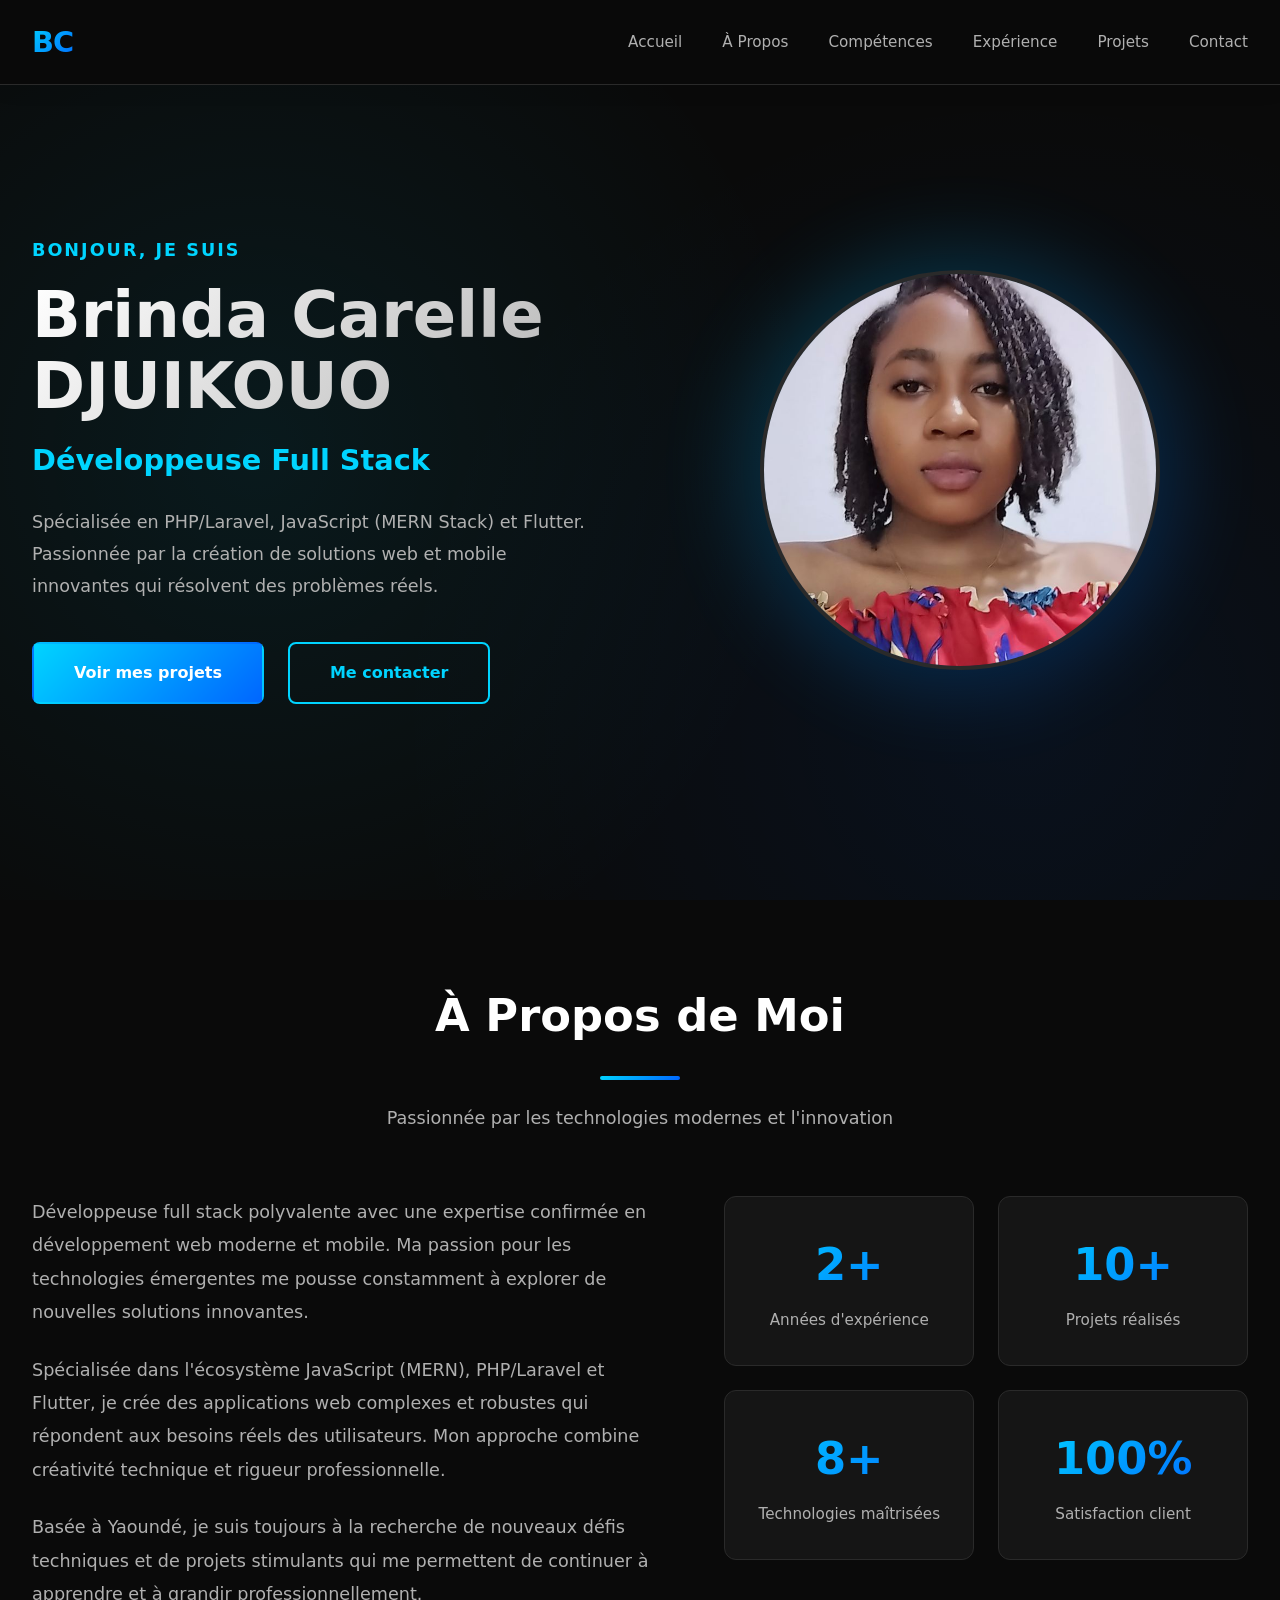
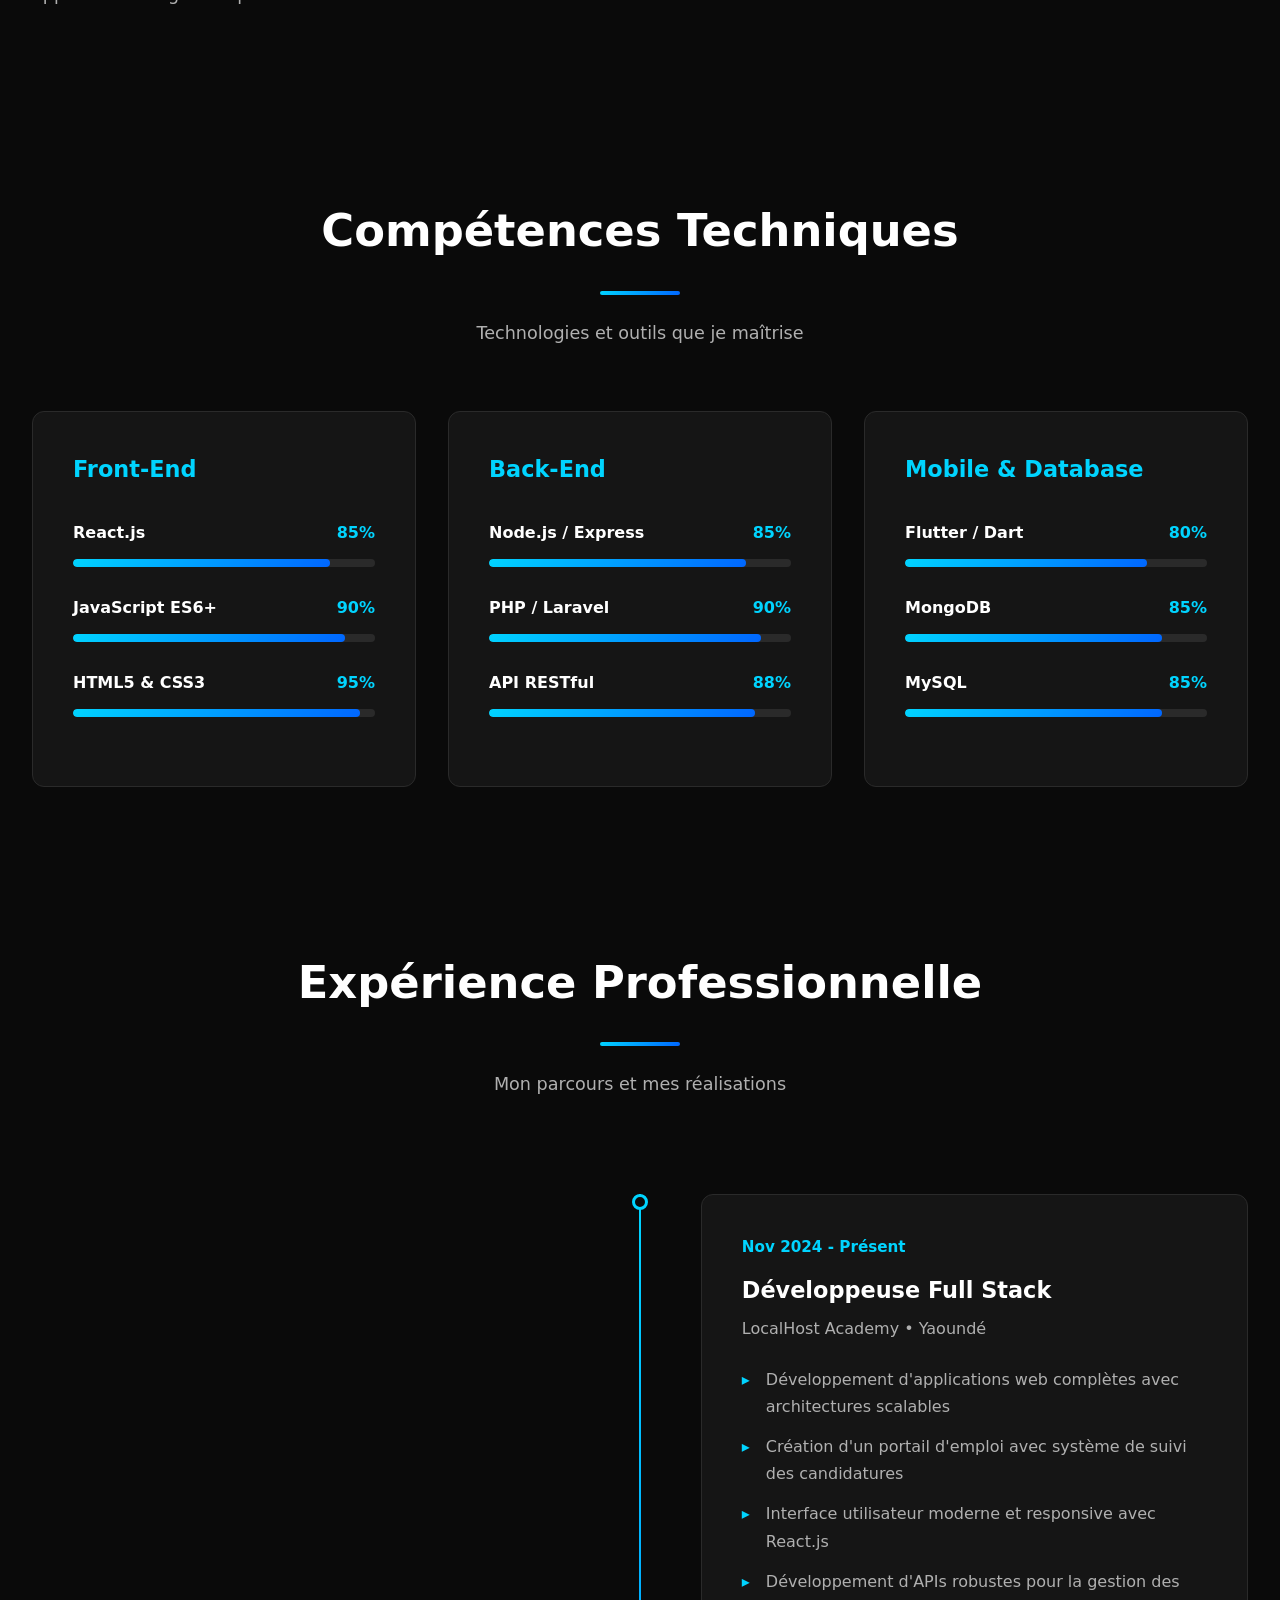
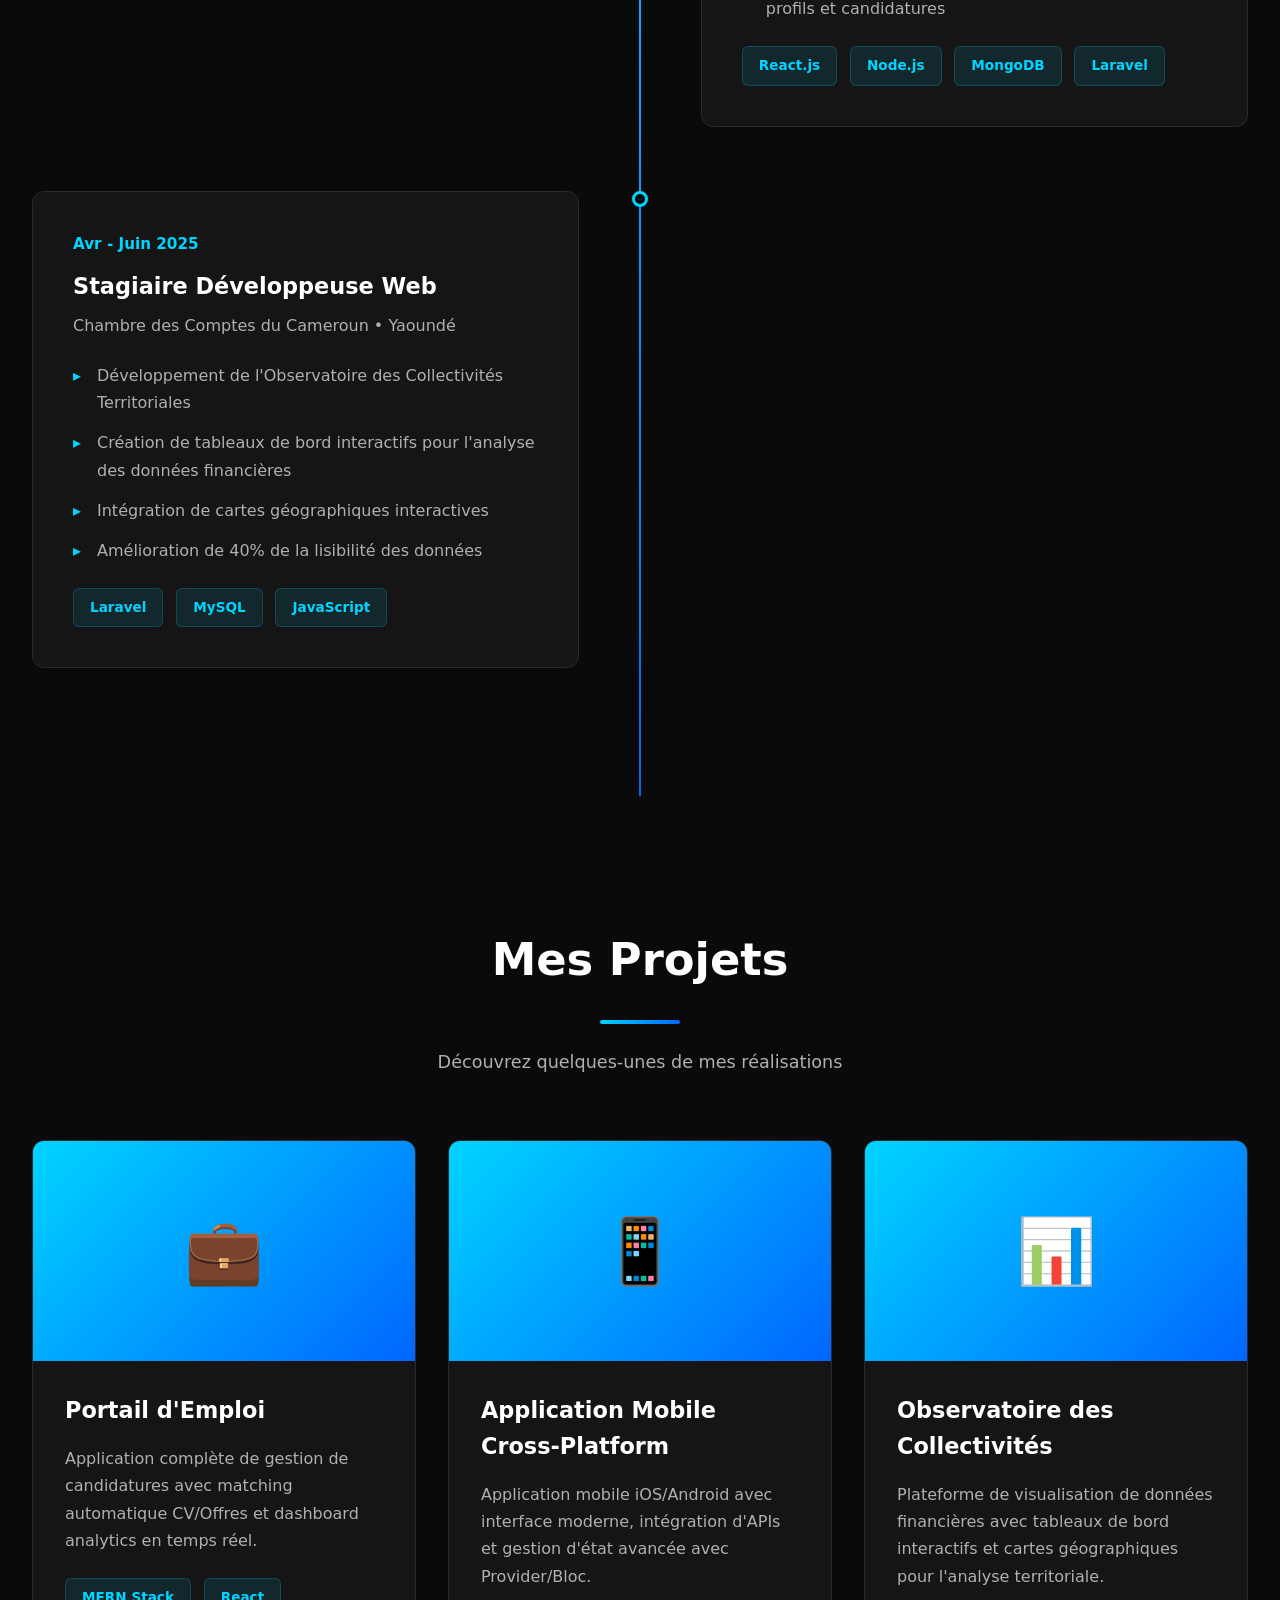
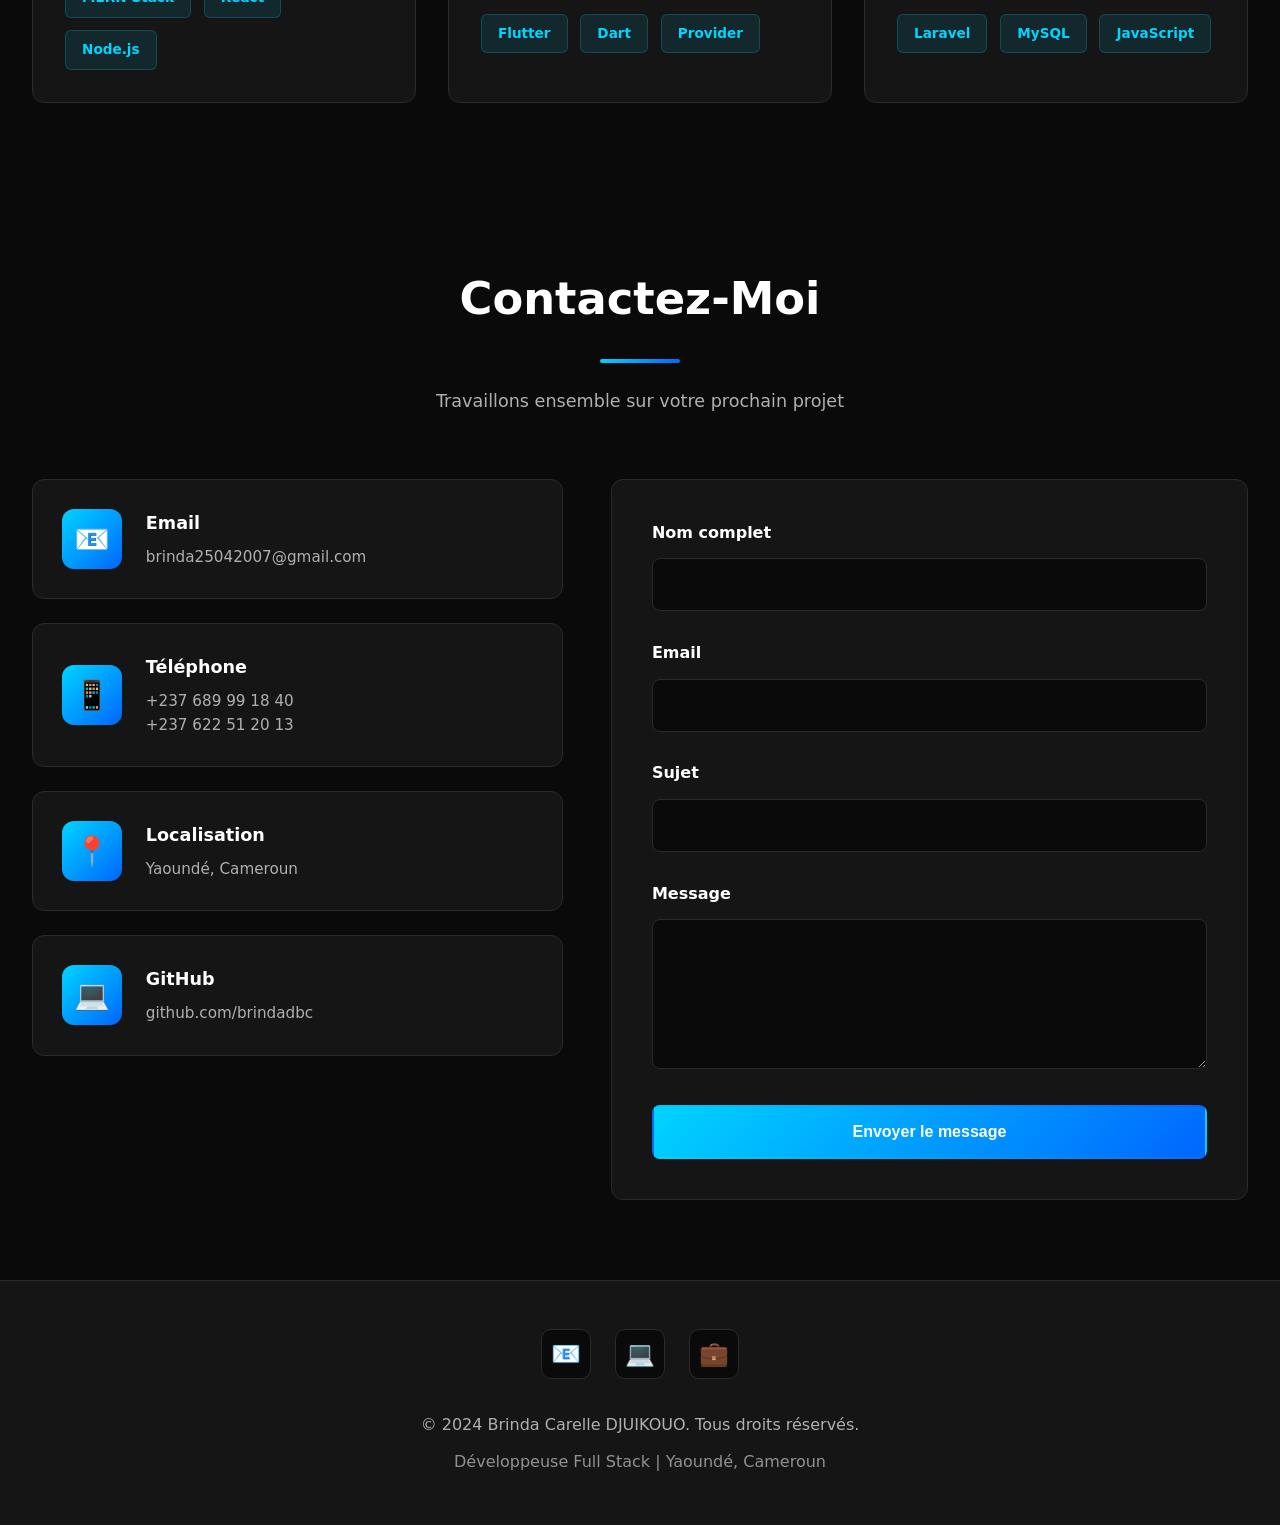
==== index.html @ d1fef796 "mise a jour" ====
<!DOCTYPE html>
<html lang="fr">
<head>
    <meta charset="UTF-8">
    <meta name="viewport" content="width=device-width, initial-scale=1.0">
    <title>Brinda Carelle DJUIKOUO - Portfolio</title>
      <style>
        * {
            margin: 0;
            padding: 0;
            box-sizing: border-box;
        }

        :root {
            --primary: #00d4ff;
            --secondary: #0066ff;
            --accent: #ff3366;
            --dark-bg: #0a0a0a;
            --card-bg: #151515;
            --border-color: #2a2a2a;
            --text-primary: #ffffff;
            --text-secondary: #b0b0b0;
            --gradient: linear-gradient(135deg, #00d4ff, #0066ff);
        }

        body {
            font-family: 'Segoe UI', system-ui, -apple-system, sans-serif;
            line-height: 1.6;
            color: var(--text-primary);
            background: var(--dark-bg);
            overflow-x: hidden;
        }

        /* Navigation */
        nav {
            position: fixed;
            width: 100%;
            top: 0;
            z-index: 1000;
            background: rgba(10, 10, 10, 0.95);
            backdrop-filter: blur(20px);
            border-bottom: 1px solid var(--border-color);
            transition: all 0.3s ease;
        }

        .nav-content {
            max-width: 1400px;
            margin: 0 auto;
            display: flex;
            justify-content: space-between;
            align-items: center;
            padding: 1.2rem 2rem;
        }

        .logo {
            font-size: 1.8rem;
            font-weight: 700;
            background: var(--gradient);
            -webkit-background-clip: text;
            -webkit-text-fill-color: transparent;
            background-clip: text;
            letter-spacing: -1px;
        }

        .nav-links {
            display: flex;
            gap: 2.5rem;
            list-style: none;
        }

        .nav-links a {
            text-decoration: none;
            color: var(--text-secondary);
            font-weight: 500;
            font-size: 0.95rem;
            transition: color 0.3s;
            position: relative;
        }

        .nav-links a:hover {
            color: var(--primary);
        }

        .nav-links a::after {
            content: '';
            position: absolute;
            bottom: -5px;
            left: 0;
            width: 0;
            height: 2px;
            background: var(--gradient);
            transition: width 0.3s;
        }

        .nav-links a:hover::after {
            width: 100%;
        }

        .menu-toggle {
            display: none;
            flex-direction: column;
            cursor: pointer;
            gap: 4px;
        }

        .menu-toggle span {
            width: 28px;
            height: 2px;
            background: var(--primary);
            transition: 0.3s;
            border-radius: 2px;
        }

        /* Hero Section */
        .hero {
            min-height: 100vh;
            display: flex;
            align-items: center;
            justify-content: center;
            position: relative;
            overflow: hidden;
            padding: 120px 2rem 80px;
        }

        .hero-bg {
            position: absolute;
            inset: 0;
            background: 
                radial-gradient(circle at 20% 50%, rgba(0, 212, 255, 0.08) 0%, transparent 50%),
                radial-gradient(circle at 80% 80%, rgba(0, 102, 255, 0.08) 0%, transparent 50%);
        }

        .hero-content {
            max-width: 1400px;
            width: 100%;
            display: grid;
            grid-template-columns: 1fr 1fr;
            gap: 4rem;
            align-items: center;
            position: relative;
            z-index: 1;
        }

        .hero-text {
            animation: fadeInLeft 0.8s ease-out;
        }

        .hero-greeting {
            color: var(--primary);
            font-size: 1.1rem;
            font-weight: 600;
            margin-bottom: 1rem;
            letter-spacing: 2px;
            text-transform: uppercase;
        }

        .hero h1 {
            font-size: 4rem;
            margin-bottom: 1rem;
            line-height: 1.1;
            font-weight: 700;
            background: linear-gradient(135deg, var(--text-primary), var(--text-secondary));
            -webkit-background-clip: text;
            -webkit-text-fill-color: transparent;
            background-clip: text;
        }

        .hero .subtitle {
            font-size: 1.8rem;
            color: var(--primary);
            margin-bottom: 1.5rem;
            font-weight: 600;
        }

        .hero .tagline {
            font-size: 1.1rem;
            color: var(--text-secondary);
            margin-bottom: 2.5rem;
            line-height: 1.8;
        }

        .hero-image-container {
            display: flex;
            justify-content: center;
            animation: fadeInRight 0.8s ease-out;
        }

        .hero-image-wrapper {
            position: relative;
            width: 400px;
            height: 400px;
        }

        .hero-image-wrapper::before {
            content: '';
            position: absolute;
            inset: -20px;
            background: var(--gradient);
            border-radius: 50%;
            opacity: 0.2;
            filter: blur(40px);
            animation: pulse 3s ease-in-out infinite;
        }

        .hero-image {
            width: 100%;
            height: 100%;
            border-radius: 50%;
            object-fit: cover;
            border: 4px solid var(--border-color);
            background: var(--card-bg);
            position: relative;
            z-index: 1;
        }

        @keyframes pulse {
            0%, 100% { transform: scale(1); opacity: 0.2; }
            50% { transform: scale(1.05); opacity: 0.3; }
        }

        @keyframes fadeInLeft {
            from { opacity: 0; transform: translateX(-50px); }
            to { opacity: 1; transform: translateX(0); }
        }

        @keyframes fadeInRight {
            from { opacity: 0; transform: translateX(50px); }
            to { opacity: 1; transform: translateX(0); }
        }

        .cta-buttons {
            display: flex;
            gap: 1.5rem;
        }

        .btn {
            padding: 1rem 2.5rem;
            border-radius: 8px;
            text-decoration: none;
            font-weight: 600;
            transition: all 0.3s;
            border: 2px solid transparent;
            cursor: pointer;
            font-size: 1rem;
        }

        .btn-primary {
            background: var(--gradient);
            color: white;
        }

        .btn-primary:hover {
            transform: translateY(-3px);
            box-shadow: 0 10px 30px rgba(0, 212, 255, 0.3);
        }

        .btn-secondary {
            border: 2px solid var(--primary);
            color: var(--primary);
        }

        .btn-secondary:hover {
            background: var(--primary);
            color: var(--dark-bg);
        }

        /* Sections */
        section {
            padding: 5rem 2rem;
            max-width: 1400px;
            margin: 0 auto;
        }

        .section-title {
            text-align: center;
            font-size: 2.8rem;
            margin-bottom: 1rem;
            font-weight: 700;
        }

        .section-title::after {
            content: '';
            display: block;
            width: 80px;
            height: 4px;
            background: var(--gradient);
            margin: 1.5rem auto;
            border-radius: 2px;
        }

        .section-subtitle {
            text-align: center;
            color: var(--text-secondary);
            margin-bottom: 4rem;
            font-size: 1.1rem;
        }

        /* About Section */
        .about-content {
            display: grid;
            grid-template-columns: 1.2fr 1fr;
            gap: 4rem;
            align-items: start;
        }

        .about-text {
            font-size: 1.1rem;
            line-height: 1.9;
            color: var(--text-secondary);
        }

        .about-text p {
            margin-bottom: 1.5rem;
        }

        .about-stats {
            display: grid;
            grid-template-columns: repeat(2, 1fr);
            gap: 1.5rem;
        }

        .stat-card {
            background: var(--card-bg);
            padding: 2rem;
            border-radius: 12px;
            text-align: center;
            border: 1px solid var(--border-color);
            transition: all 0.3s;
        }

        .stat-card:hover {
            transform: translateY(-8px);
            border-color: var(--primary);
            box-shadow: 0 10px 30px rgba(0, 212, 255, 0.1);
        }

        .stat-number {
            font-size: 2.8rem;
            font-weight: 700;
            background: var(--gradient);
            -webkit-background-clip: text;
            -webkit-text-fill-color: transparent;
            background-clip: text;
            margin-bottom: 0.5rem;
        }

        .stat-label {
            color: var(--text-secondary);
            font-size: 0.95rem;
        }

        /* Skills Section */
        .skills-grid {
            display: grid;
            grid-template-columns: repeat(auto-fit, minmax(320px, 1fr));
            gap: 2rem;
        }

        .skill-category {
            background: var(--card-bg);
            padding: 2.5rem;
            border-radius: 12px;
            border: 1px solid var(--border-color);
            transition: all 0.3s;
        }

        .skill-category:hover {
            border-color: var(--primary);
            transform: translateY(-5px);
        }

        .skill-category h3 {
            color: var(--primary);
            margin-bottom: 2rem;
            font-size: 1.4rem;
            font-weight: 600;
        }

        .skill-item {
            margin-bottom: 1.8rem;
        }

        .skill-header {
            display: flex;
            justify-content: space-between;
            margin-bottom: 0.8rem;
        }

        .skill-name {
            font-weight: 600;
            color: var(--text-primary);
        }

        .skill-level {
            color: var(--primary);
            font-weight: 600;
        }

        .skill-bar {
            height: 8px;
            background: var(--border-color);
            border-radius: 10px;
            overflow: hidden;
        }

        .skill-progress {
            height: 100%;
            background: var(--gradient);
            border-radius: 10px;
            transition: width 1.5s ease-out;
        }

        /* Experience Section */
        .timeline {
            position: relative;
            padding: 2rem 0;
        }

        .timeline::before {
            content: '';
            position: absolute;
            left: 50%;
            transform: translateX(-50%);
            width: 2px;
            height: 100%;
            background: var(--gradient);
        }

        .timeline-item {
            display: flex;
            margin-bottom: 4rem;
            position: relative;
        }

        .timeline-item:nth-child(odd) {
            flex-direction: row-reverse;
        }

        .timeline-content {
            width: 45%;
            background: var(--card-bg);
            padding: 2.5rem;
            border-radius: 12px;
            border: 1px solid var(--border-color);
            transition: all 0.3s;
        }

        .timeline-content:hover {
            transform: scale(1.02);
            border-color: var(--primary);
        }

        .timeline-dot {
            position: absolute;
            left: 50%;
            transform: translateX(-50%);
            width: 16px;
            height: 16px;
            background: var(--dark-bg);
            border: 3px solid var(--primary);
            border-radius: 50%;
            z-index: 1;
        }

        .timeline-date {
            color: var(--primary);
            font-weight: 600;
            margin-bottom: 0.8rem;
            font-size: 0.95rem;
        }

        .timeline-title {
            font-size: 1.4rem;
            font-weight: 700;
            margin-bottom: 0.5rem;
        }

        .timeline-company {
            color: var(--text-secondary);
            font-weight: 500;
            margin-bottom: 1.5rem;
        }

        .timeline-description ul {
            list-style: none;
            padding: 0;
        }

        .timeline-description li {
            padding-left: 1.5rem;
            position: relative;
            margin-bottom: 0.8rem;
            color: var(--text-secondary);
            line-height: 1.7;
        }

        .timeline-description li::before {
            content: '▸';
            position: absolute;
            left: 0;
            color: var(--primary);
        }

        .tech-tags {
            display: flex;
            flex-wrap: wrap;
            gap: 0.8rem;
            margin-top: 1.5rem;
        }

        .tech-tag {
            background: rgba(0, 212, 255, 0.1);
            color: var(--primary);
            padding: 0.5rem 1rem;
            border-radius: 6px;
            font-size: 0.85rem;
            font-weight: 600;
            border: 1px solid rgba(0, 212, 255, 0.2);
        }

        /* Projects Section */
        .projects-grid {
            display: grid;
            grid-template-columns: repeat(auto-fit, minmax(350px, 1fr));
            gap: 2rem;
        }

        .project-card {
            background: var(--card-bg);
            border-radius: 12px;
            overflow: hidden;
            border: 1px solid var(--border-color);
            transition: all 0.3s;
        }

        .project-card:hover {
            transform: translateY(-10px);
            border-color: var(--primary);
            box-shadow: 0 15px 40px rgba(0, 212, 255, 0.15);
        }

        .project-image {
            height: 220px;
            background: var(--gradient);
            display: flex;
            align-items: center;
            justify-content: center;
            font-size: 4rem;
        }

        .project-content {
            padding: 2rem;
        }

        .project-title {
            font-size: 1.4rem;
            font-weight: 700;
            margin-bottom: 1rem;
        }

        .project-description {
            color: var(--text-secondary);
            margin-bottom: 1.5rem;
            line-height: 1.7;
        }

        /* Contact Section */
        .contact-content {
            display: grid;
            grid-template-columns: 1fr 1.2fr;
            gap: 3rem;
            align-items: start;
        }

        .contact-info {
            display: flex;
            flex-direction: column;
            gap: 1.5rem;
        }

        .contact-item {
            display: flex;
            align-items: center;
            gap: 1.5rem;
            padding: 1.8rem;
            background: var(--card-bg);
            border-radius: 12px;
            border: 1px solid var(--border-color);
            transition: all 0.3s;
        }

        .contact-item:hover {
            transform: translateX(10px);
            border-color: var(--primary);
        }

        .contact-icon {
            width: 60px;
            height: 60px;
            background: var(--gradient);
            border-radius: 12px;
            display: flex;
            align-items: center;
            justify-content: center;
            font-size: 1.8rem;
            flex-shrink: 0;
        }

        .contact-details h3 {
            font-size: 1.1rem;
            margin-bottom: 0.5rem;
            font-weight: 600;
        }

        .contact-details p {
            color: var(--text-secondary);
            font-size: 0.95rem;
        }

        .contact-form {
            background: var(--card-bg);
            padding: 2.5rem;
            border-radius: 12px;
            border: 1px solid var(--border-color);
        }

        .form-group {
            margin-bottom: 1.8rem;
        }

        .form-group label {
            display: block;
            margin-bottom: 0.8rem;
            font-weight: 600;
            color: var(--text-primary);
        }

        .form-group input,
        .form-group textarea {
            width: 100%;
            padding: 1rem 1.2rem;
            border: 1px solid var(--border-color);
            border-radius: 8px;
            font-family: inherit;
            background: var(--dark-bg);
            color: var(--text-primary);
            font-size: 1rem;
            transition: all 0.3s;
        }

        .form-group input:focus,
        .form-group textarea:focus {
            outline: none;
            border-color: var(--primary);
            box-shadow: 0 0 0 3px rgba(0, 212, 255, 0.1);
        }

        .form-group textarea {
            resize: vertical;
            min-height: 150px;
        }

        /* Footer */
        footer {
            background: var(--card-bg);
            border-top: 1px solid var(--border-color);
            text-align: center;
            padding: 3rem 2rem;
        }

        .social-links {
            display: flex;
            justify-content: center;
            gap: 1.5rem;
            margin-bottom: 2rem;
        }

        .social-link {
            width: 50px;
            height: 50px;
            background: var(--dark-bg);
            border: 1px solid var(--border-color);
            border-radius: 10px;
            display: flex;
            align-items: center;
            justify-content: center;
            color: var(--text-primary);
            text-decoration: none;
            font-size: 1.5rem;
            transition: all 0.3s;
        }

        .social-link:hover {
            background: var(--gradient);
            border-color: transparent;
            transform: translateY(-5px);
        }

        footer p {
            color: var(--text-secondary);
            line-height: 1.8;
        }

        /* Responsive Design */
        @media (max-width: 1024px) {
            .hero-content {
                grid-template-columns: 1fr;
                text-align: center;
            }

            .hero-image-wrapper {
                width: 320px;
                height: 320px;
            }

            .hero h1 {
                font-size: 3rem;
            }

            .about-content,
            .contact-content {
                grid-template-columns: 1fr;
            }
        }

        @media (max-width: 768px) {
            .menu-toggle {
                display: flex;
            }

            .nav-links {
                position: absolute;
                top: 100%;
                left: 0;
                width: 100%;
                background: var(--card-bg);
                flex-direction: column;
                padding: 2rem;
                gap: 1.5rem;
                transform: translateY(-100%);
                opacity: 0;
                pointer-events: none;
                transition: all 0.3s;
                border-bottom: 1px solid var(--border-color);
            }

            .nav-links.active {
                transform: translateY(0);
                opacity: 1;
                pointer-events: all;
            }

            .hero {
                padding: 100px 1.5rem 60px;
            }

            .hero h1 {
                font-size: 2.5rem;
            }

            .hero .subtitle {
                font-size: 1.4rem;
            }

            .hero-image-wrapper {
                width: 280px;
                height: 280px;
            }

            .cta-buttons {
                flex-direction: column;
                width: 100%;
            }

            .btn {
                width: 100%;
                text-align: center;
            }

            section {
                padding: 3rem 1.5rem;
            }

            .section-title {
                font-size: 2rem;
            }

            .about-stats {
                grid-template-columns: 1fr;
            }

            .timeline::before {
                left: 20px;
            }

            .timeline-item {
                flex-direction: column !important;
                padding-left: 50px;
            }

            .timeline-content {
                width: 100%;
            }

            .timeline-dot {
                left: 20px;
            }

            .projects-grid,
            .skills-grid {
                grid-template-columns: 1fr;
            }
        }

        @media (max-width: 480px) {
            .nav-content {
                padding: 1rem 1.5rem;
            }

            .hero h1 {
                font-size: 2rem;
            }

            .hero .subtitle {
                font-size: 1.2rem;
            }

            .hero-image-wrapper {
                width: 240px;
                height: 240px;
            }

            .stat-number {
                font-size: 2.2rem;
            }
        }
    </style>
</head>
<body>
    <!-- Navigation -->
      <nav>
        <div class="nav-content">
            <div class="logo">BC</div>
            <div class="menu-toggle" onclick="toggleMenu()">
                <span></span>
                <span></span>
                <span></span>
            </div>
            <ul class="nav-links" id="navLinks">
                <li><a href="#accueil">Accueil</a></li>
                <li><a href="#apropos">À Propos</a></li>
                <li><a href="#competences">Compétences</a></li>
                <li><a href="#experience">Expérience</a></li>
                <li><a href="#projets">Projets</a></li>
                <li><a href="#contact">Contact</a></li>
            </ul>
        </div>
    </nav>

    <section id="accueil" class="hero">
        <div class="hero-bg"></div>
        <div class="hero-content">
            <div class="hero-text">
                <div class="hero-greeting">Bonjour, je suis</div>
                <h1>Brinda Carelle<br>DJUIKOUO</h1>
                <p class="subtitle">Développeuse Full Stack</p>
                <p class="tagline">Spécialisée en PHP/Laravel, JavaScript (MERN Stack) et Flutter. Passionnée par la création de solutions web et mobile innovantes qui résolvent des problèmes réels.</p>
                <div class="cta-buttons">
                    <a href="#projets" class="btn btn-primary">Voir mes projets</a>
                    <a href="#contact" class="btn btn-secondary">Me contacter</a>
                </div>
            </div>
            <div class="hero-image-container">
                <div class="hero-image-wrapper">
                    <img src="brin.jpg" alt="Brinda Carelle DJUIKOUO" class="hero-image">
                </div>
            </div>
        </div>
    </section>

    <!-- About Section -->
    <section id="apropos">
        <h2 class="section-title">À Propos de Moi</h2>
        <p class="section-subtitle">Passionnée par les technologies modernes et l'innovation</p>
        <div class="about-content">
            <div class="about-text">
                <p>
                    Développeuse full stack polyvalente avec une expertise confirmée en développement web moderne et mobile. Ma passion pour les technologies émergentes me pousse constamment à explorer de nouvelles solutions innovantes.
                </p>
                <p>
                    Spécialisée dans l'écosystème JavaScript (MERN), PHP/Laravel et Flutter, je crée des applications web complexes et robustes qui répondent aux besoins réels des utilisateurs. Mon approche combine créativité technique et rigueur professionnelle.
                </p>
                <p>
                    Basée à Yaoundé, je suis toujours à la recherche de nouveaux défis techniques et de projets stimulants qui me permettent de continuer à apprendre et à grandir professionnellement.
                </p>
            </div>
            <div class="about-stats">
                <div class="stat-card">
                    <div class="stat-number">2+</div>
                    <div class="stat-label">Années d'expérience</div>
                </div>
                <div class="stat-card">
                    <div class="stat-number">10+</div>
                    <div class="stat-label">Projets réalisés</div>
                </div>
                <div class="stat-card">
                    <div class="stat-number">8+</div>
                    <div class="stat-label">Technologies maîtrisées</div>
                </div>
                <div class="stat-card">
                    <div class="stat-number">100%</div>
                    <div class="stat-label">Satisfaction client</div>
                </div>
            </div>
        </div>
    </section>

    <!-- Skills Section -->
    <section id="competences">
        <h2 class="section-title">Compétences Techniques</h2>
        <p class="section-subtitle">Technologies et outils que je maîtrise</p>
        <div class="skills-grid">
            <div class="skill-category">
                <h3>Front-End</h3>
                <div class="skill-item">
                    <div class="skill-header">
                        <span class="skill-name">React.js</span>
                        <span class="skill-level">85%</span>
                    </div>
                    <div class="skill-bar">
                        <div class="skill-progress" style="width: 85%"></div>
                    </div>
                </div>
                <div class="skill-item">
                    <div class="skill-header">
                        <span class="skill-name">JavaScript ES6+</span>
                        <span class="skill-level">90%</span>
                    </div>
                    <div class="skill-bar">
                        <div class="skill-progress" style="width: 90%"></div>
                    </div>
                </div>
                <div class="skill-item">
                    <div class="skill-header">
                        <span class="skill-name">HTML5 & CSS3</span>
                        <span class="skill-level">95%</span>
                    </div>
                    <div class="skill-bar">
                        <div class="skill-progress" style="width: 95%"></div>
                    </div>
                </div>
            </div>

            <div class="skill-category">
                <h3>Back-End</h3>
                <div class="skill-item">
                    <div class="skill-header">
                        <span class="skill-name">Node.js / Express</span>
                        <span class="skill-level">85%</span>
                    </div>
                    <div class="skill-bar">
                        <div class="skill-progress" style="width: 85%"></div>
                    </div>
                </div>
                <div class="skill-item">
                    <div class="skill-header">
                        <span class="skill-name">PHP / Laravel</span>
                        <span class="skill-level">90%</span>
                    </div>
                    <div class="skill-bar">
                        <div class="skill-progress" style="width: 90%"></div>
                    </div>
                </div>
                <div class="skill-item">
                    <div class="skill-header">
                        <span class="skill-name">API RESTful</span>
                        <span class="skill-level">88%</span>
                    </div>
                    <div class="skill-bar">
                        <div class="skill-progress" style="width: 88%"></div>
                    </div>
                </div>
            </div>

            <div class="skill-category">
                <h3>Mobile & Database</h3>
                <div class="skill-item">
                    <div class="skill-header">
                        <span class="skill-name">Flutter / Dart</span>
                        <span class="skill-level">80%</span>
                    </div>
                    <div class="skill-bar">
                        <div class="skill-progress" style="width: 80%"></div>
                    </div>
                </div>
                <div class="skill-item">
                    <div class="skill-header">
                        <span class="skill-name">MongoDB</span>
                        <span class="skill-level">85%</span>
                    </div>
                    <div class="skill-bar">
                        <div class="skill-progress" style="width: 85%"></div>
                    </div>
                </div>
                <div class="skill-item">
                    <div class="skill-header">
                        <span class="skill-name">MySQL</span>
                        <span class="skill-level">85%</span>
                    </div>
                    <div class="skill-bar">
                        <div class="skill-progress" style="width: 85%"></div>
                    </div>
                </div>
            </div>
        </div>
    </section>

    <!-- Experience Section -->
    <section id="experience">
        <h2 class="section-title">Expérience Professionnelle</h2>
        <p class="section-subtitle">Mon parcours et mes réalisations</p>
        <div class="timeline">
            <div class="timeline-item">
                <div class="timeline-dot"></div>
                <div class="timeline-content">
                    <div class="timeline-date">Nov 2024 - Présent</div>
                    <div class="timeline-title">Développeuse Full Stack</div>
                    <div class="timeline-company">LocalHost Academy • Yaoundé</div>
                    <div class="timeline-description">
                        <ul>
                            <li>Développement d'applications web complètes avec architectures scalables</li>
                            <li>Création d'un portail d'emploi avec système de suivi des candidatures</li>
                            <li>Interface utilisateur moderne et responsive avec React.js</li>
                            <li>Développement d'APIs robustes pour la gestion des profils et candidatures</li>
                        </ul>
                    </div>
                    <div class="tech-tags">
                        <span class="tech-tag">React.js</span>
                        <span class="tech-tag">Node.js</span>
                        <span class="tech-tag">MongoDB</span>
                        <span class="tech-tag">Laravel</span>
                    </div>
                </div>
            </div>

            <div class="timeline-item">
                <div class="timeline-dot"></div>
                <div class="timeline-content">
                    <div class="timeline-date">Avr - Juin 2025</div>
                    <div class="timeline-title">Stagiaire Développeuse Web</div>
                    <div class="timeline-company">Chambre des Comptes du Cameroun • Yaoundé</div>
                    <div class="timeline-description">
                        <ul>
                            <li>Développement de l'Observatoire des Collectivités Territoriales</li>
                            <li>Création de tableaux de bord interactifs pour l'analyse des données financières</li>
                            <li>Intégration de cartes géographiques interactives</li>
                            <li>Amélioration de 40% de la lisibilité des données</li>
                        </ul>
                    </div>
                    <div class="tech-tags">
                        <span class="tech-tag">Laravel</span>
                        <span class="tech-tag">MySQL</span>
                        <span class="tech-tag">JavaScript</span>
                    </div>
                </div>
            </div>
        </div>
    </section>

    <!-- Projects Section -->
    <section id="projets">
        <h2 class="section-title">Mes Projets</h2>
        <p class="section-subtitle">Découvrez quelques-unes de mes réalisations</p>
        <div class="projects-grid">
            <div class="project-card">
                <div class="project-image">💼</div>
                <div class="project-content">
                    <h3 class="project-title">Portail d'Emploi</h3>
                    <p class="project-description">
                        Application complète de gestion de candidatures avec matching automatique CV/Offres et dashboard analytics en temps réel.
                    </p>
                    <div class="tech-tags">
                        <span class="tech-tag">MERN Stack</span>
                        <span class="tech-tag">React</span>
                        <span class="tech-tag">Node.js</span>
                    </div>
                </div>
            </div>

                            <div class="project-card">
                <div class="project-image">📱</div>
                <div class="project-content">
                    <h3 class="project-title">Application Mobile Cross-Platform</h3>
                    <p class="project-description">
                        Application mobile iOS/Android avec interface moderne, intégration d'APIs et gestion d'état avancée avec Provider/Bloc.
                    </p>
                    <div class="tech-tags">
                        <span class="tech-tag">Flutter</span>
                        <span class="tech-tag">Dart</span>
                        <span class="tech-tag">Provider</span>
                    </div>
                </div>
            </div>

            <div class="project-card">
                <div class="project-image">📊</div>
                <div class="project-content">
                    <h3 class="project-title">Observatoire des Collectivités</h3>
                    <p class="project-description">
                        Plateforme de visualisation de données financières avec tableaux de bord interactifs et cartes géographiques pour l'analyse territoriale.
                    </p>
                    <div class="tech-tags">
                        <span class="tech-tag">Laravel</span>
                        <span class="tech-tag">MySQL</span>
                        <span class="tech-tag">JavaScript</span>
                    </div>
                </div>
            </div>
        </div>
    </section>

    <!-- Contact Section -->
    <section id="contact" class="contact">
        <h2 class="section-title">Contactez-Moi</h2>
        <p class="section-subtitle">Travaillons ensemble sur votre prochain projet</p>
        <div class="contact-content">
            <div class="contact-info">
                <div class="contact-item">
                    <div class="contact-icon">📧</div>
                    <div class="contact-details">
                        <h3>Email</h3>
                        <p>brinda25042007@gmail.com</p>
                    </div>
                </div>
                <div class="contact-item">
                    <div class="contact-icon">📱</div>
                    <div class="contact-details">
                        <h3>Téléphone</h3>
                        <p>+237 689 99 18 40</p>
                        <p>+237 622 51 20 13</p>
                    </div>
                </div>
                <div class="contact-item">
                    <div class="contact-icon">📍</div>
                    <div class="contact-details">
                        <h3>Localisation</h3>
                        <p>Yaoundé, Cameroun</p>
                    </div>
                </div>
                <div class="contact-item">
                    <div class="contact-icon">💻</div>
                    <div class="contact-details">
                        <h3>GitHub</h3>
                        <p>github.com/brindadbc</p>
                    </div>
                </div>
            </div>

            <form class="contact-form" onsubmit="handleSubmit(event)">
                <div class="form-group">
                    <label for="name">Nom complet</label>
                    <input type="text" id="name" name="name" required>
                </div>
                <div class="form-group">
                    <label for="email">Email</label>
                    <input type="email" id="email" name="email" required>
                </div>
                <div class="form-group">
                    <label for="subject">Sujet</label>
                    <input type="text" id="subject" name="subject" required>
                </div>
                <div class="form-group">
                    <label for="message">Message</label>
                    <textarea id="message" name="message" required></textarea>
                </div>
                <button type="submit" class="btn btn-primary" style="width: 100%;">Envoyer le message</button>
            </form>
        </div>
    </section>

    <!-- Footer -->
    <footer>
        <div class="social-links">
            <a href="#" class="social-link">📧</a>
            <a href="https://github.com/brindadbc" target="_blank" class="social-link">💻</a>
            <a href="#" class="social-link">💼</a>
        </div>
        <p>&copy; 2024 Brinda Carelle DJUIKOUO. Tous droits réservés.</p>
        <p style="margin-top: 0.5rem; opacity: 0.8;">Développeuse Full Stack | Yaoundé, Cameroun</p>
    </footer>

    <script>
        function toggleMenu() {
            const navLinks = document.getElementById('navLinks');
            navLinks.classList.toggle('active');
        }

        document.querySelectorAll('a[href^="#"]').forEach(anchor => {
            anchor.addEventListener('click', function (e) {
                e.preventDefault();
                const target = document.querySelector(this.getAttribute('href'));
                if (target) {
                    target.scrollIntoView({
                        behavior: 'smooth',
                        block: 'start'
                    });
                    document.getElementById('navLinks').classList.remove('active');
                }
            });
        });

        const observerOptions = {
            threshold: 0.1,
            rootMargin: '0px 0px -100px 0px'
        };

        const observer = new IntersectionObserver((entries) => {
            entries.forEach(entry => {
                if (entry.isIntersecting) {
                    entry.target.style.opacity = '1';
                    entry.target.style.transform = 'translateY(0)';
                }
            });
        }, observerOptions);

        document.querySelectorAll('.skill-category, .project-card, .timeline-item, .stat-card').forEach(el => {
            el.style.opacity = '0';
            el.style.transform = 'translateY(30px)';
            el.style.transition = 'all 0.6s ease-out';
            observer.observe(el);
        });

        const skillObserver = new IntersectionObserver((entries) => {
            entries.forEach(entry => {
                if (entry.isIntersecting) {
                    const progress = entry.target.querySelector('.skill-progress');
                    if (progress) {
                        const width = progress.style.width;
                        progress.style.width = '0%';
                        setTimeout(() => {
                            progress.style.width = width;
                        }, 100);
                    }
                }
            });
        }, { threshold: 0.5 });

        document.querySelectorAll('.skill-item').forEach(skill => {
            skillObserver.observe(skill);
        });

        let lastScroll = 0;
        const nav = document.querySelector('nav');

        window.addEventListener('scroll', () => {
            const currentScroll = window.pageYOffset;
            
            if (currentScroll <= 0) {
                nav.style.boxShadow = '0 2px 20px rgba(0,0,0,0.1)';
            } else {
                nav.style.boxShadow = '0 2px 30px rgba(0,0,0,0.15)';
            }
            
            lastScroll = currentScroll;
        });

        function handleSubmit(event) {
            event.preventDefault();
            
            const formData = {
                name: document.getElementById('name').value,
                email: document.getElementById('email').value,
                subject: document.getElementById('subject').value,
                message: document.getElementById('message').value
            };
            
            alert('Merci pour votre message ! Je vous répondrai dans les plus brefs délais.');
            event.target.reset();
        }
    </script>
</body>
</html>
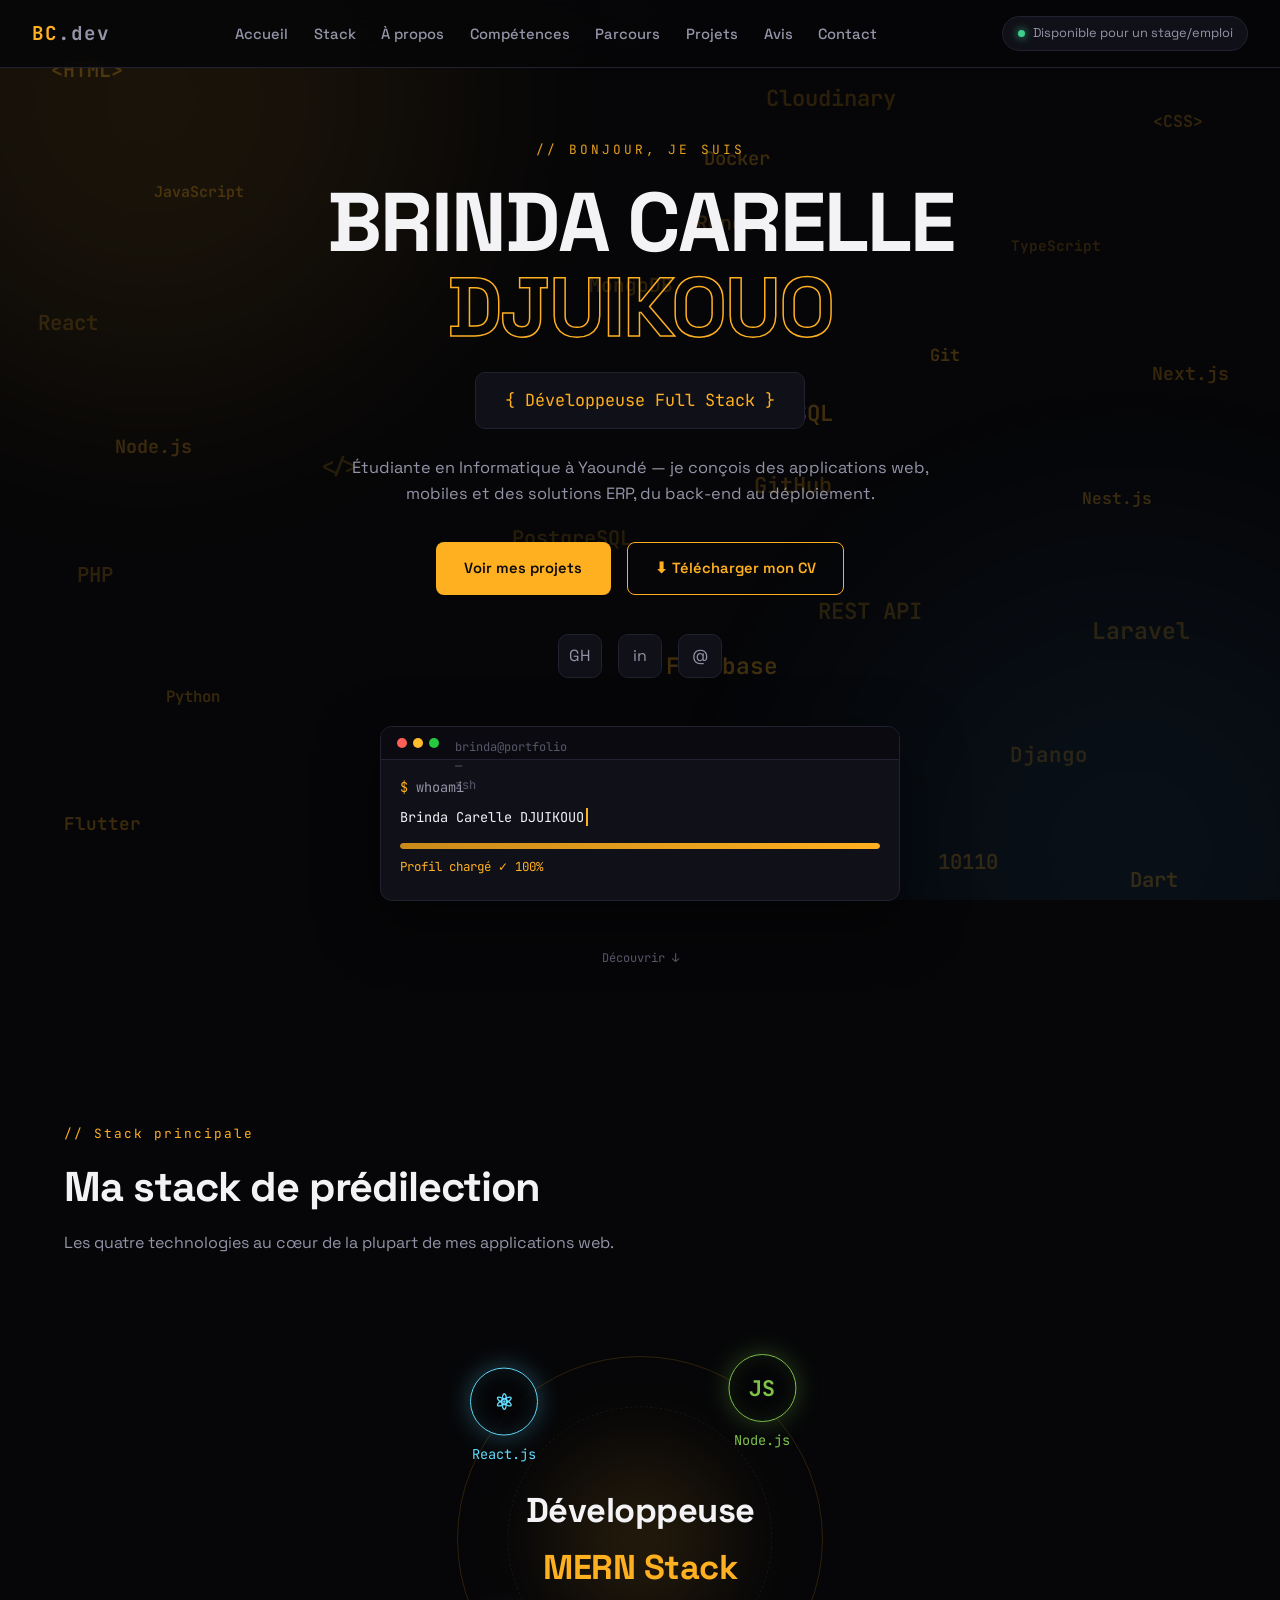
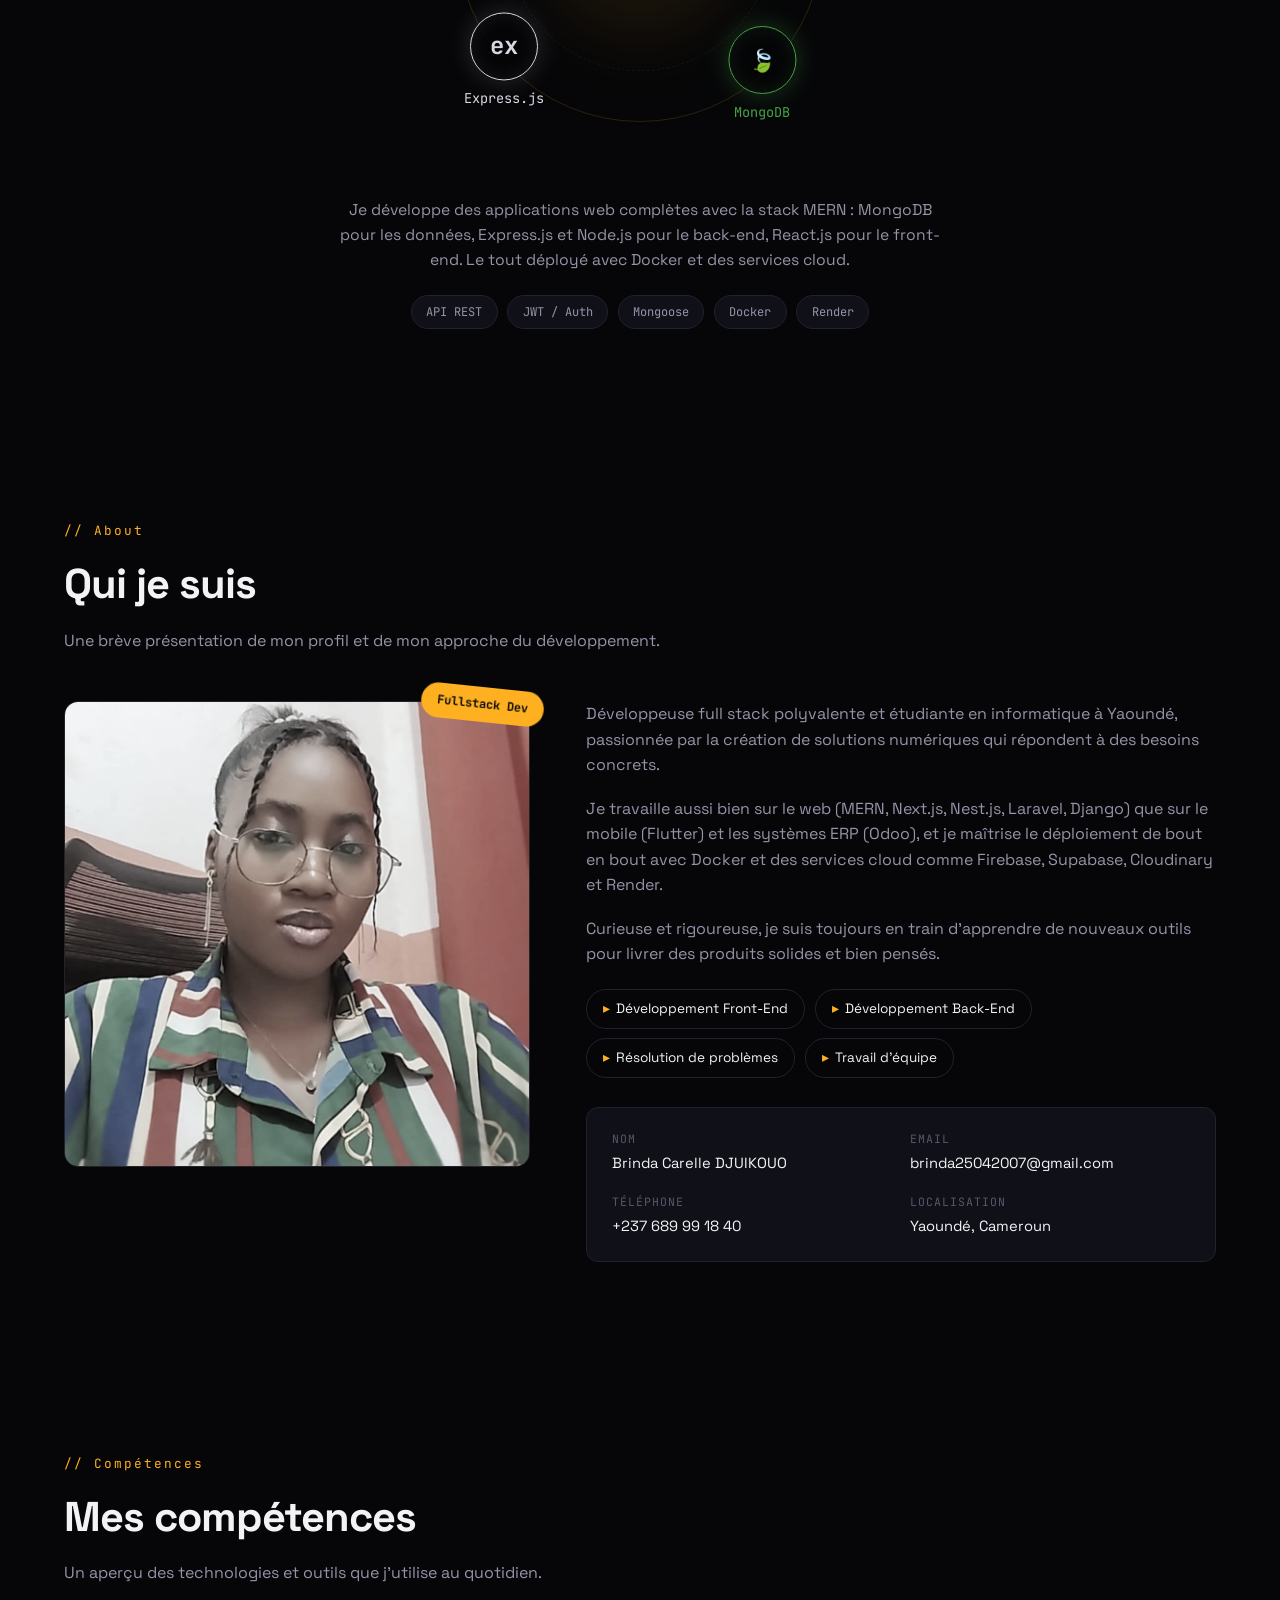
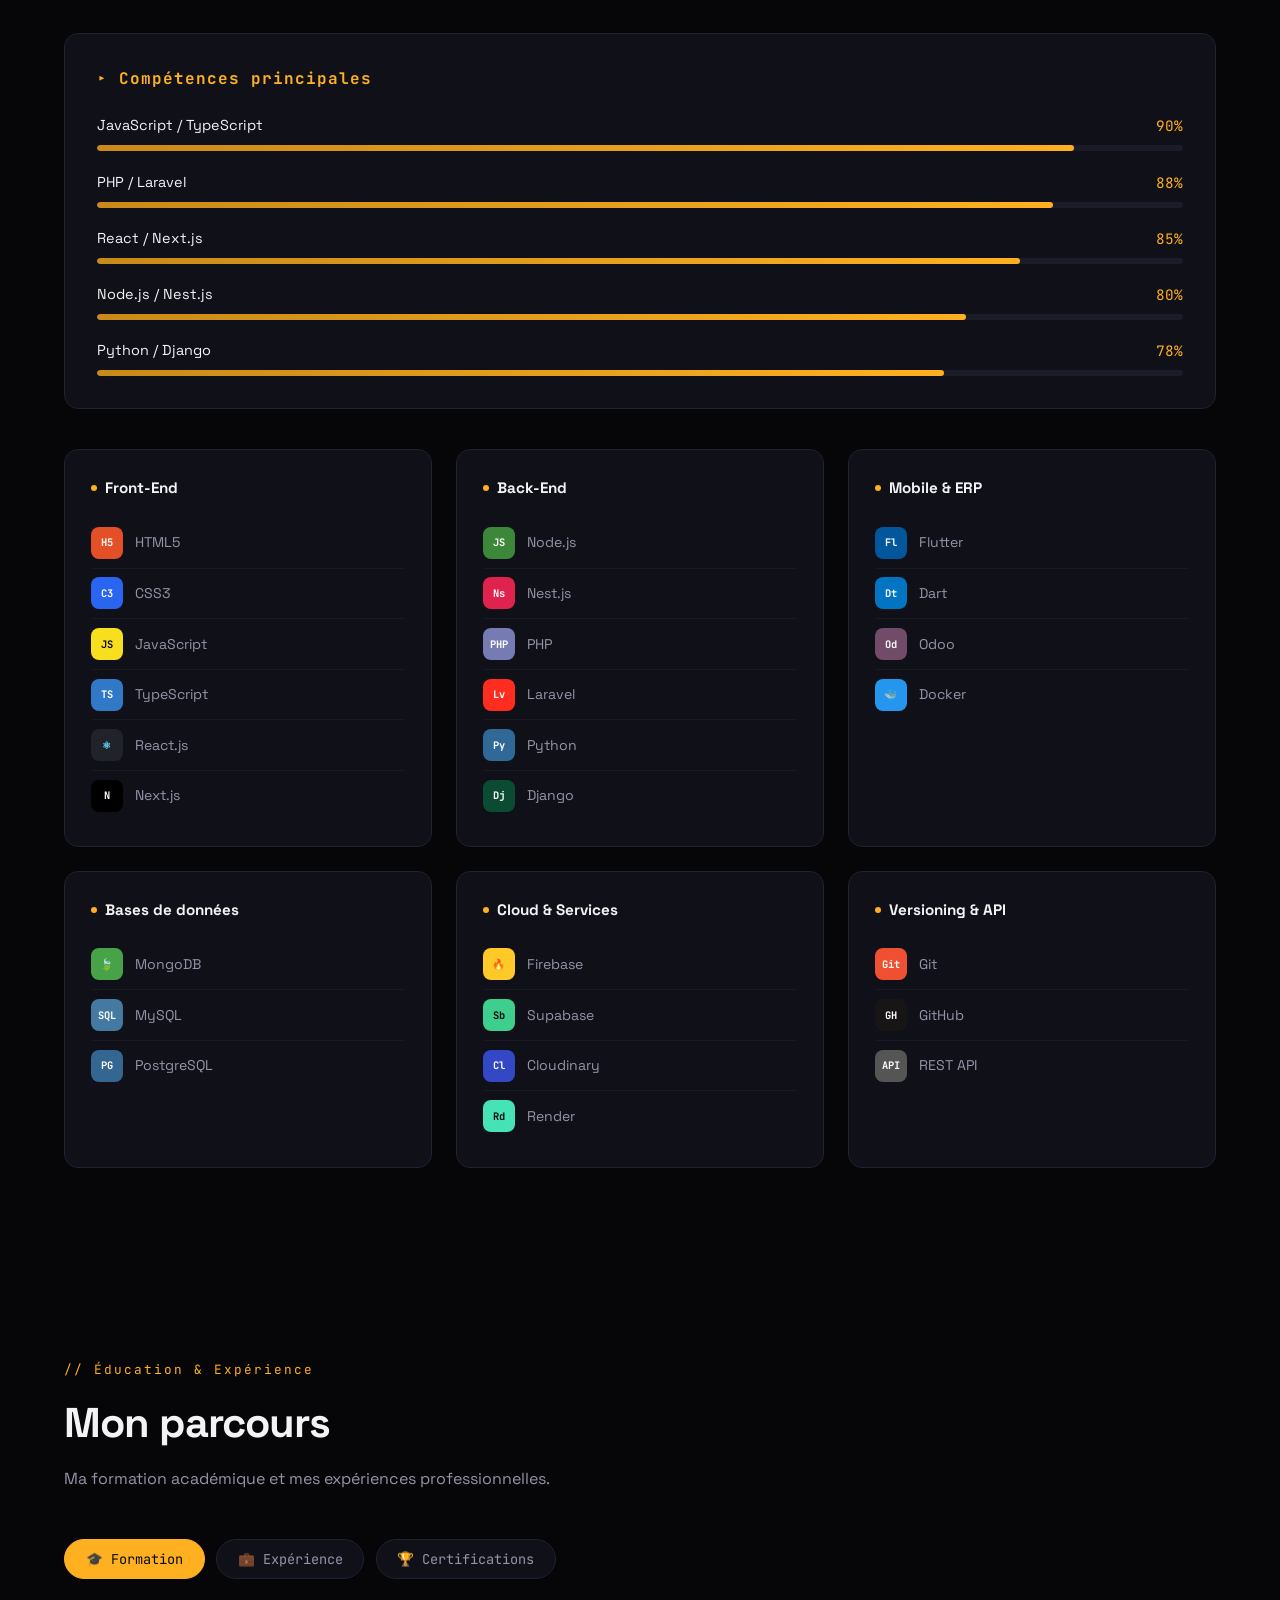
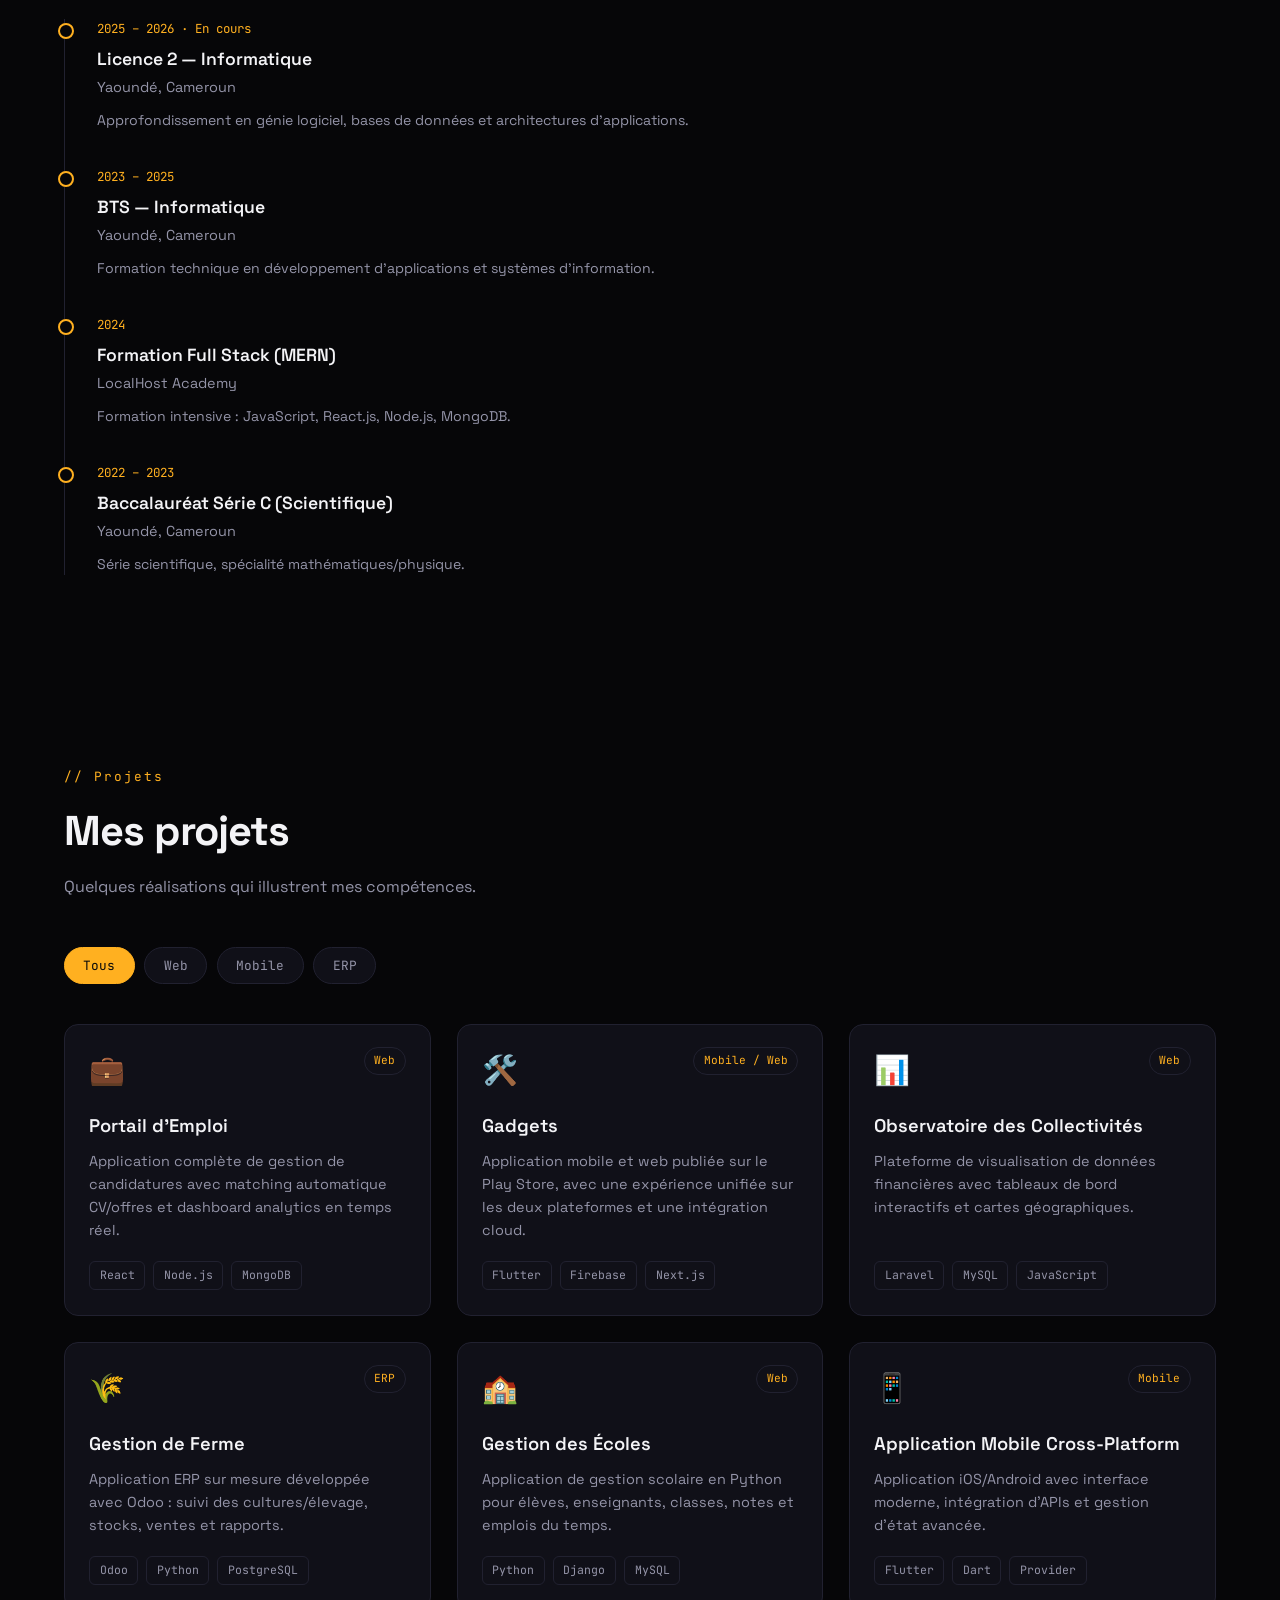
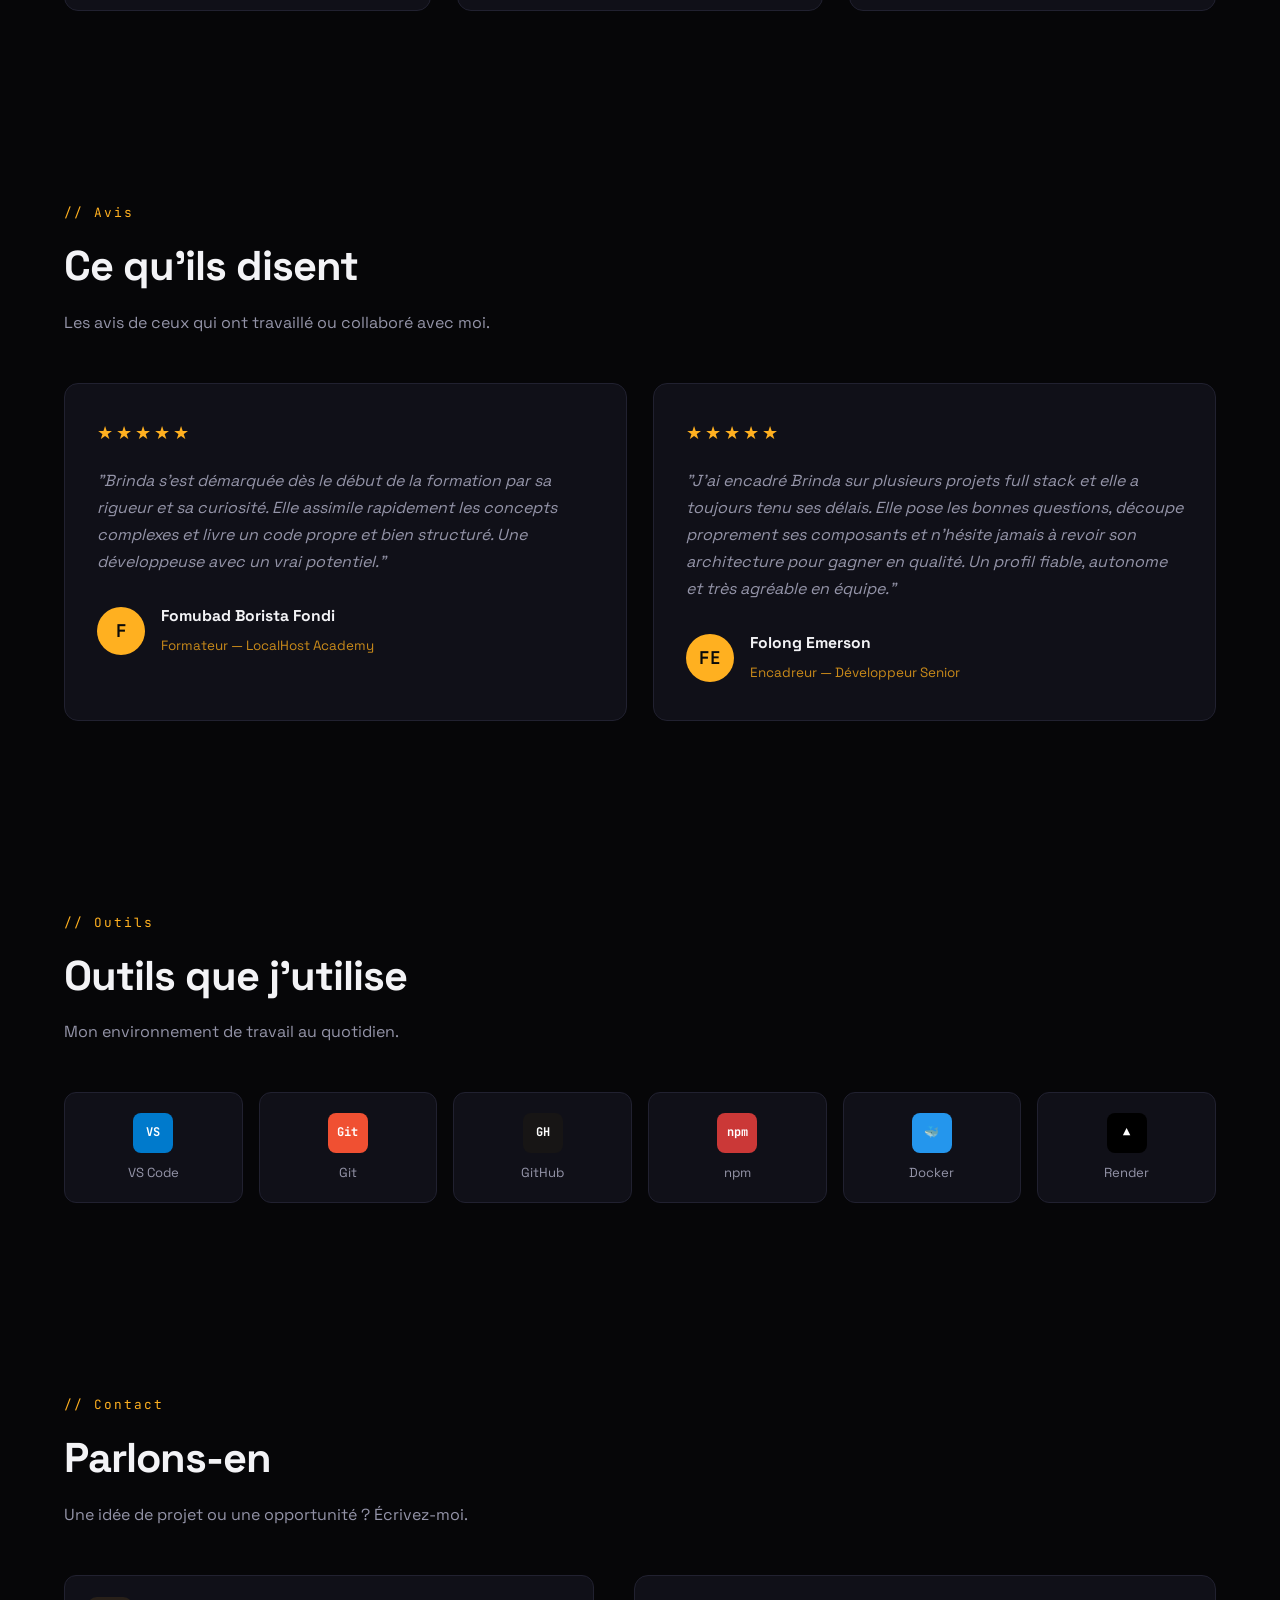
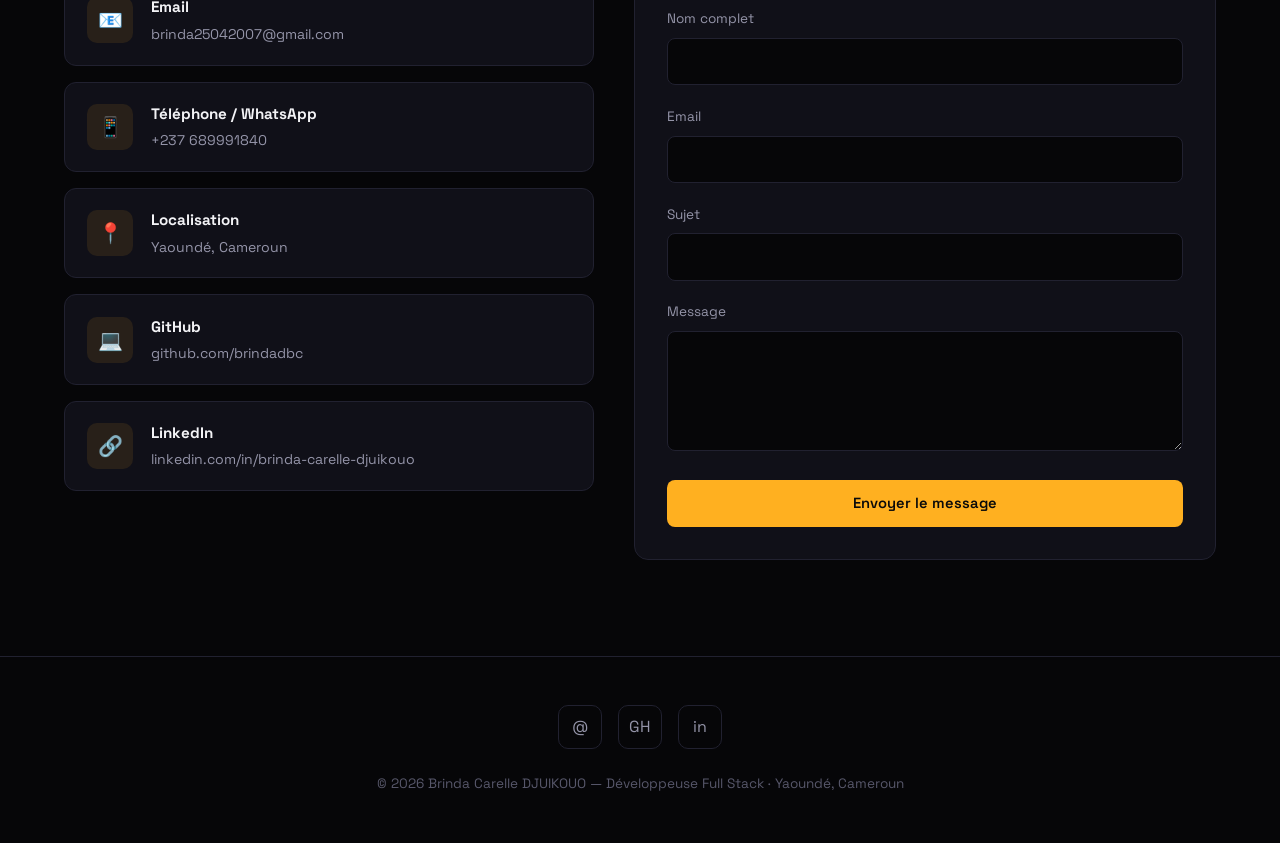
==== commit 9d7bffc2: "portfolio mis a jour" ====
--- a/index.html
+++ b/index.html
@@ -1,1293 +1,1047 @@
 <!DOCTYPE html>
 <html lang="fr">
 <head>
-    <meta charset="UTF-8">
-    <meta name="viewport" content="width=device-width, initial-scale=1.0">
-    <title>Brinda Carelle DJUIKOUO - Portfolio</title>
-      <style>
-        * {
-            margin: 0;
-            padding: 0;
-            box-sizing: border-box;
-        }
-
-        :root {
-            --primary: #00d4ff;
-            --secondary: #0066ff;
-            --accent: #ff3366;
-            --dark-bg: #0a0a0a;
-            --card-bg: #151515;
-            --border-color: #2a2a2a;
-            --text-primary: #ffffff;
-            --text-secondary: #b0b0b0;
-            --gradient: linear-gradient(135deg, #00d4ff, #0066ff);
-        }
-
-        body {
-            font-family: 'Segoe UI', system-ui, -apple-system, sans-serif;
-            line-height: 1.6;
-            color: var(--text-primary);
-            background: var(--dark-bg);
-            overflow-x: hidden;
-        }
-
-        /* Navigation */
-        nav {
-            position: fixed;
-            width: 100%;
-            top: 0;
-            z-index: 1000;
-            background: rgba(10, 10, 10, 0.95);
-            backdrop-filter: blur(20px);
-            border-bottom: 1px solid var(--border-color);
-            transition: all 0.3s ease;
-        }
-
-        .nav-content {
-            max-width: 1400px;
-            margin: 0 auto;
-            display: flex;
-            justify-content: space-between;
-            align-items: center;
-            padding: 1.2rem 2rem;
-        }
-
-        .logo {
-            font-size: 1.8rem;
-            font-weight: 700;
-            background: var(--gradient);
-            -webkit-background-clip: text;
-            -webkit-text-fill-color: transparent;
-            background-clip: text;
-            letter-spacing: -1px;
-        }
-
-        .nav-links {
-            display: flex;
-            gap: 2.5rem;
-            list-style: none;
-        }
-
-        .nav-links a {
-            text-decoration: none;
-            color: var(--text-secondary);
-            font-weight: 500;
-            font-size: 0.95rem;
-            transition: color 0.3s;
-            position: relative;
-        }
-
-        .nav-links a:hover {
-            color: var(--primary);
-        }
-
-        .nav-links a::after {
-            content: '';
-            position: absolute;
-            bottom: -5px;
-            left: 0;
-            width: 0;
-            height: 2px;
-            background: var(--gradient);
-            transition: width 0.3s;
-        }
-
-        .nav-links a:hover::after {
-            width: 100%;
-        }
-
-        .menu-toggle {
-            display: none;
-            flex-direction: column;
-            cursor: pointer;
-            gap: 4px;
-        }
-
-        .menu-toggle span {
-            width: 28px;
-            height: 2px;
-            background: var(--primary);
-            transition: 0.3s;
-            border-radius: 2px;
-        }
-
-        /* Hero Section */
-        .hero {
-            min-height: 100vh;
-            display: flex;
-            align-items: center;
-            justify-content: center;
-            position: relative;
-            overflow: hidden;
-            padding: 120px 2rem 80px;
-        }
-
-        .hero-bg {
-            position: absolute;
-            inset: 0;
-            background: 
-                radial-gradient(circle at 20% 50%, rgba(0, 212, 255, 0.08) 0%, transparent 50%),
-                radial-gradient(circle at 80% 80%, rgba(0, 102, 255, 0.08) 0%, transparent 50%);
-        }
-
-        .hero-content {
-            max-width: 1400px;
-            width: 100%;
-            display: grid;
-            grid-template-columns: 1fr 1fr;
-            gap: 4rem;
-            align-items: center;
-            position: relative;
-            z-index: 1;
-        }
-
-        .hero-text {
-            animation: fadeInLeft 0.8s ease-out;
-        }
-
-        .hero-greeting {
-            color: var(--primary);
-            font-size: 1.1rem;
-            font-weight: 600;
-            margin-bottom: 1rem;
-            letter-spacing: 2px;
-            text-transform: uppercase;
-        }
-
-        .hero h1 {
-            font-size: 4rem;
-            margin-bottom: 1rem;
-            line-height: 1.1;
-            font-weight: 700;
-            background: linear-gradient(135deg, var(--text-primary), var(--text-secondary));
-            -webkit-background-clip: text;
-            -webkit-text-fill-color: transparent;
-            background-clip: text;
-        }
-
-        .hero .subtitle {
-            font-size: 1.8rem;
-            color: var(--primary);
-            margin-bottom: 1.5rem;
-            font-weight: 600;
-        }
-
-        .hero .tagline {
-            font-size: 1.1rem;
-            color: var(--text-secondary);
-            margin-bottom: 2.5rem;
-            line-height: 1.8;
-        }
-
-        .hero-image-container {
-            display: flex;
-            justify-content: center;
-            animation: fadeInRight 0.8s ease-out;
-        }
-
-        .hero-image-wrapper {
-            position: relative;
-            width: 400px;
-            height: 400px;
-        }
-
-        .hero-image-wrapper::before {
-            content: '';
-            position: absolute;
-            inset: -20px;
-            background: var(--gradient);
-            border-radius: 50%;
-            opacity: 0.2;
-            filter: blur(40px);
-            animation: pulse 3s ease-in-out infinite;
-        }
-
-        .hero-image {
-            width: 100%;
-            height: 100%;
-            border-radius: 50%;
-            object-fit: cover;
-            border: 4px solid var(--border-color);
-            background: var(--card-bg);
-            position: relative;
-            z-index: 1;
-        }
-
-        @keyframes pulse {
-            0%, 100% { transform: scale(1); opacity: 0.2; }
-            50% { transform: scale(1.05); opacity: 0.3; }
-        }
-
-        @keyframes fadeInLeft {
-            from { opacity: 0; transform: translateX(-50px); }
-            to { opacity: 1; transform: translateX(0); }
-        }
-
-        @keyframes fadeInRight {
-            from { opacity: 0; transform: translateX(50px); }
-            to { opacity: 1; transform: translateX(0); }
-        }
-
-        .cta-buttons {
-            display: flex;
-            gap: 1.5rem;
-        }
-
-        .btn {
-            padding: 1rem 2.5rem;
-            border-radius: 8px;
-            text-decoration: none;
-            font-weight: 600;
-            transition: all 0.3s;
-            border: 2px solid transparent;
-            cursor: pointer;
-            font-size: 1rem;
-        }
-
-        .btn-primary {
-            background: var(--gradient);
-            color: white;
-        }
-
-        .btn-primary:hover {
-            transform: translateY(-3px);
-            box-shadow: 0 10px 30px rgba(0, 212, 255, 0.3);
-        }
-
-        .btn-secondary {
-            border: 2px solid var(--primary);
-            color: var(--primary);
-        }
-
-        .btn-secondary:hover {
-            background: var(--primary);
-            color: var(--dark-bg);
-        }
-
-        /* Sections */
-        section {
-            padding: 5rem 2rem;
-            max-width: 1400px;
-            margin: 0 auto;
-        }
-
-        .section-title {
-            text-align: center;
-            font-size: 2.8rem;
-            margin-bottom: 1rem;
-            font-weight: 700;
-        }
-
-        .section-title::after {
-            content: '';
-            display: block;
-            width: 80px;
-            height: 4px;
-            background: var(--gradient);
-            margin: 1.5rem auto;
-            border-radius: 2px;
-        }
-
-        .section-subtitle {
-            text-align: center;
-            color: var(--text-secondary);
-            margin-bottom: 4rem;
-            font-size: 1.1rem;
-        }
-
-        /* About Section */
-        .about-content {
-            display: grid;
-            grid-template-columns: 1.2fr 1fr;
-            gap: 4rem;
-            align-items: start;
-        }
-
-        .about-text {
-            font-size: 1.1rem;
-            line-height: 1.9;
-            color: var(--text-secondary);
-        }
-
-        .about-text p {
-            margin-bottom: 1.5rem;
-        }
-
-        .about-stats {
-            display: grid;
-            grid-template-columns: repeat(2, 1fr);
-            gap: 1.5rem;
-        }
-
-        .stat-card {
-            background: var(--card-bg);
-            padding: 2rem;
-            border-radius: 12px;
-            text-align: center;
-            border: 1px solid var(--border-color);
-            transition: all 0.3s;
-        }
-
-        .stat-card:hover {
-            transform: translateY(-8px);
-            border-color: var(--primary);
-            box-shadow: 0 10px 30px rgba(0, 212, 255, 0.1);
-        }
-
-        .stat-number {
-            font-size: 2.8rem;
-            font-weight: 700;
-            background: var(--gradient);
-            -webkit-background-clip: text;
-            -webkit-text-fill-color: transparent;
-            background-clip: text;
-            margin-bottom: 0.5rem;
-        }
-
-        .stat-label {
-            color: var(--text-secondary);
-            font-size: 0.95rem;
-        }
-
-        /* Skills Section */
-        .skills-grid {
-            display: grid;
-            grid-template-columns: repeat(auto-fit, minmax(320px, 1fr));
-            gap: 2rem;
-        }
-
-        .skill-category {
-            background: var(--card-bg);
-            padding: 2.5rem;
-            border-radius: 12px;
-            border: 1px solid var(--border-color);
-            transition: all 0.3s;
-        }
-
-        .skill-category:hover {
-            border-color: var(--primary);
-            transform: translateY(-5px);
-        }
-
-        .skill-category h3 {
-            color: var(--primary);
-            margin-bottom: 2rem;
-            font-size: 1.4rem;
-            font-weight: 600;
-        }
-
-        .skill-item {
-            margin-bottom: 1.8rem;
-        }
-
-        .skill-header {
-            display: flex;
-            justify-content: space-between;
-            margin-bottom: 0.8rem;
-        }
-
-        .skill-name {
-            font-weight: 600;
-            color: var(--text-primary);
-        }
-
-        .skill-level {
-            color: var(--primary);
-            font-weight: 600;
-        }
-
-        .skill-bar {
-            height: 8px;
-            background: var(--border-color);
-            border-radius: 10px;
-            overflow: hidden;
-        }
-
-        .skill-progress {
-            height: 100%;
-            background: var(--gradient);
-            border-radius: 10px;
-            transition: width 1.5s ease-out;
-        }
-
-        /* Experience Section */
-        .timeline {
-            position: relative;
-            padding: 2rem 0;
-        }
-
-        .timeline::before {
-            content: '';
-            position: absolute;
-            left: 50%;
-            transform: translateX(-50%);
-            width: 2px;
-            height: 100%;
-            background: var(--gradient);
-        }
-
-        .timeline-item {
-            display: flex;
-            margin-bottom: 4rem;
-            position: relative;
-        }
-
-        .timeline-item:nth-child(odd) {
-            flex-direction: row-reverse;
-        }
-
-        .timeline-content {
-            width: 45%;
-            background: var(--card-bg);
-            padding: 2.5rem;
-            border-radius: 12px;
-            border: 1px solid var(--border-color);
-            transition: all 0.3s;
-        }
-
-        .timeline-content:hover {
-            transform: scale(1.02);
-            border-color: var(--primary);
-        }
-
-        .timeline-dot {
-            position: absolute;
-            left: 50%;
-            transform: translateX(-50%);
-            width: 16px;
-            height: 16px;
-            background: var(--dark-bg);
-            border: 3px solid var(--primary);
-            border-radius: 50%;
-            z-index: 1;
-        }
-
-        .timeline-date {
-            color: var(--primary);
-            font-weight: 600;
-            margin-bottom: 0.8rem;
-            font-size: 0.95rem;
-        }
-
-        .timeline-title {
-            font-size: 1.4rem;
-            font-weight: 700;
-            margin-bottom: 0.5rem;
-        }
-
-        .timeline-company {
-            color: var(--text-secondary);
-            font-weight: 500;
-            margin-bottom: 1.5rem;
-        }
-
-        .timeline-description ul {
-            list-style: none;
-            padding: 0;
-        }
-
-        .timeline-description li {
-            padding-left: 1.5rem;
-            position: relative;
-            margin-bottom: 0.8rem;
-            color: var(--text-secondary);
-            line-height: 1.7;
-        }
-
-        .timeline-description li::before {
-            content: '▸';
-            position: absolute;
-            left: 0;
-            color: var(--primary);
-        }
-
-        .tech-tags {
-            display: flex;
-            flex-wrap: wrap;
-            gap: 0.8rem;
-            margin-top: 1.5rem;
-        }
-
-        .tech-tag {
-            background: rgba(0, 212, 255, 0.1);
-            color: var(--primary);
-            padding: 0.5rem 1rem;
-            border-radius: 6px;
-            font-size: 0.85rem;
-            font-weight: 600;
-            border: 1px solid rgba(0, 212, 255, 0.2);
-        }
-
-        /* Projects Section */
-        .projects-grid {
-            display: grid;
-            grid-template-columns: repeat(auto-fit, minmax(350px, 1fr));
-            gap: 2rem;
-        }
-
-        .project-card {
-            background: var(--card-bg);
-            border-radius: 12px;
-            overflow: hidden;
-            border: 1px solid var(--border-color);
-            transition: all 0.3s;
-        }
-
-        .project-card:hover {
-            transform: translateY(-10px);
-            border-color: var(--primary);
-            box-shadow: 0 15px 40px rgba(0, 212, 255, 0.15);
-        }
-
-        .project-image {
-            height: 220px;
-            background: var(--gradient);
-            display: flex;
-            align-items: center;
-            justify-content: center;
-            font-size: 4rem;
-        }
-
-        .project-content {
-            padding: 2rem;
-        }
-
-        .project-title {
-            font-size: 1.4rem;
-            font-weight: 700;
-            margin-bottom: 1rem;
-        }
-
-        .project-description {
-            color: var(--text-secondary);
-            margin-bottom: 1.5rem;
-            line-height: 1.7;
-        }
-
-        /* Contact Section */
-        .contact-content {
-            display: grid;
-            grid-template-columns: 1fr 1.2fr;
-            gap: 3rem;
-            align-items: start;
-        }
-
-        .contact-info {
-            display: flex;
-            flex-direction: column;
-            gap: 1.5rem;
-        }
-
-        .contact-item {
-            display: flex;
-            align-items: center;
-            gap: 1.5rem;
-            padding: 1.8rem;
-            background: var(--card-bg);
-            border-radius: 12px;
-            border: 1px solid var(--border-color);
-            transition: all 0.3s;
-        }
-
-        .contact-item:hover {
-            transform: translateX(10px);
-            border-color: var(--primary);
-        }
-
-        .contact-icon {
-            width: 60px;
-            height: 60px;
-            background: var(--gradient);
-            border-radius: 12px;
-            display: flex;
-            align-items: center;
-            justify-content: center;
-            font-size: 1.8rem;
-            flex-shrink: 0;
-        }
-
-        .contact-details h3 {
-            font-size: 1.1rem;
-            margin-bottom: 0.5rem;
-            font-weight: 600;
-        }
-
-        .contact-details p {
-            color: var(--text-secondary);
-            font-size: 0.95rem;
-        }
-
-        .contact-form {
-            background: var(--card-bg);
-            padding: 2.5rem;
-            border-radius: 12px;
-            border: 1px solid var(--border-color);
-        }
-
-        .form-group {
-            margin-bottom: 1.8rem;
-        }
-
-        .form-group label {
-            display: block;
-            margin-bottom: 0.8rem;
-            font-weight: 600;
-            color: var(--text-primary);
-        }
-
-        .form-group input,
-        .form-group textarea {
-            width: 100%;
-            padding: 1rem 1.2rem;
-            border: 1px solid var(--border-color);
-            border-radius: 8px;
-            font-family: inherit;
-            background: var(--dark-bg);
-            color: var(--text-primary);
-            font-size: 1rem;
-            transition: all 0.3s;
-        }
-
-        .form-group input:focus,
-        .form-group textarea:focus {
-            outline: none;
-            border-color: var(--primary);
-            box-shadow: 0 0 0 3px rgba(0, 212, 255, 0.1);
-        }
-
-        .form-group textarea {
-            resize: vertical;
-            min-height: 150px;
-        }
-
-        /* Footer */
-        footer {
-            background: var(--card-bg);
-            border-top: 1px solid var(--border-color);
-            text-align: center;
-            padding: 3rem 2rem;
-        }
-
-        .social-links {
-            display: flex;
-            justify-content: center;
-            gap: 1.5rem;
-            margin-bottom: 2rem;
-        }
-
-        .social-link {
-            width: 50px;
-            height: 50px;
-            background: var(--dark-bg);
-            border: 1px solid var(--border-color);
-            border-radius: 10px;
-            display: flex;
-            align-items: center;
-            justify-content: center;
-            color: var(--text-primary);
-            text-decoration: none;
-            font-size: 1.5rem;
-            transition: all 0.3s;
-        }
-
-        .social-link:hover {
-            background: var(--gradient);
-            border-color: transparent;
-            transform: translateY(-5px);
-        }
-
-        footer p {
-            color: var(--text-secondary);
-            line-height: 1.8;
-        }
-
-        /* Responsive Design */
-        @media (max-width: 1024px) {
-            .hero-content {
-                grid-template-columns: 1fr;
-                text-align: center;
-            }
-
-            .hero-image-wrapper {
-                width: 320px;
-                height: 320px;
-            }
-
-            .hero h1 {
-                font-size: 3rem;
-            }
-
-            .about-content,
-            .contact-content {
-                grid-template-columns: 1fr;
-            }
-        }
-
-        @media (max-width: 768px) {
-            .menu-toggle {
-                display: flex;
-            }
-
-            .nav-links {
-                position: absolute;
-                top: 100%;
-                left: 0;
-                width: 100%;
-                background: var(--card-bg);
-                flex-direction: column;
-                padding: 2rem;
-                gap: 1.5rem;
-                transform: translateY(-100%);
-                opacity: 0;
-                pointer-events: none;
-                transition: all 0.3s;
-                border-bottom: 1px solid var(--border-color);
-            }
-
-            .nav-links.active {
-                transform: translateY(0);
-                opacity: 1;
-                pointer-events: all;
-            }
-
-            .hero {
-                padding: 100px 1.5rem 60px;
-            }
-
-            .hero h1 {
-                font-size: 2.5rem;
-            }
-
-            .hero .subtitle {
-                font-size: 1.4rem;
-            }
-
-            .hero-image-wrapper {
-                width: 280px;
-                height: 280px;
-            }
-
-            .cta-buttons {
-                flex-direction: column;
-                width: 100%;
-            }
-
-            .btn {
-                width: 100%;
-                text-align: center;
-            }
-
-            section {
-                padding: 3rem 1.5rem;
-            }
-
-            .section-title {
-                font-size: 2rem;
-            }
-
-            .about-stats {
-                grid-template-columns: 1fr;
-            }
-
-            .timeline::before {
-                left: 20px;
-            }
-
-            .timeline-item {
-                flex-direction: column !important;
-                padding-left: 50px;
-            }
-
-            .timeline-content {
-                width: 100%;
-            }
-
-            .timeline-dot {
-                left: 20px;
-            }
-
-            .projects-grid,
-            .skills-grid {
-                grid-template-columns: 1fr;
-            }
-        }
-
-        @media (max-width: 480px) {
-            .nav-content {
-                padding: 1rem 1.5rem;
-            }
-
-            .hero h1 {
-                font-size: 2rem;
-            }
-
-            .hero .subtitle {
-                font-size: 1.2rem;
-            }
-
-            .hero-image-wrapper {
-                width: 240px;
-                height: 240px;
-            }
-
-            .stat-number {
-                font-size: 2.2rem;
-            }
-        }
-    </style>
+<meta charset="UTF-8">
+<meta name="viewport" content="width=device-width, initial-scale=1.0">
+<title>Brinda Carelle DJUIKOUO — Développeuse Full Stack</title>
+<link rel="preconnect" href="https://fonts.googleapis.com">
+<link href="https://fonts.googleapis.com/css2?family=Space+Grotesk:wght@400;500;600;700&family=JetBrains+Mono:wght@400;500;600;700&display=swap" rel="stylesheet">
+<style>
+:root{
+  --bg:#060608;
+  --bg-soft:#0c0c12;
+  --card:#101018;
+  --border:#212130;
+  --gold:#ffb020;
+  --gold-dim:#c98a1a;
+  --text:#f3f3f6;
+  --text-dim:#9494a8;
+  --text-faint:#57576a;
+  --radius:14px;
+  --mono:'JetBrains Mono', monospace;
+  --sans:'Space Grotesk', sans-serif;
+}
+*{margin:0;padding:0;box-sizing:border-box;}
+html{scroll-behavior:smooth;}
+body{
+  font-family:var(--sans);
+  background:var(--bg);
+  color:var(--text);
+  overflow-x:hidden;
+  line-height:1.6;
+}
+::selection{background:var(--gold);color:#000;}
+a{color:inherit;}
+img{max-width:100%;display:block;}
+
+/* ============ BACKGROUND DECOR ============ */
+.bg-decor{
+  position:fixed;
+  inset:0;
+  z-index:0;
+  overflow:hidden;
+  pointer-events:none;
+}
+.bg-decor .glow{
+  position:absolute;
+  width:600px;height:600px;
+  border-radius:50%;
+  filter:blur(120px);
+  opacity:0.08;
+  background:var(--gold);
+}
+.bg-decor .glow.g1{top:-200px;left:-150px;}
+.bg-decor .glow.g2{bottom:-250px;right:-150px;background:#3fa9ff;opacity:0.06;}
+.tech-float{
+  position:absolute;
+  font-family:var(--mono);
+  color:var(--gold);
+  opacity:0.09;
+  font-weight:600;
+  white-space:nowrap;
+  animation:drift 18s ease-in-out infinite;
+}
+@keyframes drift{
+  0%,100%{transform:translateY(0) translateX(0);}
+  50%{transform:translateY(-22px) translateX(10px);}
+}
+
+/* ============ NAV ============ */
+nav{
+  position:fixed;top:0;left:0;width:100%;z-index:1000;
+  background:rgba(6,6,8,0.85);
+  backdrop-filter:blur(16px);
+  border-bottom:1px solid var(--border);
+}
+.nav-content{
+  max-width:1300px;margin:0 auto;
+  display:flex;align-items:center;justify-content:space-between;
+  padding:1rem 2rem;
+}
+.logo{
+  font-family:var(--mono);
+  font-weight:700;
+  font-size:1.2rem;
+  color:var(--gold);
+  letter-spacing:1px;
+}
+.logo span{color:var(--text-dim);}
+.nav-links{display:flex;gap:1.6rem;list-style:none;align-items:center;}
+.nav-links a{
+  text-decoration:none;color:var(--text-dim);font-size:0.92rem;font-weight:500;
+  transition:color .25s;
+}
+.nav-links a:hover{color:var(--gold);}
+.nav-status{
+  display:flex;align-items:center;gap:0.5rem;
+  border:1px solid var(--border);
+  background:var(--card);
+  padding:0.4rem 0.9rem;
+  border-radius:30px;
+  font-size:0.8rem;
+  color:var(--text-dim);
+}
+.nav-status .dot{
+  width:7px;height:7px;border-radius:50%;background:#3ecf8e;
+  box-shadow:0 0 8px #3ecf8e;
+  animation:pulse-dot 1.6s ease-in-out infinite;
+}
+@keyframes pulse-dot{0%,100%{opacity:1;}50%{opacity:.4;}}
+.menu-toggle{display:none;flex-direction:column;gap:5px;cursor:pointer;}
+.menu-toggle span{width:24px;height:2px;background:var(--gold);border-radius:2px;}
+
+/* ============ BUTTONS ============ */
+.btn{
+  display:inline-flex;align-items:center;gap:0.5rem;
+  padding:0.85rem 1.7rem;
+  border-radius:8px;
+  font-weight:600;font-size:0.92rem;
+  text-decoration:none;cursor:pointer;border:1px solid transparent;
+  transition:all .25s;font-family:var(--sans);
+}
+.btn-primary{background:var(--gold);color:#0a0a0a;}
+.btn-primary:hover{transform:translateY(-3px);box-shadow:0 10px 26px rgba(255,176,32,0.25);}
+.btn-outline{border-color:var(--gold);color:var(--gold);background:transparent;}
+.btn-outline:hover{background:rgba(255,176,32,0.1);transform:translateY(-3px);}
+
+/* ============ HERO ============ */
+.hero{
+  min-height:100vh;
+  display:flex;flex-direction:column;align-items:center;justify-content:center;
+  text-align:center;
+  padding:140px 1.5rem 60px;
+  position:relative;
+  z-index:1;
+}
+.hero-badge{
+  font-family:var(--mono);
+  font-size:0.8rem;
+  color:var(--gold);
+  letter-spacing:3px;
+  text-transform:uppercase;
+  margin-bottom:1.2rem;
+  opacity:0.9;
+}
+.hero h1{
+  font-size:clamp(2.6rem,7vw,5.2rem);
+  font-weight:700;
+  line-height:1.02;
+  letter-spacing:-2px;
+  margin-bottom:1.4rem;
+  color:var(--text);
+}
+.hero h1 .outline{
+  -webkit-text-stroke:1.5px var(--gold);
+  color:transparent;
+}
+.hero-subtitle-box{
+  font-family:var(--mono);
+  border:1px solid var(--border);
+  background:var(--card);
+  padding:0.9rem 1.8rem;
+  border-radius:10px;
+  font-size:1.05rem;
+  color:var(--gold);
+  margin-bottom:1.6rem;
+}
+.hero-tagline{
+  max-width:620px;
+  color:var(--text-dim);
+  font-size:1.02rem;
+  margin-bottom:2.2rem;
+}
+.hero-cta{display:flex;gap:1rem;flex-wrap:wrap;justify-content:center;margin-bottom:2.4rem;}
+.hero-social{display:flex;gap:1rem;margin-bottom:3rem;}
+.hero-social a{
+  width:44px;height:44px;border-radius:10px;
+  display:flex;align-items:center;justify-content:center;
+  border:1px solid var(--border);background:var(--card);
+  color:var(--text-dim);text-decoration:none;transition:all .25s;
+}
+.hero-social a:hover{border-color:var(--gold);color:var(--gold);transform:translateY(-4px);}
+
+/* terminal */
+.terminal{
+  width:100%;max-width:520px;
+  background:var(--card);
+  border:1px solid var(--border);
+  border-radius:12px;
+  overflow:hidden;
+  text-align:left;
+  box-shadow:0 20px 60px rgba(0,0,0,0.5);
+}
+.terminal-bar{
+  display:flex;align-items:center;gap:6px;
+  padding:0.7rem 1rem;
+  background:#0a0a10;
+  border-bottom:1px solid var(--border);
+}
+.terminal-bar span{width:10px;height:10px;border-radius:50%;}
+.terminal-bar .r{background:#ff5f56;}
+.terminal-bar .y{background:#ffbd2e;}
+.terminal-bar .g{background:#27c93f;}
+.terminal-bar .label{
+  margin-left:0.6rem;font-family:var(--mono);font-size:0.75rem;color:var(--text-faint);
+}
+.terminal-body{padding:1.1rem 1.2rem 1.4rem;font-family:var(--mono);font-size:0.85rem;}
+.terminal-line{color:var(--text-dim);margin-bottom:0.5rem;}
+.terminal-line .prompt{color:var(--gold);}
+.terminal-line .typed{color:var(--text);border-right:2px solid var(--gold);padding-right:2px;}
+.terminal-bar-track{
+  height:6px;background:#1c1c28;border-radius:4px;overflow:hidden;margin:0.9rem 0 0.5rem;
+}
+.terminal-bar-fill{
+  height:100%;width:0%;border-radius:4px;
+  background:linear-gradient(90deg,var(--gold-dim),var(--gold));
+  transition:width 2.4s ease-out;
+}
+.terminal-pct{font-family:var(--mono);font-size:0.78rem;color:var(--gold);}
+
+.scroll-hint{
+  margin-top:3rem;font-family:var(--mono);font-size:0.75rem;color:var(--text-faint);
+  display:flex;flex-direction:column;align-items:center;gap:0.4rem;
+  animation:bob 2s ease-in-out infinite;
+}
+@keyframes bob{0%,100%{transform:translateY(0);}50%{transform:translateY(8px);}}
+
+/* ============ SECTIONS ============ */
+section{
+  max-width:1200px;margin:0 auto;padding:6rem 1.5rem;position:relative;z-index:1;
+}
+.eyebrow{
+  font-family:var(--mono);color:var(--gold);font-size:0.8rem;letter-spacing:2px;
+  margin-bottom:0.6rem;
+}
+.sec-title{
+  font-size:clamp(1.8rem,4vw,2.6rem);font-weight:700;margin-bottom:0.6rem;letter-spacing:-1px;
+}
+.sec-desc{color:var(--text-dim);margin-bottom:3rem;max-width:600px;}
+
+.reveal{opacity:0;transform:translateY(24px);transition:opacity .7s ease, transform .7s ease;}
+.reveal.in{opacity:1;transform:translateY(0);}
+
+/* ============ ORBITE MERN ============ */
+.orbit-section{display:flex;flex-direction:column;align-items:center;text-align:center;}
+.orbit-wrap{
+  --size:min(470px,86vw);
+  --r:calc(var(--size)/2 - 52px);
+  position:relative;width:var(--size);height:var(--size);margin:0 auto;
+}
+.orbit-halo{
+  position:absolute;left:50%;top:50%;width:62%;height:62%;
+  transform:translate(-50%,-50%);border-radius:50%;
+  background:radial-gradient(circle,rgba(255,176,32,0.14),transparent 68%);
+  filter:blur(26px);
+}
+.orbit-track{
+  position:absolute;left:50%;top:50%;transform:translate(-50%,-50%);
+  width:calc(var(--r)*2);height:calc(var(--r)*2);
+  border-radius:50%;border:1px solid rgba(255,176,32,0.16);
+}
+.orbit-track.inner{
+  width:calc(var(--r)*1.45);height:calc(var(--r)*1.45);
+  border:1px dashed rgba(255,255,255,0.06);
+}
+.orbit-center{
+  position:absolute;inset:0;display:flex;flex-direction:column;
+  align-items:center;justify-content:center;gap:0.1rem;pointer-events:none;
+}
+.orbit-center .line1{font-size:clamp(1.35rem,5.2vw,2.15rem);font-weight:700;letter-spacing:-0.5px;}
+.orbit-center .line2{font-size:clamp(1.35rem,5.2vw,2.15rem);font-weight:700;color:var(--gold);letter-spacing:-0.5px;}
+.orbit-ring{position:absolute;inset:0;animation:orbit-spin 26s linear infinite;}
+.orbit-node{position:absolute;left:50%;top:50%;width:0;height:0;}
+.n-react  {transform:rotate(-48deg)  translate(0,calc(-1*var(--r))) rotate(48deg);}
+.n-node   {transform:rotate(42deg)   translate(0,calc(-1*var(--r))) rotate(-42deg);}
+.n-express{transform:rotate(-132deg) translate(0,calc(-1*var(--r))) rotate(132deg);}
+.n-mongo  {transform:rotate(138deg)  translate(0,calc(-1*var(--r))) rotate(-138deg);}
+.node-inner{
+  position:absolute;left:0;top:0;width:128px;height:128px;
+  margin-left:-64px;margin-top:-64px;
+  display:flex;flex-direction:column;align-items:center;justify-content:center;gap:0.5rem;
+  animation:orbit-spin-rev 26s linear infinite;
+}
+.node-circle{
+  width:clamp(52px,14vw,68px);height:clamp(52px,14vw,68px);border-radius:50%;
+  display:flex;align-items:center;justify-content:center;
+  background:rgba(6,6,8,0.85);border:1.5px solid currentColor;
+  font-family:var(--mono);font-weight:700;font-size:clamp(1rem,3.6vw,1.35rem);
+}
+.node-label{font-family:var(--mono);font-size:clamp(0.72rem,2.4vw,0.85rem);color:var(--text);}
+.n-react .node-circle{color:#61dafb;box-shadow:0 0 26px rgba(97,218,251,0.32),inset 0 0 20px rgba(97,218,251,0.12);}
+.n-react .node-label{color:#61dafb;}
+.n-node .node-circle{color:#7fc24a;box-shadow:0 0 26px rgba(127,194,74,0.30),inset 0 0 20px rgba(127,194,74,0.12);}
+.n-node .node-label{color:#7fc24a;}
+.n-express .node-circle{color:#d8d8e2;font-size:clamp(1.1rem,4vw,1.5rem);box-shadow:0 0 26px rgba(216,216,226,0.18),inset 0 0 20px rgba(216,216,226,0.08);}
+.n-express .node-label{color:#d8d8e2;}
+.n-mongo .node-circle{color:#47a248;box-shadow:0 0 26px rgba(71,162,72,0.32),inset 0 0 20px rgba(71,162,72,0.12);}
+.n-mongo .node-label{color:#47a248;}
+@keyframes orbit-spin{from{transform:rotate(0deg);}to{transform:rotate(360deg);}}
+@keyframes orbit-spin-rev{from{transform:rotate(0deg);}to{transform:rotate(-360deg);}}
+.orbit-desc{max-width:620px;color:var(--text-dim);margin:1.5rem auto 0;font-size:0.98rem;}
+.orbit-stack-tags{display:flex;flex-wrap:wrap;gap:0.6rem;justify-content:center;margin-top:1.4rem;}
+.orbit-stack-tags span{
+  font-family:var(--mono);font-size:0.75rem;color:var(--text-dim);
+  border:1px solid var(--border);background:var(--card);padding:0.4rem 0.9rem;border-radius:20px;
+}
+@media(prefers-reduced-motion:reduce){
+  .orbit-ring,.node-inner{animation:none;}
+}
+
+/* ============ ABOUT ============ */
+.about-grid{display:grid;grid-template-columns:0.85fr 1.15fr;gap:3.5rem;align-items:start;}
+.about-photo-wrap{position:relative;}
+.about-photo{
+  width:100%;aspect-ratio:1;border-radius:var(--radius);object-fit:cover;
+  border:1px solid var(--border);filter:grayscale(60%);
+  transition:filter .4s;
+}
+.about-photo-wrap:hover .about-photo{filter:grayscale(0%);}
+.about-sticker{
+  position:absolute;top:-14px;right:-14px;
+  background:var(--gold);color:#0a0a0a;
+  padding:0.5rem 1rem;border-radius:30px;
+  font-family:var(--mono);font-size:0.75rem;font-weight:700;
+  transform:rotate(6deg);
+}
+.about-text p{color:var(--text-dim);margin-bottom:1.1rem;font-size:1rem;}
+.about-tags{display:flex;flex-wrap:wrap;gap:0.6rem;margin:1.4rem 0 1.8rem;}
+.about-tag{
+  border:1px solid var(--border);color:var(--text);
+  padding:0.5rem 1rem;border-radius:30px;font-size:0.85rem;
+  display:flex;align-items:center;gap:0.4rem;
+}
+.about-tag::before{content:'▸';color:var(--gold);}
+.info-card{
+  border:1px solid var(--border);background:var(--card);border-radius:12px;
+  padding:1.4rem 1.6rem;display:grid;grid-template-columns:1fr 1fr;gap:1.1rem;
+}
+.info-row .k{font-size:0.72rem;color:var(--text-faint);font-family:var(--mono);text-transform:uppercase;letter-spacing:1px;margin-bottom:0.2rem;}
+.info-row .v{font-size:0.92rem;color:var(--text);}
+
+/* ============ SKILLS ============ */
+.skills-top{
+  border:1px solid var(--border);background:var(--card);border-radius:var(--radius);
+  padding:2rem;margin-bottom:2.5rem;
+}
+.skills-top h3{font-size:1rem;color:var(--gold);font-family:var(--mono);margin-bottom:1.4rem;letter-spacing:1px;}
+.skill-row{margin-bottom:1.2rem;}
+.skill-row:last-child{margin-bottom:0;}
+.skill-row-top{display:flex;justify-content:space-between;font-size:0.9rem;margin-bottom:0.5rem;}
+.skill-row-top .pct{color:var(--gold);font-family:var(--mono);}
+.skill-track{height:6px;background:#1c1c28;border-radius:4px;overflow:hidden;}
+.skill-fill{height:100%;width:0%;background:linear-gradient(90deg,var(--gold-dim),var(--gold));border-radius:4px;transition:width 1.4s ease-out;}
+
+.skill-categories{display:grid;grid-template-columns:repeat(auto-fit,minmax(280px,1fr));gap:1.5rem;}
+.skill-cat{
+  border:1px solid var(--border);background:var(--card);border-radius:var(--radius);padding:1.6rem;
+}
+.skill-cat h4{font-size:0.95rem;color:var(--text);margin-bottom:1.1rem;display:flex;align-items:center;gap:0.5rem;}
+.skill-cat h4::before{content:'';width:6px;height:6px;background:var(--gold);border-radius:50%;}
+.tech-badge-row{display:flex;align-items:center;gap:0.75rem;padding:0.55rem 0;border-bottom:1px solid rgba(255,255,255,0.04);}
+.tech-badge-row:last-child{border-bottom:none;}
+.tech-icon{
+  width:32px;height:32px;border-radius:8px;flex-shrink:0;
+  display:flex;align-items:center;justify-content:center;
+  font-family:var(--mono);font-weight:700;font-size:0.65rem;color:#fff;
+}
+.tech-badge-row .tname{font-size:0.88rem;color:var(--text-dim);}
+
+/* ============ PARCOURS (tabs) ============ */
+.parcours-tabs{display:flex;gap:0.7rem;margin-bottom:2.5rem;flex-wrap:wrap;}
+.p-tab{
+  font-family:var(--mono);font-size:0.85rem;
+  border:1px solid var(--border);background:var(--card);color:var(--text-dim);
+  padding:0.6rem 1.3rem;border-radius:30px;cursor:pointer;transition:all .25s;
+}
+.p-tab.active{background:var(--gold);color:#0a0a0a;border-color:var(--gold);}
+.timeline{position:relative;padding-left:2rem;border-left:1px solid var(--border);}
+.t-panel{display:none;}
+.t-panel.active{display:block;}
+.t-item{position:relative;padding-bottom:2.2rem;}
+.t-item:last-child{padding-bottom:0;}
+.t-item::before{
+  content:'';position:absolute;left:-2.44rem;top:4px;width:12px;height:12px;
+  border-radius:50%;background:var(--bg);border:2px solid var(--gold);
+}
+.t-date{font-family:var(--mono);font-size:0.78rem;color:var(--gold);margin-bottom:0.4rem;}
+.t-title{font-size:1.1rem;font-weight:600;margin-bottom:0.2rem;}
+.t-org{color:var(--text-dim);font-size:0.9rem;margin-bottom:0.6rem;}
+.t-desc{color:var(--text-dim);font-size:0.88rem;line-height:1.6;}
+.t-desc li{list-style:none;padding-left:1rem;position:relative;margin-bottom:0.3rem;}
+.t-desc li::before{content:'▸';color:var(--gold);position:absolute;left:0;}
+
+/* ============ PROJECTS ============ */
+.filter-row{display:flex;flex-wrap:wrap;gap:0.6rem;margin-bottom:2.5rem;}
+.f-btn{
+  font-family:var(--mono);font-size:0.8rem;
+  border:1px solid var(--border);background:var(--card);color:var(--text-dim);
+  padding:0.55rem 1.15rem;border-radius:30px;cursor:pointer;transition:all .2s;
+}
+.f-btn.active{background:var(--gold);color:#0a0a0a;border-color:var(--gold);}
+.projects-grid{display:grid;grid-template-columns:repeat(auto-fit,minmax(320px,1fr));gap:1.6rem;}
+.project-card{
+  border:1px solid var(--border);background:var(--card);border-radius:var(--radius);
+  overflow:hidden;transition:all .3s;display:flex;flex-direction:column;
+}
+.project-card:hover{border-color:var(--gold);transform:translateY(-6px);box-shadow:0 20px 40px rgba(0,0,0,0.4);}
+.project-card.hidden{display:none;}
+.project-top{
+  padding:1.4rem 1.5rem 0.5rem;display:flex;justify-content:space-between;align-items:flex-start;
+}
+.project-icon{font-size:1.8rem;}
+.project-tag{font-family:var(--mono);font-size:0.7rem;color:var(--gold);border:1px solid var(--border);padding:0.25rem 0.6rem;border-radius:20px;}
+.project-content{padding:0.6rem 1.5rem 1.6rem;flex:1;display:flex;flex-direction:column;}
+.project-title{font-size:1.15rem;font-weight:600;margin-bottom:0.6rem;}
+.project-desc{color:var(--text-dim);font-size:0.9rem;margin-bottom:1.2rem;flex:1;}
+.project-tags{display:flex;flex-wrap:wrap;gap:0.5rem;}
+.project-tags span{
+  font-family:var(--mono);font-size:0.72rem;color:var(--text-dim);
+  border:1px solid var(--border);padding:0.25rem 0.6rem;border-radius:6px;
+}
+
+/* ============ AVIS / TESTIMONIALS ============ */
+.testimonials-grid{display:grid;grid-template-columns:repeat(auto-fit,minmax(320px,1fr));gap:1.6rem;}
+.testimonial-card{
+  border:1px solid var(--border);background:var(--card);border-radius:var(--radius);
+  padding:2.2rem 2rem;text-align:left;transition:border-color .3s;
+}
+.testimonial-card:hover{border-color:var(--gold);}
+.t-stars{color:var(--gold);font-size:1.1rem;letter-spacing:3px;margin-bottom:1.2rem;}
+.t-quote{color:var(--text-dim);font-size:1rem;line-height:1.7;margin-bottom:1.8rem;font-style:italic;}
+.t-author{display:flex;align-items:center;gap:1rem;}
+.t-avatar{
+  width:48px;height:48px;border-radius:50%;background:var(--gold);color:#0a0a0a;
+  display:flex;align-items:center;justify-content:center;font-family:var(--mono);
+  font-weight:700;font-size:1.1rem;flex-shrink:0;
+}
+.t-author h4{font-size:0.98rem;margin-bottom:0.15rem;}
+.t-author span{color:var(--gold-dim);font-size:0.84rem;}
+
+/* ============ TOOLS ============ */
+.tools-grid{display:grid;grid-template-columns:repeat(auto-fit,minmax(140px,1fr));gap:1rem;}
+.tool-card{
+  border:1px solid var(--border);background:var(--card);border-radius:12px;
+  padding:1.2rem;display:flex;flex-direction:column;align-items:center;gap:0.6rem;
+  transition:all .25s;text-align:center;
+}
+.tool-card:hover{border-color:var(--gold);transform:translateY(-4px);}
+.tool-card .tech-icon{width:40px;height:40px;font-size:0.75rem;}
+.tool-card .tname{font-size:0.82rem;color:var(--text-dim);}
+
+/* ============ CONTACT ============ */
+.contact-grid{display:grid;grid-template-columns:1fr 1.1fr;gap:2.5rem;}
+.contact-info{display:flex;flex-direction:column;gap:1rem;}
+.c-item{
+  display:flex;align-items:center;gap:1.1rem;border:1px solid var(--border);
+  background:var(--card);border-radius:12px;padding:1.2rem 1.4rem;transition:all .25s;
+}
+.c-item:hover{border-color:var(--gold);transform:translateX(6px);}
+.c-icon{
+  width:46px;height:46px;border-radius:10px;background:rgba(255,176,32,0.1);
+  display:flex;align-items:center;justify-content:center;font-size:1.25rem;flex-shrink:0;
+}
+.c-item h4{font-size:0.95rem;margin-bottom:0.2rem;}
+.c-item p{color:var(--text-dim);font-size:0.88rem;}
+.contact-form{
+  border:1px solid var(--border);background:var(--card);border-radius:var(--radius);padding:2rem;
+}
+.f-group{margin-bottom:1.3rem;}
+.f-group label{display:block;font-size:0.85rem;margin-bottom:0.5rem;color:var(--text-dim);}
+.f-group input,.f-group textarea{
+  width:100%;background:var(--bg);border:1px solid var(--border);border-radius:8px;
+  padding:0.85rem 1rem;color:var(--text);font-family:var(--sans);font-size:0.92rem;
+}
+.f-group input:focus,.f-group textarea:focus{outline:none;border-color:var(--gold);}
+.f-group textarea{min-height:120px;resize:vertical;}
+
+/* ============ FOOTER ============ */
+footer{
+  border-top:1px solid var(--border);padding:3rem 1.5rem;text-align:center;position:relative;z-index:1;
+}
+.footer-social{display:flex;justify-content:center;gap:1rem;margin-bottom:1.5rem;}
+.footer-social a{
+  width:44px;height:44px;border-radius:10px;border:1px solid var(--border);
+  display:flex;align-items:center;justify-content:center;color:var(--text-dim);
+  text-decoration:none;transition:all .25s;
+}
+.footer-social a:hover{border-color:var(--gold);color:var(--gold);}
+footer p{color:var(--text-faint);font-size:0.85rem;}
+
+/* ============ RESPONSIVE ============ */
+@media(max-width:900px){
+  .about-grid,.contact-grid{grid-template-columns:1fr;}
+  .info-card{grid-template-columns:1fr 1fr;}
+}
+@media(max-width:768px){
+  .menu-toggle{display:flex;}
+  .nav-links{
+    position:absolute;top:100%;left:0;width:100%;background:var(--bg-soft);
+    flex-direction:column;padding:1.5rem;gap:1.2rem;border-bottom:1px solid var(--border);
+    transform:translateY(-120%);opacity:0;pointer-events:none;transition:all .3s;
+  }
+  .nav-links.active{transform:translateY(0);opacity:1;pointer-events:all;}
+  .nav-status{display:none;}
+  section{padding:4rem 1.2rem;}
+}
+</style>
 </head>
 <body>
-    <!-- Navigation -->
-      <nav>
-        <div class="nav-content">
-            <div class="logo">BC</div>
-            <div class="menu-toggle" onclick="toggleMenu()">
-                <span></span>
-                <span></span>
-                <span></span>
-            </div>
-            <ul class="nav-links" id="navLinks">
-                <li><a href="#accueil">Accueil</a></li>
-                <li><a href="#apropos">À Propos</a></li>
-                <li><a href="#competences">Compétences</a></li>
-                <li><a href="#experience">Expérience</a></li>
-                <li><a href="#projets">Projets</a></li>
-                <li><a href="#contact">Contact</a></li>
-            </ul>
+
+<div class="bg-decor" id="bgDecor">
+  <div class="glow g1"></div>
+  <div class="glow g2"></div>
+</div>
+
+<!-- NAV -->
+<nav>
+  <div class="nav-content">
+    <div class="logo">BC<span>.dev</span></div>
+    <div class="menu-toggle" onclick="document.getElementById('navLinks').classList.toggle('active')">
+      <span></span><span></span><span></span>
+    </div>
+    <ul class="nav-links" id="navLinks">
+      <li><a href="#accueil">Accueil</a></li>
+      <li><a href="#stack">Stack</a></li>
+      <li><a href="#apropos">À propos</a></li>
+      <li><a href="#competences">Compétences</a></li>
+      <li><a href="#parcours">Parcours</a></li>
+      <li><a href="#projets">Projets</a></li>
+      <li><a href="#avis">Avis</a></li>
+      <li><a href="#contact">Contact</a></li>
+    </ul>
+    <div class="nav-status"><span class="dot"></span> Disponible pour un stage/emploi</div>
+  </div>
+</nav>
+
+<!-- HERO -->
+<section id="accueil" class="hero">
+  <div class="hero-badge">// Bonjour, je suis</div>
+  <h1>BRINDA CARELLE<br><span class="outline">DJUIKOUO</span></h1>
+  <div class="hero-subtitle-box">{ Développeuse Full Stack }</div>
+  <p class="hero-tagline">Étudiante en Informatique à Yaoundé — je conçois des applications web, mobiles et des solutions ERP, du back-end au déploiement.</p>
+  <div class="hero-cta">
+    <a href="#projets" class="btn btn-primary">Voir mes projets</a>
+    <a href="cv.html" target="_blank" rel="noopener" class="btn btn-outline">⬇ Télécharger mon CV</a>
+  </div>
+  <div class="hero-social">
+    <a href="https://github.com/brindadbc" target="_blank" title="GitHub">GH</a>
+    <a href="https://www.linkedin.com/in/brinda-carelle-djuikouo-858b60353" target="_blank" title="LinkedIn">in</a>
+    <a href="mailto:brinda25042007@gmail.com" title="Email">@</a>
+  </div>
+
+  <div class="terminal">
+    <div class="terminal-bar">
+      <span class="r"></span><span class="y"></span><span class="g"></span>
+      <span class="label">brinda@portfolio — zsh</span>
+    </div>
+    <div class="terminal-body">
+      <div class="terminal-line"><span class="prompt">$</span> whoami</div>
+      <div class="terminal-line" id="typedLine"><span class="typed"></span></div>
+      <div class="terminal-bar-track"><div class="terminal-bar-fill" id="termFill"></div></div>
+      <div class="terminal-pct" id="termPct">Chargement du profil… 0%</div>
+    </div>
+  </div>
+
+  <div class="scroll-hint">Découvrir ↓</div>
+</section>
+
+<!-- STACK / ORBITE MERN -->
+<section id="stack">
+  <div class="eyebrow">// Stack principale</div>
+  <h2 class="sec-title reveal">Ma stack de prédilection</h2>
+  <p class="sec-desc reveal">Les quatre technologies au cœur de la plupart de mes applications web.</p>
+
+  <div class="orbit-section reveal">
+    <div class="orbit-wrap">
+      <div class="orbit-halo"></div>
+      <div class="orbit-track"></div>
+      <div class="orbit-track inner"></div>
+      <div class="orbit-center">
+        <span class="line1">Développeuse</span>
+        <span class="line2">MERN Stack</span>
+      </div>
+      <div class="orbit-ring">
+        <div class="orbit-node n-react"><div class="node-inner"><div class="node-circle">⚛</div><span class="node-label">React.js</span></div></div>
+        <div class="orbit-node n-node"><div class="node-inner"><div class="node-circle">JS</div><span class="node-label">Node.js</span></div></div>
+        <div class="orbit-node n-express"><div class="node-inner"><div class="node-circle">ex</div><span class="node-label">Express.js</span></div></div>
+        <div class="orbit-node n-mongo"><div class="node-inner"><div class="node-circle">🍃</div><span class="node-label">MongoDB</span></div></div>
+      </div>
+    </div>
+    <p class="orbit-desc">Je développe des applications web complètes avec la stack MERN : MongoDB pour les données, Express.js et Node.js pour le back-end, React.js pour le front-end. Le tout déployé avec Docker et des services cloud.</p>
+    <div class="orbit-stack-tags"><span>API REST</span><span>JWT / Auth</span><span>Mongoose</span><span>Docker</span><span>Render</span></div>
+  </div>
+</section>
+
+<!-- ABOUT -->
+<section id="apropos">
+  <div class="eyebrow">// About</div>
+  <h2 class="sec-title reveal">Qui je suis</h2>
+  <p class="sec-desc reveal">Une brève présentation de mon profil et de mon approche du développement.</p>
+  <div class="about-grid">
+    <div class="about-photo-wrap reveal">
+      <img src="brin.jpeg" alt="Brinda Carelle DJUIKOUO" class="about-photo">
+      <div class="about-sticker">Fullstack Dev</div>
+    </div>
+    <div class="about-text reveal">
+      <p>Développeuse full stack polyvalente et étudiante en informatique à Yaoundé, passionnée par la création de solutions numériques qui répondent à des besoins concrets.</p>
+      <p>Je travaille aussi bien sur le web (MERN, Next.js, Nest.js, Laravel, Django) que sur le mobile (Flutter) et les systèmes ERP (Odoo), et je maîtrise le déploiement de bout en bout avec Docker et des services cloud comme Firebase, Supabase, Cloudinary et Render.</p>
+      <p>Curieuse et rigoureuse, je suis toujours en train d'apprendre de nouveaux outils pour livrer des produits solides et bien pensés.</p>
+      <div class="about-tags">
+        <span class="about-tag">Développement Front-End</span>
+        <span class="about-tag">Développement Back-End</span>
+        <span class="about-tag">Résolution de problèmes</span>
+        <span class="about-tag">Travail d'équipe</span>
+      </div>
+      <div class="info-card">
+        <div class="info-row"><div class="k">Nom</div><div class="v">Brinda Carelle DJUIKOUO</div></div>
+        <div class="info-row"><div class="k">Email</div><div class="v">brinda25042007@gmail.com</div></div>
+        <div class="info-row"><div class="k">Téléphone</div><div class="v">+237 689 99 18 40</div></div>
+        <div class="info-row"><div class="k">Localisation</div><div class="v">Yaoundé, Cameroun</div></div>
+      </div>
+    </div>
+  </div>
+</section>
+
+<!-- SKILLS -->
+<section id="competences">
+  <div class="eyebrow">// Compétences</div>
+  <h2 class="sec-title reveal">Mes compétences</h2>
+  <p class="sec-desc reveal">Un aperçu des technologies et outils que j'utilise au quotidien.</p>
+
+  <div class="skills-top reveal">
+    <h3>▸ Compétences principales</h3>
+    <div class="skill-row"><div class="skill-row-top"><span>JavaScript / TypeScript</span><span class="pct">90%</span></div><div class="skill-track"><div class="skill-fill" data-w="90"></div></div></div>
+    <div class="skill-row"><div class="skill-row-top"><span>PHP / Laravel</span><span class="pct">88%</span></div><div class="skill-track"><div class="skill-fill" data-w="88"></div></div></div>
+    <div class="skill-row"><div class="skill-row-top"><span>React / Next.js</span><span class="pct">85%</span></div><div class="skill-track"><div class="skill-fill" data-w="85"></div></div></div>
+    <div class="skill-row"><div class="skill-row-top"><span>Node.js / Nest.js</span><span class="pct">80%</span></div><div class="skill-track"><div class="skill-fill" data-w="80"></div></div></div>
+    <div class="skill-row"><div class="skill-row-top"><span>Python / Django</span><span class="pct">78%</span></div><div class="skill-track"><div class="skill-fill" data-w="78"></div></div></div>
+  </div>
+
+  <div class="skill-categories">
+    <div class="skill-cat reveal">
+      <h4>Front-End</h4>
+      <div class="tech-badge-row"><div class="tech-icon" style="background:#e34f26">H5</div><span class="tname">HTML5</span></div>
+      <div class="tech-badge-row"><div class="tech-icon" style="background:#2965f1">C3</div><span class="tname">CSS3</span></div>
+      <div class="tech-badge-row"><div class="tech-icon" style="background:#f7df1e;color:#0a0a0a">JS</div><span class="tname">JavaScript</span></div>
+      <div class="tech-badge-row"><div class="tech-icon" style="background:#3178c6">TS</div><span class="tname">TypeScript</span></div>
+      <div class="tech-badge-row"><div class="tech-icon" style="background:#20232a;color:#61dafb">⚛</div><span class="tname">React.js</span></div>
+      <div class="tech-badge-row"><div class="tech-icon" style="background:#000">N</div><span class="tname">Next.js</span></div>
+    </div>
+    <div class="skill-cat reveal">
+      <h4>Back-End</h4>
+      <div class="tech-badge-row"><div class="tech-icon" style="background:#3c873a">JS</div><span class="tname">Node.js</span></div>
+      <div class="tech-badge-row"><div class="tech-icon" style="background:#e0234e">Ns</div><span class="tname">Nest.js</span></div>
+      <div class="tech-badge-row"><div class="tech-icon" style="background:#777bb4">PHP</div><span class="tname">PHP</span></div>
+      <div class="tech-badge-row"><div class="tech-icon" style="background:#ff2d20">Lv</div><span class="tname">Laravel</span></div>
+      <div class="tech-badge-row"><div class="tech-icon" style="background:#306998">Py</div><span class="tname">Python</span></div>
+      <div class="tech-badge-row"><div class="tech-icon" style="background:#0c4b33">Dj</div><span class="tname">Django</span></div>
+    </div>
+    <div class="skill-cat reveal">
+      <h4>Mobile & ERP</h4>
+      <div class="tech-badge-row"><div class="tech-icon" style="background:#02569b">Fl</div><span class="tname">Flutter</span></div>
+      <div class="tech-badge-row"><div class="tech-icon" style="background:#0175c2">Dt</div><span class="tname">Dart</span></div>
+      <div class="tech-badge-row"><div class="tech-icon" style="background:#714b67">Od</div><span class="tname">Odoo</span></div>
+      <div class="tech-badge-row"><div class="tech-icon" style="background:#2496ed">🐳</div><span class="tname">Docker</span></div>
+    </div>
+    <div class="skill-cat reveal">
+      <h4>Bases de données</h4>
+      <div class="tech-badge-row"><div class="tech-icon" style="background:#47a248">🍃</div><span class="tname">MongoDB</span></div>
+      <div class="tech-badge-row"><div class="tech-icon" style="background:#4479a1">SQL</div><span class="tname">MySQL</span></div>
+      <div class="tech-badge-row"><div class="tech-icon" style="background:#336791">PG</div><span class="tname">PostgreSQL</span></div>
+    </div>
+    <div class="skill-cat reveal">
+      <h4>Cloud & Services</h4>
+      <div class="tech-badge-row"><div class="tech-icon" style="background:#ffca28;color:#0a0a0a">🔥</div><span class="tname">Firebase</span></div>
+      <div class="tech-badge-row"><div class="tech-icon" style="background:#3ecf8e;color:#0a0a0a">Sb</div><span class="tname">Supabase</span></div>
+      <div class="tech-badge-row"><div class="tech-icon" style="background:#3448c5">Cl</div><span class="tname">Cloudinary</span></div>
+      <div class="tech-badge-row"><div class="tech-icon" style="background:#46e3b7;color:#0a0a0a">Rd</div><span class="tname">Render</span></div>
+    </div>
+    <div class="skill-cat reveal">
+      <h4>Versioning & API</h4>
+      <div class="tech-badge-row"><div class="tech-icon" style="background:#f05032">Git</div><span class="tname">Git</span></div>
+      <div class="tech-badge-row"><div class="tech-icon" style="background:#171515">GH</div><span class="tname">GitHub</span></div>
+      <div class="tech-badge-row"><div class="tech-icon" style="background:#555">API</div><span class="tname">REST API</span></div>
+    </div>
+  </div>
+</section>
+
+<!-- PARCOURS -->
+<section id="parcours">
+  <div class="eyebrow">// Éducation & Expérience</div>
+  <h2 class="sec-title reveal">Mon parcours</h2>
+  <p class="sec-desc reveal">Ma formation académique et mes expériences professionnelles.</p>
+
+  <div class="parcours-tabs">
+    <button class="p-tab active" data-tab="edu">🎓 Formation</button>
+    <button class="p-tab" data-tab="exp">💼 Expérience</button>
+    <button class="p-tab" data-tab="cert">🏆 Certifications</button>
+  </div>
+
+  <div class="t-panel active" id="panel-edu">
+    <div class="timeline">
+      <div class="t-item reveal">
+        <div class="t-date">2025 – 2026 · En cours</div>
+        <div class="t-title">Licence 2 — Informatique</div>
+        <div class="t-org">Yaoundé, Cameroun</div>
+        <p class="t-desc">Approfondissement en génie logiciel, bases de données et architectures d'applications.</p>
+      </div>
+      <div class="t-item reveal">
+        <div class="t-date">2023 – 2025</div>
+        <div class="t-title">BTS — Informatique</div>
+        <div class="t-org">Yaoundé, Cameroun</div>
+        <p class="t-desc">Formation technique en développement d'applications et systèmes d'information.</p>
+      </div>
+      <div class="t-item reveal">
+        <div class="t-date">2024</div>
+        <div class="t-title">Formation Full Stack (MERN)</div>
+        <div class="t-org">LocalHost Academy</div>
+        <p class="t-desc">Formation intensive : JavaScript, React.js, Node.js, MongoDB.</p>
+      </div>
+      <div class="t-item reveal">
+        <div class="t-date">2022 – 2023</div>
+        <div class="t-title">Baccalauréat Série C (Scientifique)</div>
+        <div class="t-org">Yaoundé, Cameroun</div>
+        <p class="t-desc">Série scientifique, spécialité mathématiques/physique.</p>
+      </div>
+    </div>
+  </div>
+
+  <div class="t-panel" id="panel-exp">
+    <div class="timeline">
+      <div class="t-item reveal">
+        <div class="t-date">Nov 2024 – Présent</div>
+        <div class="t-title">Développeuse Full Stack</div>
+        <div class="t-org">LocalHost Academy · Yaoundé</div>
+        <ul class="t-desc">
+          <li>Développement d'applications web complètes avec architectures scalables</li>
+          <li>Création d'un portail d'emploi avec suivi des candidatures</li>
+          <li>Interfaces modernes et responsives avec React.js</li>
+        </ul>
+      </div>
+      <div class="t-item reveal">
+        <div class="t-date">Avr – Juin 2025</div>
+        <div class="t-title">Stagiaire Développeuse Web</div>
+        <div class="t-org">Chambre des Comptes du Cameroun · Yaoundé</div>
+        <ul class="t-desc">
+          <li>Développement de l'Observatoire des Collectivités Territoriales</li>
+          <li>Tableaux de bord interactifs et cartes géographiques</li>
+          <li>Amélioration de 40% de la lisibilité des données</li>
+        </ul>
+      </div>
+    </div>
+  </div>
+
+  <div class="t-panel" id="panel-cert">
+    <div class="timeline">
+      <div class="t-item reveal">
+        <div class="t-date">2024</div>
+        <div class="t-title">Certification — Développement Full Stack PHP</div>
+        <div class="t-org">LocalHost Academy</div>
+        <p class="t-desc">Développement d'applications web avec PHP et le framework Laravel : architecture MVC, gestion de base de données et API.</p>
+      </div>
+      <div class="t-item reveal">
+        <div class="t-date">2024</div>
+        <div class="t-title">Certification — Développement Mobile Flutter</div>
+        <div class="t-org">LocalHost Academy</div>
+        <p class="t-desc">Création d'applications mobiles cross-platform (iOS/Android) avec Flutter et Dart.</p>
+      </div>
+      <div class="t-item reveal">
+        <div class="t-date">2024</div>
+        <div class="t-title">Certification — Développement Web JavaScript (Full Stack)</div>
+        <div class="t-org">LocalHost Academy</div>
+        <p class="t-desc">Développement full stack avec JavaScript : React.js, Node.js, Express.js et MongoDB (stack MERN).</p>
+      </div>
+    </div>
+  </div>
+</section>
+
+<!-- PROJECTS -->
+<section id="projets">
+  <div class="eyebrow">// Projets</div>
+  <h2 class="sec-title reveal">Mes projets</h2>
+  <p class="sec-desc reveal">Quelques réalisations qui illustrent mes compétences.</p>
+
+  <div class="filter-row">
+    <button class="f-btn active" data-filter="all">Tous</button>
+    <button class="f-btn" data-filter="web">Web</button>
+    <button class="f-btn" data-filter="mobile">Mobile</button>
+    <button class="f-btn" data-filter="erp">ERP</button>
+  </div>
+
+  <div class="projects-grid">
+    <div class="project-card reveal" data-cat="web">
+      <div class="project-top"><span class="project-icon">💼</span><span class="project-tag">Web</span></div>
+      <div class="project-content">
+        <div class="project-title">Portail d'Emploi</div>
+        <p class="project-desc">Application complète de gestion de candidatures avec matching automatique CV/offres et dashboard analytics en temps réel.</p>
+        <div class="project-tags"><span>React</span><span>Node.js</span><span>MongoDB</span></div>
+      </div>
+    </div>
+
+    <div class="project-card reveal" data-cat="mobile">
+      <div class="project-top"><span class="project-icon">🛠️</span><span class="project-tag">Mobile / Web</span></div>
+      <div class="project-content">
+        <div class="project-title">Gadgets</div>
+        <p class="project-desc">Application mobile et web publiée sur le Play Store, avec une expérience unifiée sur les deux plateformes et une intégration cloud.</p>
+        <div class="project-tags"><span>Flutter</span><span>Firebase</span><span>Next.js</span></div>
+      </div>
+    </div>
+
+    <div class="project-card reveal" data-cat="web">
+      <div class="project-top"><span class="project-icon">📊</span><span class="project-tag">Web</span></div>
+      <div class="project-content">
+        <div class="project-title">Observatoire des Collectivités</div>
+        <p class="project-desc">Plateforme de visualisation de données financières avec tableaux de bord interactifs et cartes géographiques.</p>
+        <div class="project-tags"><span>Laravel</span><span>MySQL</span><span>JavaScript</span></div>
+      </div>
+    </div>
+
+    <div class="project-card reveal" data-cat="erp">
+      <div class="project-top"><span class="project-icon">🌾</span><span class="project-tag">ERP</span></div>
+      <div class="project-content">
+        <div class="project-title">Gestion de Ferme</div>
+        <p class="project-desc">Application ERP sur mesure développée avec Odoo : suivi des cultures/élevage, stocks, ventes et rapports.</p>
+        <div class="project-tags"><span>Odoo</span><span>Python</span><span>PostgreSQL</span></div>
+      </div>
+    </div>
+
+    <div class="project-card reveal" data-cat="web">
+      <div class="project-top"><span class="project-icon">🏫</span><span class="project-tag">Web</span></div>
+      <div class="project-content">
+        <div class="project-title">Gestion des Écoles</div>
+        <p class="project-desc">Application de gestion scolaire en Python pour élèves, enseignants, classes, notes et emplois du temps.</p>
+        <div class="project-tags"><span>Python</span><span>Django</span><span>MySQL</span></div>
+      </div>
+    </div>
+
+    <div class="project-card reveal" data-cat="mobile">
+      <div class="project-top"><span class="project-icon">📱</span><span class="project-tag">Mobile</span></div>
+      <div class="project-content">
+        <div class="project-title">Application Mobile Cross-Platform</div>
+        <p class="project-desc">Application iOS/Android avec interface moderne, intégration d'APIs et gestion d'état avancée.</p>
+        <div class="project-tags"><span>Flutter</span><span>Dart</span><span>Provider</span></div>
+      </div>
+    </div>
+  </div>
+</section>
+
+<!-- AVIS -->
+<section id="avis">
+  <div class="eyebrow">// Avis</div>
+  <h2 class="sec-title reveal">Ce qu'ils disent</h2>
+  <p class="sec-desc reveal">Les avis de ceux qui ont travaillé ou collaboré avec moi.</p>
+
+  <div class="testimonials-grid">
+    <div class="testimonial-card reveal">
+      <div class="t-stars">★★★★★</div>
+      <p class="t-quote">"Brinda s'est démarquée dès le début de la formation par sa rigueur et sa curiosité. Elle assimile rapidement les concepts complexes et livre un code propre et bien structuré. Une développeuse avec un vrai potentiel."</p>
+      <div class="t-author">
+        <div class="t-avatar">F</div>
+        <div>
+          <h4>Fomubad Borista Fondi</h4>
+          <span>Formateur — LocalHost Academy</span>
         </div>
-    </nav>
-
-    <section id="accueil" class="hero">
-        <div class="hero-bg"></div>
-        <div class="hero-content">
-            <div class="hero-text">
-                <div class="hero-greeting">Bonjour, je suis</div>
-                <h1>Brinda Carelle<br>DJUIKOUO</h1>
-                <p class="subtitle">Développeuse Full Stack</p>
-                <p class="tagline">Spécialisée en PHP/Laravel, JavaScript (MERN Stack) et Flutter. Passionnée par la création de solutions web et mobile innovantes qui résolvent des problèmes réels.</p>
-                <div class="cta-buttons">
-                    <a href="#projets" class="btn btn-primary">Voir mes projets</a>
-                    <a href="#contact" class="btn btn-secondary">Me contacter</a>
-                </div>
-            </div>
-            <div class="hero-image-container">
-                <div class="hero-image-wrapper">
-                    <img src="brin.jpg" alt="Brinda Carelle DJUIKOUO" class="hero-image">
-                </div>
-            </div>
+      </div>
+    </div>
+
+    <div class="testimonial-card reveal">
+      <div class="t-stars">★★★★★</div>
+      <p class="t-quote">"J'ai encadré Brinda sur plusieurs projets full stack et elle a toujours tenu ses délais. Elle pose les bonnes questions, découpe proprement ses composants et n'hésite jamais à revoir son architecture pour gagner en qualité. Un profil fiable, autonome et très agréable en équipe."</p>
+      <div class="t-author">
+        <div class="t-avatar">FE</div>
+        <div>
+          <h4>Folong Emerson</h4>
+          <span>Encadreur — Développeur Senior</span>
         </div>
-    </section>
-
-    <!-- About Section -->
-    <section id="apropos">
-        <h2 class="section-title">À Propos de Moi</h2>
-        <p class="section-subtitle">Passionnée par les technologies modernes et l'innovation</p>
-        <div class="about-content">
-            <div class="about-text">
-                <p>
-                    Développeuse full stack polyvalente avec une expertise confirmée en développement web moderne et mobile. Ma passion pour les technologies émergentes me pousse constamment à explorer de nouvelles solutions innovantes.
-                </p>
-                <p>
-                    Spécialisée dans l'écosystème JavaScript (MERN), PHP/Laravel et Flutter, je crée des applications web complexes et robustes qui répondent aux besoins réels des utilisateurs. Mon approche combine créativité technique et rigueur professionnelle.
-                </p>
-                <p>
-                    Basée à Yaoundé, je suis toujours à la recherche de nouveaux défis techniques et de projets stimulants qui me permettent de continuer à apprendre et à grandir professionnellement.
-                </p>
-            </div>
-            <div class="about-stats">
-                <div class="stat-card">
-                    <div class="stat-number">2+</div>
-                    <div class="stat-label">Années d'expérience</div>
-                </div>
-                <div class="stat-card">
-                    <div class="stat-number">10+</div>
-                    <div class="stat-label">Projets réalisés</div>
-                </div>
-                <div class="stat-card">
-                    <div class="stat-number">8+</div>
-                    <div class="stat-label">Technologies maîtrisées</div>
-                </div>
-                <div class="stat-card">
-                    <div class="stat-number">100%</div>
-                    <div class="stat-label">Satisfaction client</div>
-                </div>
-            </div>
-        </div>
-    </section>
-
-    <!-- Skills Section -->
-    <section id="competences">
-        <h2 class="section-title">Compétences Techniques</h2>
-        <p class="section-subtitle">Technologies et outils que je maîtrise</p>
-        <div class="skills-grid">
-            <div class="skill-category">
-                <h3>Front-End</h3>
-                <div class="skill-item">
-                    <div class="skill-header">
-                        <span class="skill-name">React.js</span>
-                        <span class="skill-level">85%</span>
-                    </div>
-                    <div class="skill-bar">
-                        <div class="skill-progress" style="width: 85%"></div>
-                    </div>
-                </div>
-                <div class="skill-item">
-                    <div class="skill-header">
-                        <span class="skill-name">JavaScript ES6+</span>
-                        <span class="skill-level">90%</span>
-                    </div>
-                    <div class="skill-bar">
-                        <div class="skill-progress" style="width: 90%"></div>
-                    </div>
-                </div>
-                <div class="skill-item">
-                    <div class="skill-header">
-                        <span class="skill-name">HTML5 & CSS3</span>
-                        <span class="skill-level">95%</span>
-                    </div>
-                    <div class="skill-bar">
-                        <div class="skill-progress" style="width: 95%"></div>
-                    </div>
-                </div>
-            </div>
-
-            <div class="skill-category">
-                <h3>Back-End</h3>
-                <div class="skill-item">
-                    <div class="skill-header">
-                        <span class="skill-name">Node.js / Express</span>
-                        <span class="skill-level">85%</span>
-                    </div>
-                    <div class="skill-bar">
-                        <div class="skill-progress" style="width: 85%"></div>
-                    </div>
-                </div>
-                <div class="skill-item">
-                    <div class="skill-header">
-                        <span class="skill-name">PHP / Laravel</span>
-                        <span class="skill-level">90%</span>
-                    </div>
-                    <div class="skill-bar">
-                        <div class="skill-progress" style="width: 90%"></div>
-                    </div>
-                </div>
-                <div class="skill-item">
-                    <div class="skill-header">
-                        <span class="skill-name">API RESTful</span>
-                        <span class="skill-level">88%</span>
-                    </div>
-                    <div class="skill-bar">
-                        <div class="skill-progress" style="width: 88%"></div>
-                    </div>
-                </div>
-            </div>
-
-            <div class="skill-category">
-                <h3>Mobile & Database</h3>
-                <div class="skill-item">
-                    <div class="skill-header">
-                        <span class="skill-name">Flutter / Dart</span>
-                        <span class="skill-level">80%</span>
-                    </div>
-                    <div class="skill-bar">
-                        <div class="skill-progress" style="width: 80%"></div>
-                    </div>
-                </div>
-                <div class="skill-item">
-                    <div class="skill-header">
-                        <span class="skill-name">MongoDB</span>
-                        <span class="skill-level">85%</span>
-                    </div>
-                    <div class="skill-bar">
-                        <div class="skill-progress" style="width: 85%"></div>
-                    </div>
-                </div>
-                <div class="skill-item">
-                    <div class="skill-header">
-                        <span class="skill-name">MySQL</span>
-                        <span class="skill-level">85%</span>
-                    </div>
-                    <div class="skill-bar">
-                        <div class="skill-progress" style="width: 85%"></div>
-                    </div>
-                </div>
-            </div>
-        </div>
-    </section>
-
-    <!-- Experience Section -->
-    <section id="experience">
-        <h2 class="section-title">Expérience Professionnelle</h2>
-        <p class="section-subtitle">Mon parcours et mes réalisations</p>
-        <div class="timeline">
-            <div class="timeline-item">
-                <div class="timeline-dot"></div>
-                <div class="timeline-content">
-                    <div class="timeline-date">Nov 2024 - Présent</div>
-                    <div class="timeline-title">Développeuse Full Stack</div>
-                    <div class="timeline-company">LocalHost Academy • Yaoundé</div>
-                    <div class="timeline-description">
-                        <ul>
-                            <li>Développement d'applications web complètes avec architectures scalables</li>
-                            <li>Création d'un portail d'emploi avec système de suivi des candidatures</li>
-                            <li>Interface utilisateur moderne et responsive avec React.js</li>
-                            <li>Développement d'APIs robustes pour la gestion des profils et candidatures</li>
-                        </ul>
-                    </div>
-                    <div class="tech-tags">
-                        <span class="tech-tag">React.js</span>
-                        <span class="tech-tag">Node.js</span>
-                        <span class="tech-tag">MongoDB</span>
-                        <span class="tech-tag">Laravel</span>
-                    </div>
-                </div>
-            </div>
-
-            <div class="timeline-item">
-                <div class="timeline-dot"></div>
-                <div class="timeline-content">
-                    <div class="timeline-date">Avr - Juin 2025</div>
-                    <div class="timeline-title">Stagiaire Développeuse Web</div>
-                    <div class="timeline-company">Chambre des Comptes du Cameroun • Yaoundé</div>
-                    <div class="timeline-description">
-                        <ul>
-                            <li>Développement de l'Observatoire des Collectivités Territoriales</li>
-                            <li>Création de tableaux de bord interactifs pour l'analyse des données financières</li>
-                            <li>Intégration de cartes géographiques interactives</li>
-                            <li>Amélioration de 40% de la lisibilité des données</li>
-                        </ul>
-                    </div>
-                    <div class="tech-tags">
-                        <span class="tech-tag">Laravel</span>
-                        <span class="tech-tag">MySQL</span>
-                        <span class="tech-tag">JavaScript</span>
-                    </div>
-                </div>
-            </div>
-        </div>
-    </section>
-
-    <!-- Projects Section -->
-    <section id="projets">
-        <h2 class="section-title">Mes Projets</h2>
-        <p class="section-subtitle">Découvrez quelques-unes de mes réalisations</p>
-        <div class="projects-grid">
-            <div class="project-card">
-                <div class="project-image">💼</div>
-                <div class="project-content">
-                    <h3 class="project-title">Portail d'Emploi</h3>
-                    <p class="project-description">
-                        Application complète de gestion de candidatures avec matching automatique CV/Offres et dashboard analytics en temps réel.
-                    </p>
-                    <div class="tech-tags">
-                        <span class="tech-tag">MERN Stack</span>
-                        <span class="tech-tag">React</span>
-                        <span class="tech-tag">Node.js</span>
-                    </div>
-                </div>
-            </div>
-
-                            <div class="project-card">
-                <div class="project-image">📱</div>
-                <div class="project-content">
-                    <h3 class="project-title">Application Mobile Cross-Platform</h3>
-                    <p class="project-description">
-                        Application mobile iOS/Android avec interface moderne, intégration d'APIs et gestion d'état avancée avec Provider/Bloc.
-                    </p>
-                    <div class="tech-tags">
-                        <span class="tech-tag">Flutter</span>
-                        <span class="tech-tag">Dart</span>
-                        <span class="tech-tag">Provider</span>
-                    </div>
-                </div>
-            </div>
-
-            <div class="project-card">
-                <div class="project-image">📊</div>
-                <div class="project-content">
-                    <h3 class="project-title">Observatoire des Collectivités</h3>
-                    <p class="project-description">
-                        Plateforme de visualisation de données financières avec tableaux de bord interactifs et cartes géographiques pour l'analyse territoriale.
-                    </p>
-                    <div class="tech-tags">
-                        <span class="tech-tag">Laravel</span>
-                        <span class="tech-tag">MySQL</span>
-                        <span class="tech-tag">JavaScript</span>
-                    </div>
-                </div>
-            </div>
-        </div>
-    </section>
-
-    <!-- Contact Section -->
-    <section id="contact" class="contact">
-        <h2 class="section-title">Contactez-Moi</h2>
-        <p class="section-subtitle">Travaillons ensemble sur votre prochain projet</p>
-        <div class="contact-content">
-            <div class="contact-info">
-                <div class="contact-item">
-                    <div class="contact-icon">📧</div>
-                    <div class="contact-details">
-                        <h3>Email</h3>
-                        <p>brinda25042007@gmail.com</p>
-                    </div>
-                </div>
-                <div class="contact-item">
-                    <div class="contact-icon">📱</div>
-                    <div class="contact-details">
-                        <h3>Téléphone</h3>
-                        <p>+237 689 99 18 40</p>
-                        <p>+237 622 51 20 13</p>
-                    </div>
-                </div>
-                <div class="contact-item">
-                    <div class="contact-icon">📍</div>
-                    <div class="contact-details">
-                        <h3>Localisation</h3>
-                        <p>Yaoundé, Cameroun</p>
-                    </div>
-                </div>
-                <div class="contact-item">
-                    <div class="contact-icon">💻</div>
-                    <div class="contact-details">
-                        <h3>GitHub</h3>
-                        <p>github.com/brindadbc</p>
-                    </div>
-                </div>
-            </div>
-
-            <form class="contact-form" onsubmit="handleSubmit(event)">
-                <div class="form-group">
-                    <label for="name">Nom complet</label>
-                    <input type="text" id="name" name="name" required>
-                </div>
-                <div class="form-group">
-                    <label for="email">Email</label>
-                    <input type="email" id="email" name="email" required>
-                </div>
-                <div class="form-group">
-                    <label for="subject">Sujet</label>
-                    <input type="text" id="subject" name="subject" required>
-                </div>
-                <div class="form-group">
-                    <label for="message">Message</label>
-                    <textarea id="message" name="message" required></textarea>
-                </div>
-                <button type="submit" class="btn btn-primary" style="width: 100%;">Envoyer le message</button>
-            </form>
-        </div>
-    </section>
-
-    <!-- Footer -->
-    <footer>
-        <div class="social-links">
-            <a href="#" class="social-link">📧</a>
-            <a href="https://github.com/brindadbc" target="_blank" class="social-link">💻</a>
-            <a href="#" class="social-link">💼</a>
-        </div>
-        <p>&copy; 2024 Brinda Carelle DJUIKOUO. Tous droits réservés.</p>
-        <p style="margin-top: 0.5rem; opacity: 0.8;">Développeuse Full Stack | Yaoundé, Cameroun</p>
-    </footer>
-
-    <script>
-        function toggleMenu() {
-            const navLinks = document.getElementById('navLinks');
-            navLinks.classList.toggle('active');
-        }
-
-        document.querySelectorAll('a[href^="#"]').forEach(anchor => {
-            anchor.addEventListener('click', function (e) {
-                e.preventDefault();
-                const target = document.querySelector(this.getAttribute('href'));
-                if (target) {
-                    target.scrollIntoView({
-                        behavior: 'smooth',
-                        block: 'start'
-                    });
-                    document.getElementById('navLinks').classList.remove('active');
-                }
-            });
-        });
-
-        const observerOptions = {
-            threshold: 0.1,
-            rootMargin: '0px 0px -100px 0px'
-        };
-
-        const observer = new IntersectionObserver((entries) => {
-            entries.forEach(entry => {
-                if (entry.isIntersecting) {
-                    entry.target.style.opacity = '1';
-                    entry.target.style.transform = 'translateY(0)';
-                }
-            });
-        }, observerOptions);
-
-        document.querySelectorAll('.skill-category, .project-card, .timeline-item, .stat-card').forEach(el => {
-            el.style.opacity = '0';
-            el.style.transform = 'translateY(30px)';
-            el.style.transition = 'all 0.6s ease-out';
-            observer.observe(el);
-        });
-
-        const skillObserver = new IntersectionObserver((entries) => {
-            entries.forEach(entry => {
-                if (entry.isIntersecting) {
-                    const progress = entry.target.querySelector('.skill-progress');
-                    if (progress) {
-                        const width = progress.style.width;
-                        progress.style.width = '0%';
-                        setTimeout(() => {
-                            progress.style.width = width;
-                        }, 100);
-                    }
-                }
-            });
-        }, { threshold: 0.5 });
-
-        document.querySelectorAll('.skill-item').forEach(skill => {
-            skillObserver.observe(skill);
-        });
-
-        let lastScroll = 0;
-        const nav = document.querySelector('nav');
-
-        window.addEventListener('scroll', () => {
-            const currentScroll = window.pageYOffset;
-            
-            if (currentScroll <= 0) {
-                nav.style.boxShadow = '0 2px 20px rgba(0,0,0,0.1)';
-            } else {
-                nav.style.boxShadow = '0 2px 30px rgba(0,0,0,0.15)';
-            }
-            
-            lastScroll = currentScroll;
-        });
-
-        function handleSubmit(event) {
-            event.preventDefault();
-            
-            const formData = {
-                name: document.getElementById('name').value,
-                email: document.getElementById('email').value,
-                subject: document.getElementById('subject').value,
-                message: document.getElementById('message').value
-            };
-            
-            alert('Merci pour votre message ! Je vous répondrai dans les plus brefs délais.');
-            event.target.reset();
-        }
-    </script>
+      </div>
+    </div>
+  </div>
+</section>
+
+<!-- TOOLS -->
+<section id="outils">
+  <div class="eyebrow">// Outils</div>
+  <h2 class="sec-title reveal">Outils que j'utilise</h2>
+  <p class="sec-desc reveal">Mon environnement de travail au quotidien.</p>
+  <div class="tools-grid">
+    <div class="tool-card reveal"><div class="tech-icon" style="background:#007acc">VS</div><span class="tname">VS Code</span></div>
+    <div class="tool-card reveal"><div class="tech-icon" style="background:#f05032">Git</div><span class="tname">Git</span></div>
+    <div class="tool-card reveal"><div class="tech-icon" style="background:#171515">GH</div><span class="tname">GitHub</span></div>
+    <div class="tool-card reveal"><div class="tech-icon" style="background:#cb3837">npm</div><span class="tname">npm</span></div>
+    <div class="tool-card reveal"><div class="tech-icon" style="background:#2496ed">🐳</div><span class="tname">Docker</span></div>
+    <div class="tool-card reveal"><div class="tech-icon" style="background:#000">▲</div><span class="tname">Render</span></div>
+  </div>
+</section>
+
+<!-- CONTACT -->
+<section id="contact">
+  <div class="eyebrow">// Contact</div>
+  <h2 class="sec-title reveal">Parlons-en</h2>
+  <p class="sec-desc reveal">Une idée de projet ou une opportunité ? Écrivez-moi.</p>
+  <div class="contact-grid">
+    <div class="contact-info">
+      <div class="c-item reveal"><div class="c-icon">📧</div><div><h4>Email</h4><p>brinda25042007@gmail.com</p></div></div>
+      <div class="c-item reveal"><div class="c-icon">📱</div><div><h4>Téléphone / WhatsApp</h4><p>+237 689991840</p></div></div>
+      <div class="c-item reveal"><div class="c-icon">📍</div><div><h4>Localisation</h4><p>Yaoundé, Cameroun</p></div></div>
+      <div class="c-item reveal"><div class="c-icon">💻</div><div><h4>GitHub</h4><p>github.com/brindadbc</p></div></div>
+      <div class="c-item reveal"><div class="c-icon">🔗</div><div><h4>LinkedIn</h4><p>linkedin.com/in/brinda-carelle-djuikouo</p></div></div>
+    </div>
+    <form class="contact-form reveal" onsubmit="handleSubmit(event)">
+      <div class="f-group"><label>Nom complet</label><input type="text" required></div>
+      <div class="f-group"><label>Email</label><input type="email" required></div>
+      <div class="f-group"><label>Sujet</label><input type="text" required></div>
+      <div class="f-group"><label>Message</label><textarea required></textarea></div>
+      <button type="submit" class="btn btn-primary" style="width:100%;justify-content:center;">Envoyer le message</button>
+    </form>
+  </div>
+</section>
+
+<footer>
+  <div class="footer-social">
+    <a href="mailto:brinda25042007@gmail.com">@</a>
+    <a href="https://github.com/brindadbc" target="_blank">GH</a>
+    <a href="https://www.linkedin.com/in/brinda-carelle-djuikouo-858b60353" target="_blank">in</a>
+  </div>
+  <p>© 2026 Brinda Carelle DJUIKOUO — Développeuse Full Stack · Yaoundé, Cameroun</p>
+</footer>
+
+<script>
+/* ---- mobile menu ---- */
+document.querySelectorAll('.nav-links a').forEach(a=>{
+  a.addEventListener('click',()=>document.getElementById('navLinks').classList.remove('active'));
+});
+
+/* ---- background floating tech words ---- */
+const techWords = ['<HTML>','<CSS>','JavaScript','TypeScript','React','Next.js','Node.js','Nest.js','PHP','Laravel','Python','Django','Flutter','Dart','Odoo','Docker','MongoDB','MySQL','PostgreSQL','Firebase','Supabase','Cloudinary','Render','Git','GitHub','REST API','01001','10110','{ }','</>','npm','VS Code'];
+const bgDecor = document.getElementById('bgDecor');
+const positions = [
+  {top:'6%',left:'4%'},{top:'12%',right:'6%'},{top:'20%',left:'12%'},{top:'26%',right:'14%'},
+  {top:'34%',left:'3%'},{top:'40%',right:'4%'},{top:'48%',left:'9%'},{top:'54%',right:'10%'},
+  {top:'62%',left:'6%'},{top:'68%',right:'7%'},{top:'76%',left:'13%'},{top:'82%',right:'15%'},
+  {top:'90%',left:'5%'},{top:'96%',right:'8%'},{top:'3%',left:'42%'},{top:'16%',left:'55%'},
+  {top:'30%',left:'46%'},{top:'44%',left:'60%'},{top:'58%',left:'40%'},{top:'72%',left:'52%'},
+  {top:'86%',left:'44%'},{top:'9%',right:'30%'},{top:'23%',right:'40%'},{top:'38%',right:'25%'},
+  {top:'52%',right:'35%'},{top:'66%',right:'28%'},{top:'80%',right:'38%'},{top:'94%',right:'22%'},
+  {top:'1%',right:'50%'},{top:'50%',left:'25%'}
+];
+positions.forEach((pos,i)=>{
+  const el = document.createElement('div');
+  el.className='tech-float';
+  el.textContent = techWords[i % techWords.length];
+  Object.assign(el.style,pos);
+  el.style.animationDelay = (i*0.55)+'s';
+  el.style.animationDuration = (12+Math.random()*10)+'s';
+  el.style.fontSize = (0.8+Math.random()*0.65)+'rem';
+  el.style.opacity = (0.12+Math.random()*0.12).toFixed(2);
+  bgDecor.appendChild(el);
+});
+
+/* ---- terminal typing ---- */
+const typedEl = document.querySelector('#typedLine .typed');
+const phrases = ['Brinda Carelle DJUIKOUO','Développeuse Full Stack','Étudiante en Informatique — Yaoundé'];
+let pIdx=0,cIdx=0,deleting=false;
+function typeLoop(){
+  const current = phrases[pIdx];
+  if(!deleting){
+    cIdx++;
+    typedEl.textContent = current.slice(0,cIdx);
+    if(cIdx===current.length){deleting=true;setTimeout(typeLoop,1400);return;}
+  } else {
+    cIdx--;
+    typedEl.textContent = current.slice(0,cIdx);
+    if(cIdx===0){deleting=false;pIdx=(pIdx+1)%phrases.length;}
+  }
+  setTimeout(typeLoop, deleting?35:70);
+}
+typeLoop();
+
+/* ---- terminal loading bar ---- */
+window.addEventListener('load',()=>{
+  setTimeout(()=>{
+    document.getElementById('termFill').style.width='100%';
+    let p=0;
+    const pctEl=document.getElementById('termPct');
+    const iv=setInterval(()=>{
+      p+=4;
+      if(p>=100){p=100;clearInterval(iv);pctEl.textContent='Profil chargé ✓ 100%';}
+      else{pctEl.textContent='Chargement du profil… '+p+'%';}
+    },90);
+  },300);
+});
+
+/* ---- reveal on scroll ---- */
+const revealObserver = new IntersectionObserver((entries)=>{
+  entries.forEach(entry=>{
+    if(entry.isIntersecting){
+      entry.target.classList.add('in');
+      revealObserver.unobserve(entry.target);
+    }
+  });
+},{threshold:0.15});
+document.querySelectorAll('.reveal').forEach(el=>revealObserver.observe(el));
+
+/* ---- skill bars fill on view ---- */
+const skillObserver = new IntersectionObserver((entries)=>{
+  entries.forEach(entry=>{
+    if(entry.isIntersecting){
+      entry.target.querySelectorAll('.skill-fill').forEach(f=>{
+        f.style.width = f.dataset.w+'%';
+      });
+      skillObserver.unobserve(entry.target);
+    }
+  });
+},{threshold:0.3});
+document.querySelectorAll('.skills-top').forEach(el=>skillObserver.observe(el));
+
+/* ---- parcours tabs ---- */
+document.querySelectorAll('.p-tab').forEach(tab=>{
+  tab.addEventListener('click',()=>{
+    document.querySelectorAll('.p-tab').forEach(t=>t.classList.remove('active'));
+    document.querySelectorAll('.t-panel').forEach(p=>p.classList.remove('active'));
+    tab.classList.add('active');
+    document.getElementById('panel-'+tab.dataset.tab).classList.add('active');
+  });
+});
+
+/* ---- project filters ---- */
+document.querySelectorAll('.f-btn').forEach(btn=>{
+  btn.addEventListener('click',()=>{
+    document.querySelectorAll('.f-btn').forEach(b=>b.classList.remove('active'));
+    btn.classList.add('active');
+    const filter = btn.dataset.filter;
+    document.querySelectorAll('.project-card').forEach(card=>{
+      if(filter==='all' || card.dataset.cat===filter){card.classList.remove('hidden');}
+      else{card.classList.add('hidden');}
+    });
+  });
+});
+
+/* ---- contact form ---- */
+function handleSubmit(e){
+  e.preventDefault();
+  alert('Merci pour votre message ! Je vous répondrai dans les plus brefs délais.');
+  e.target.reset();
+}
+</script>
 </body>
-</html>
-
-
-
-
-
-
-
-
-
-
-
+</html>
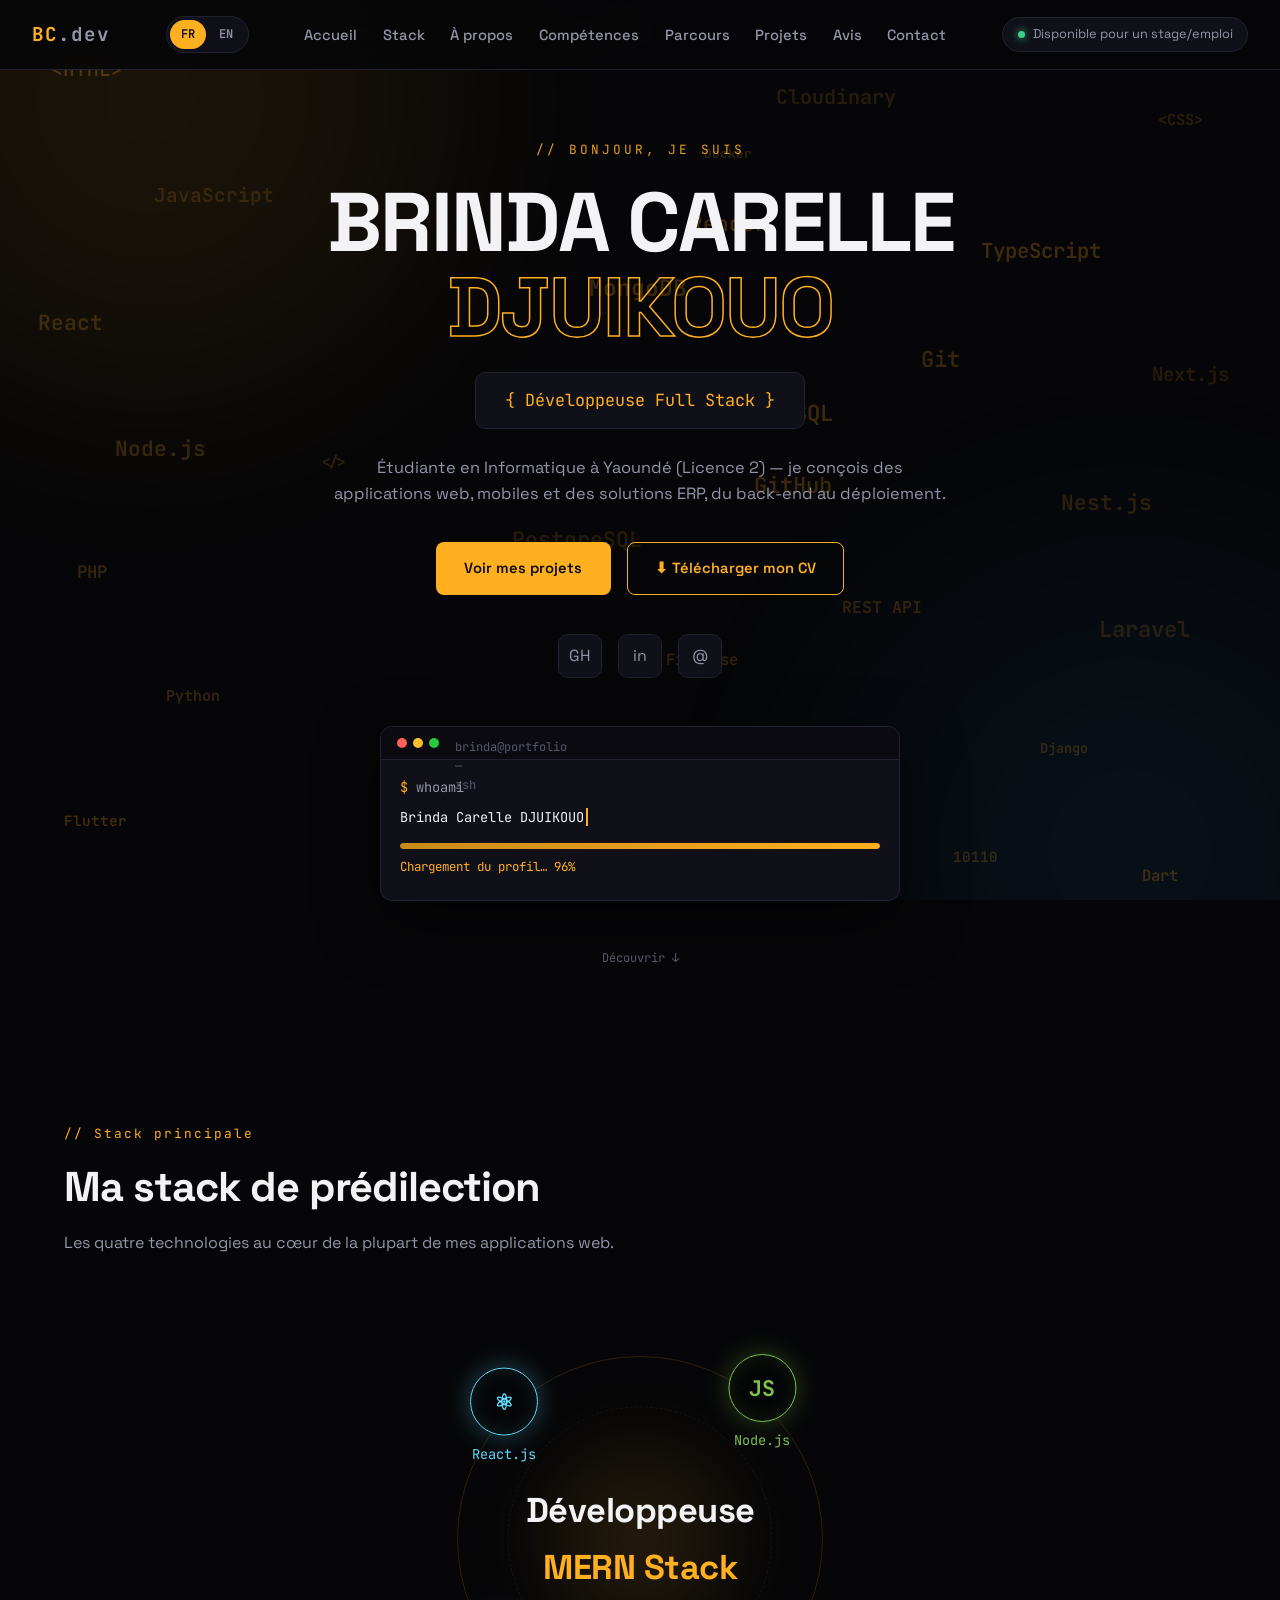
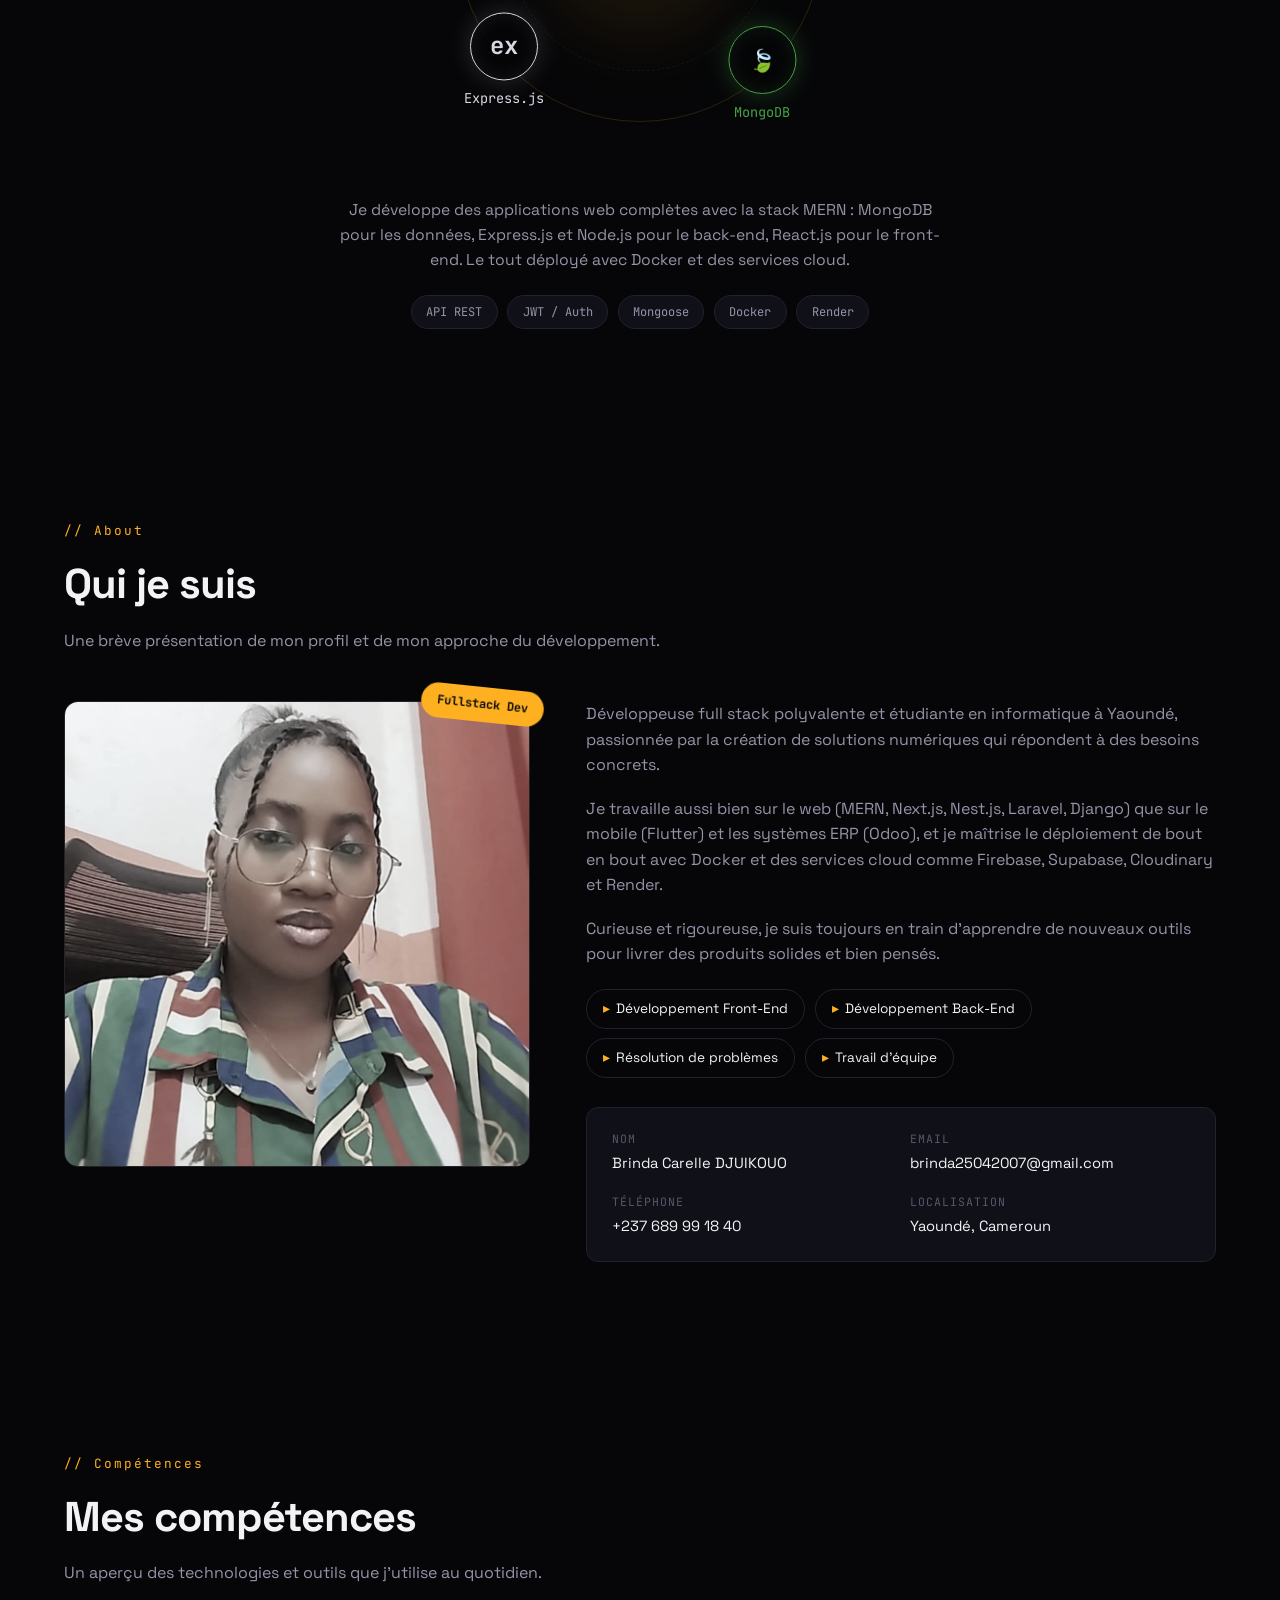
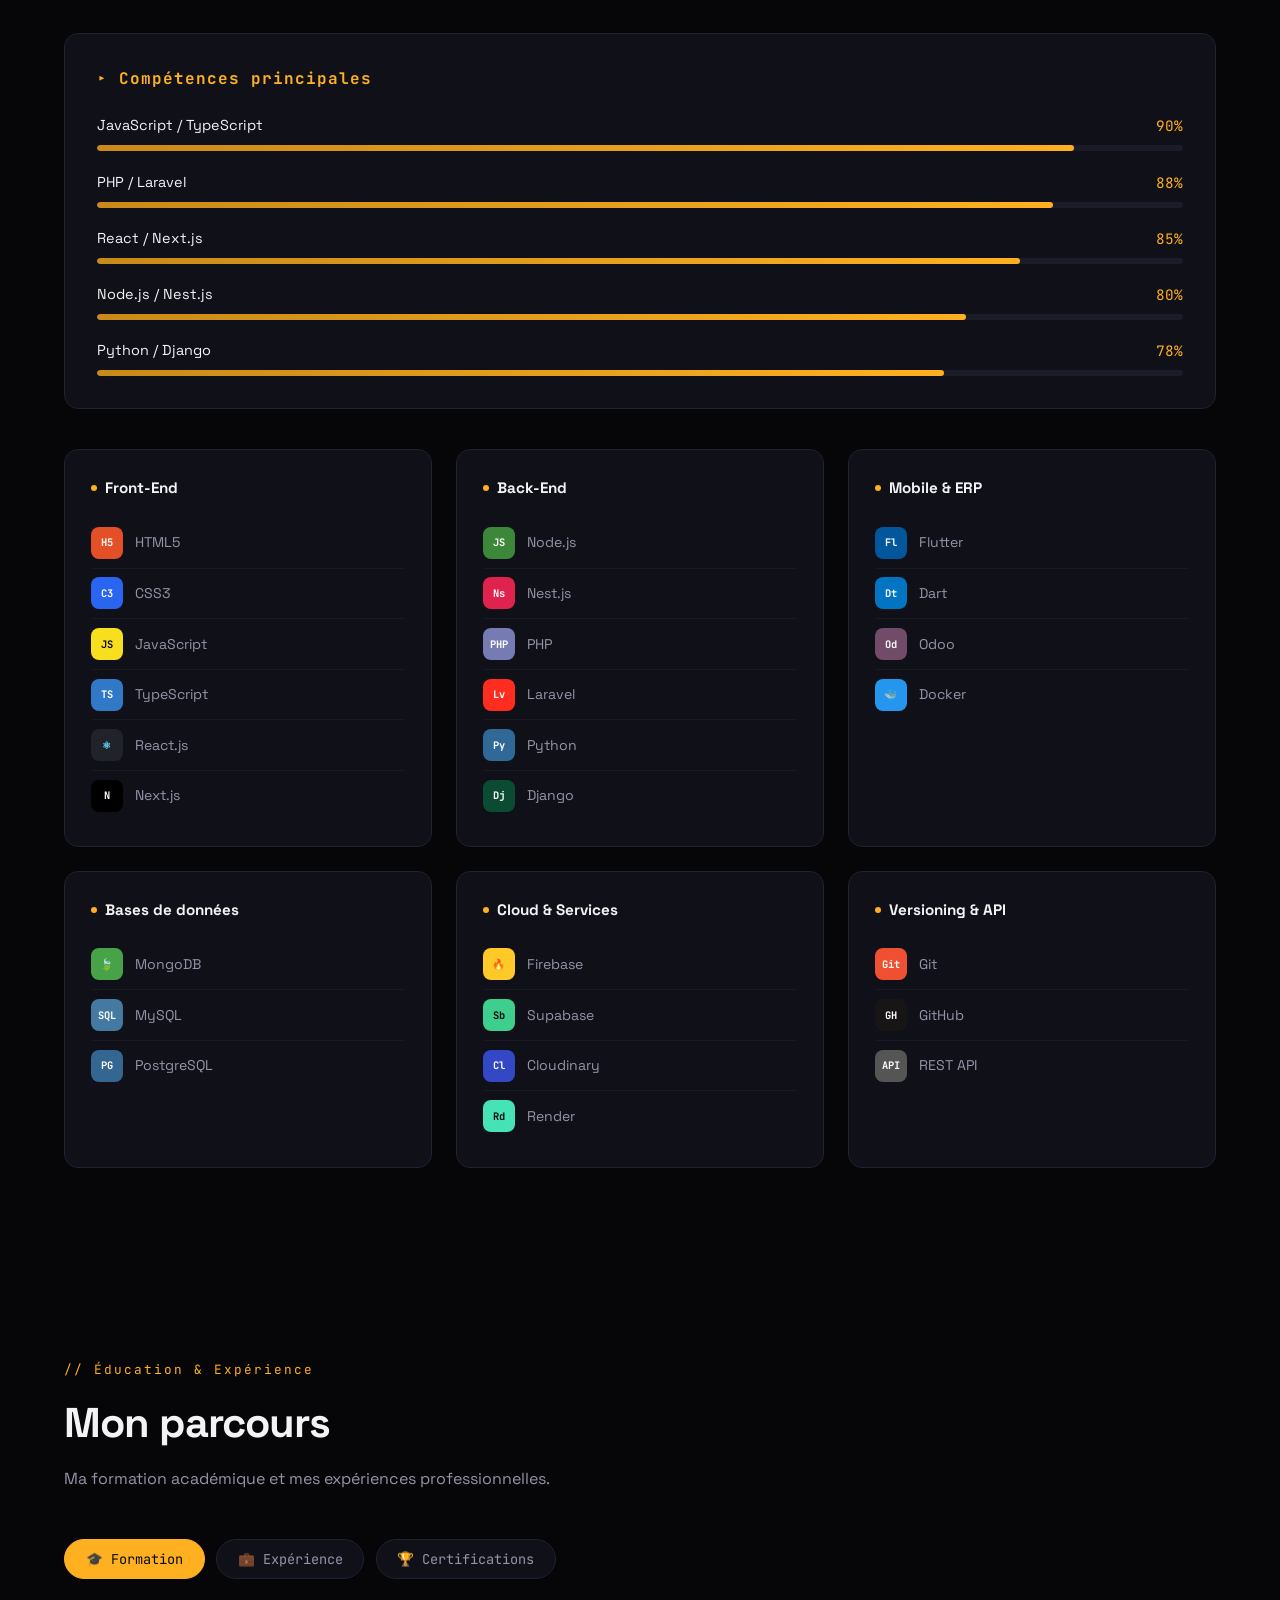
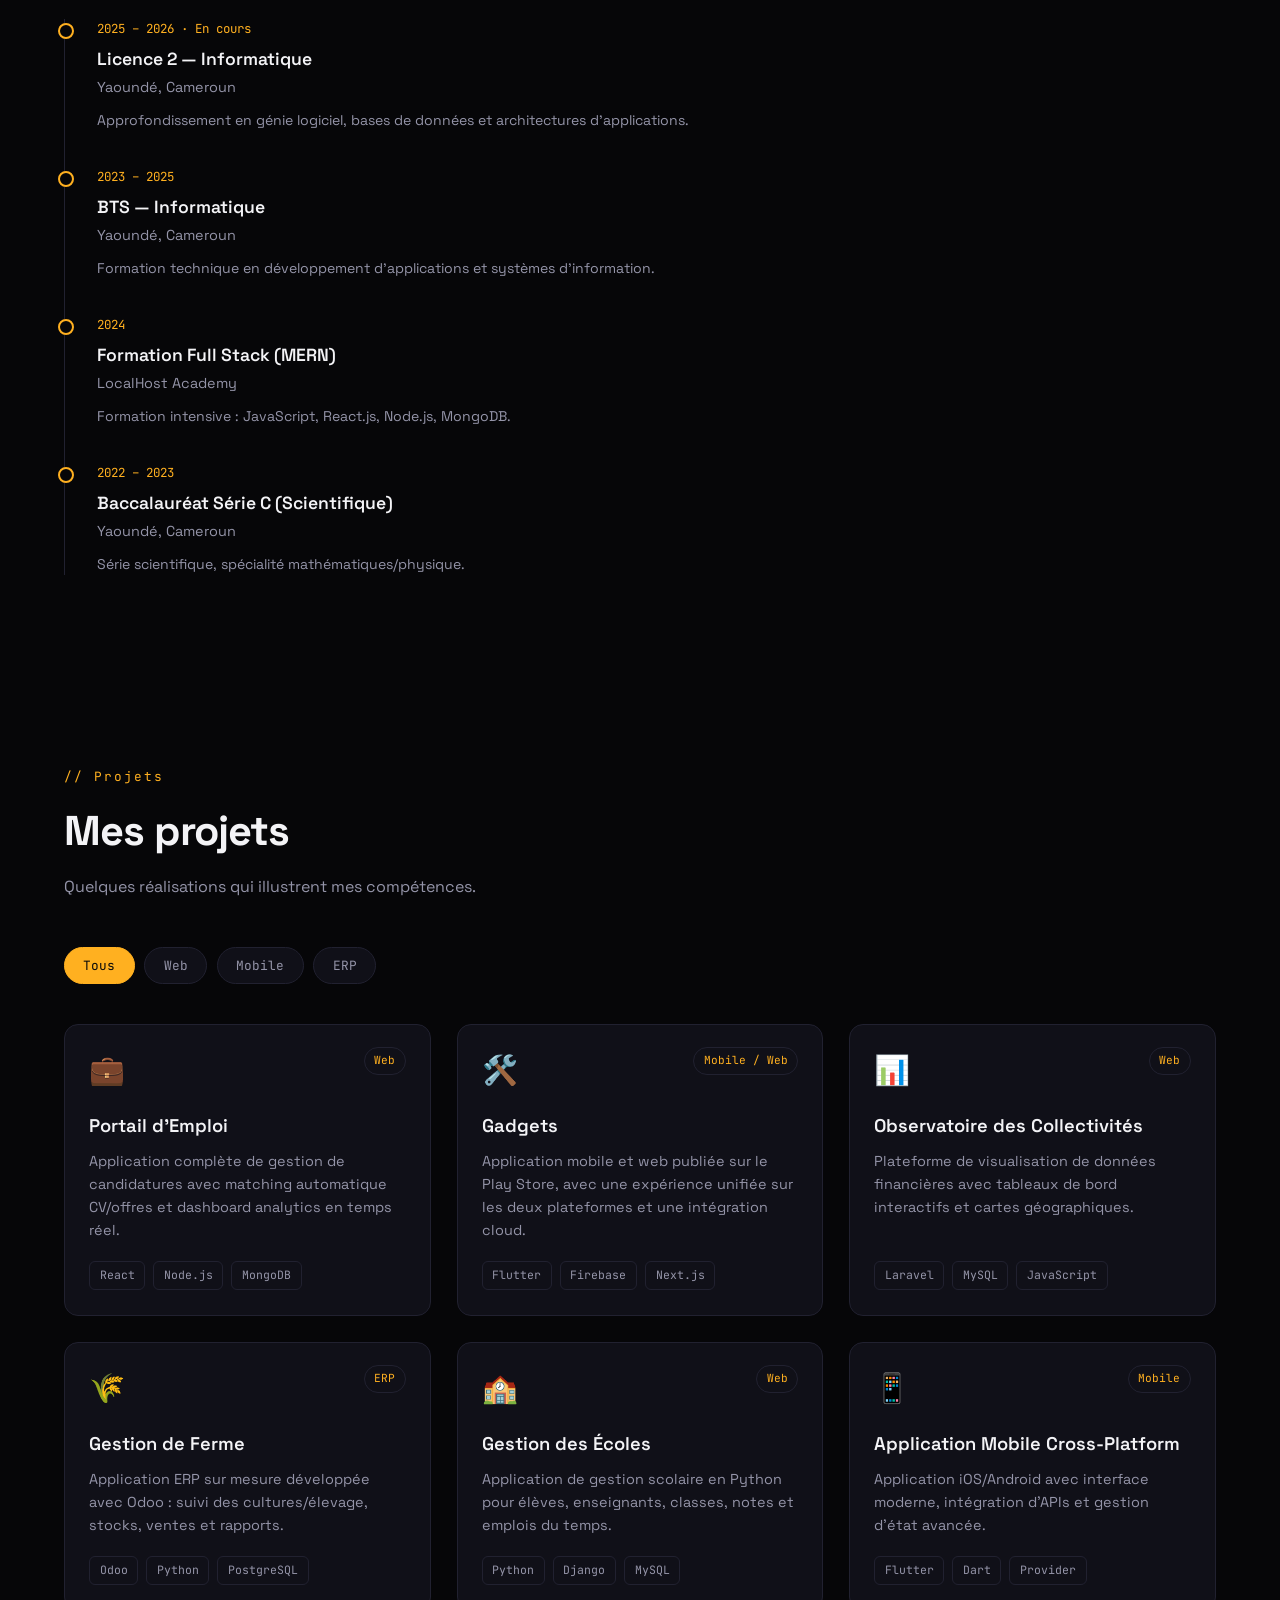
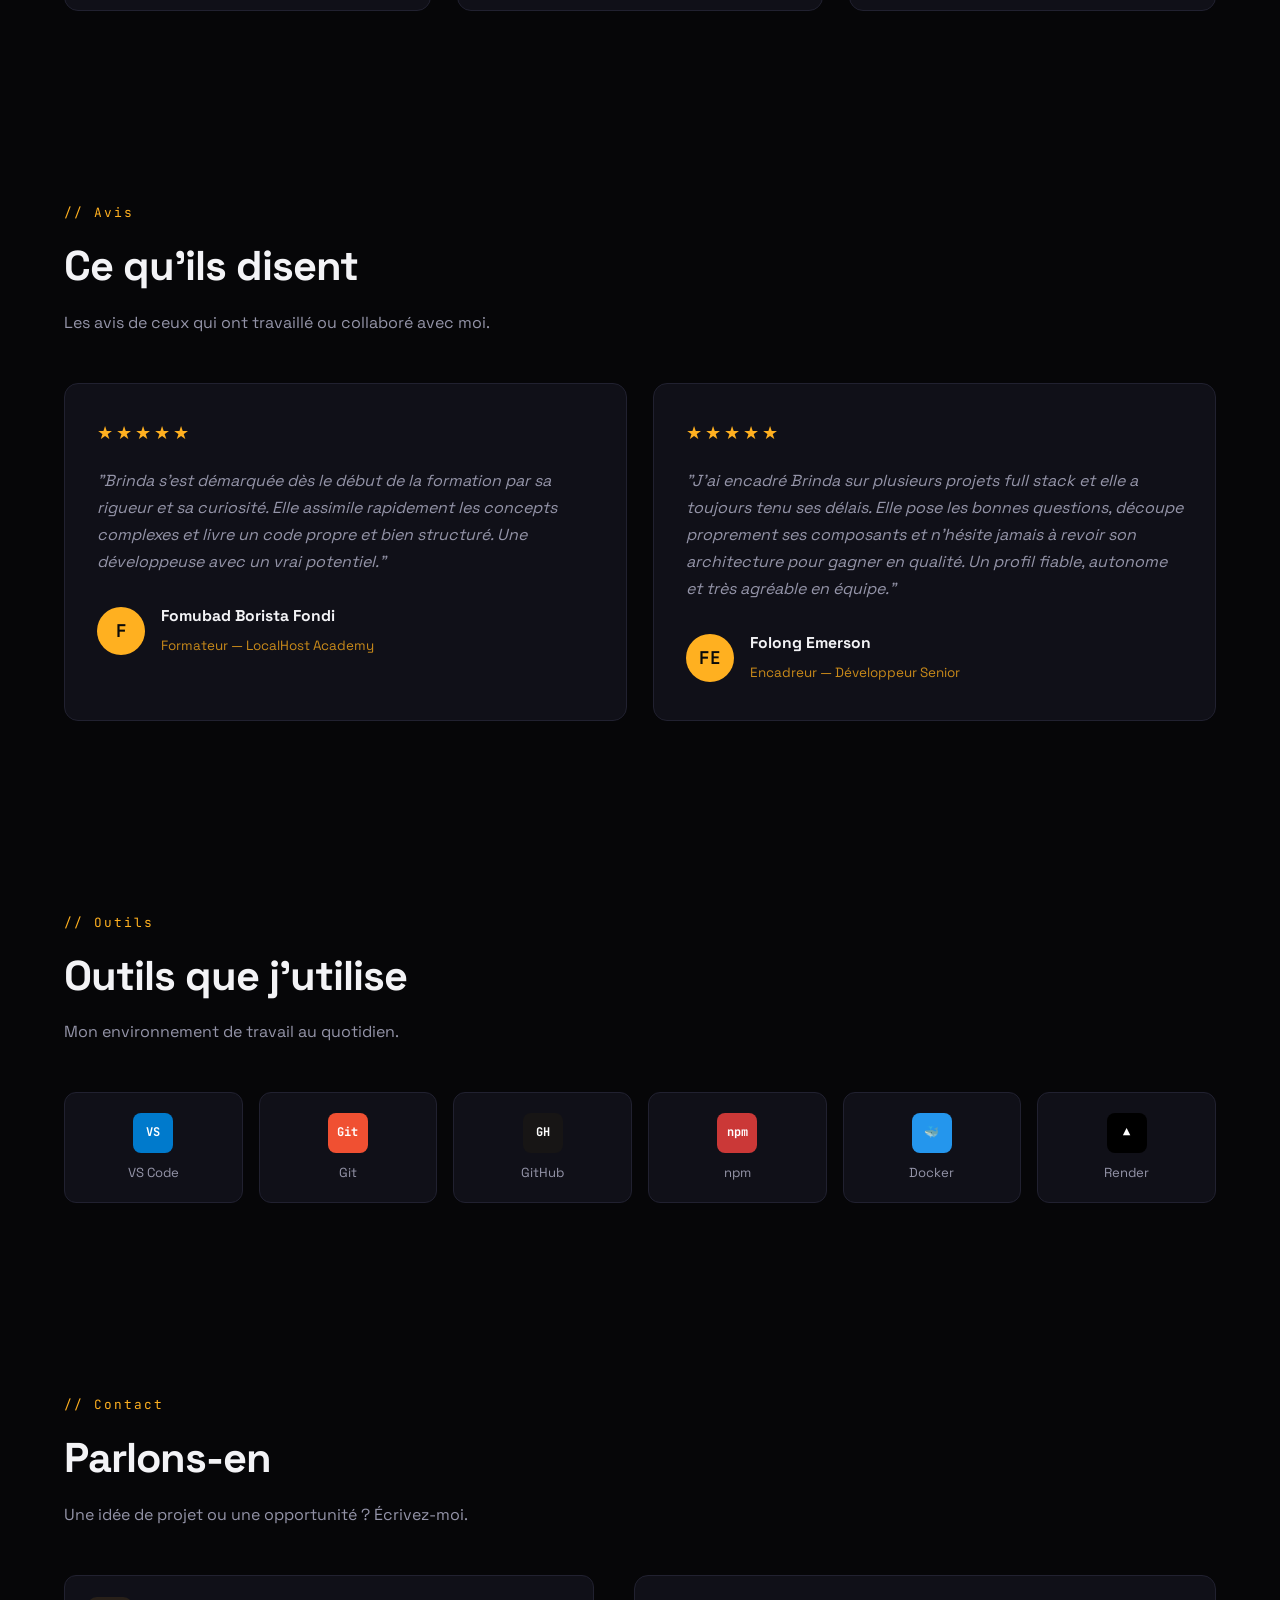
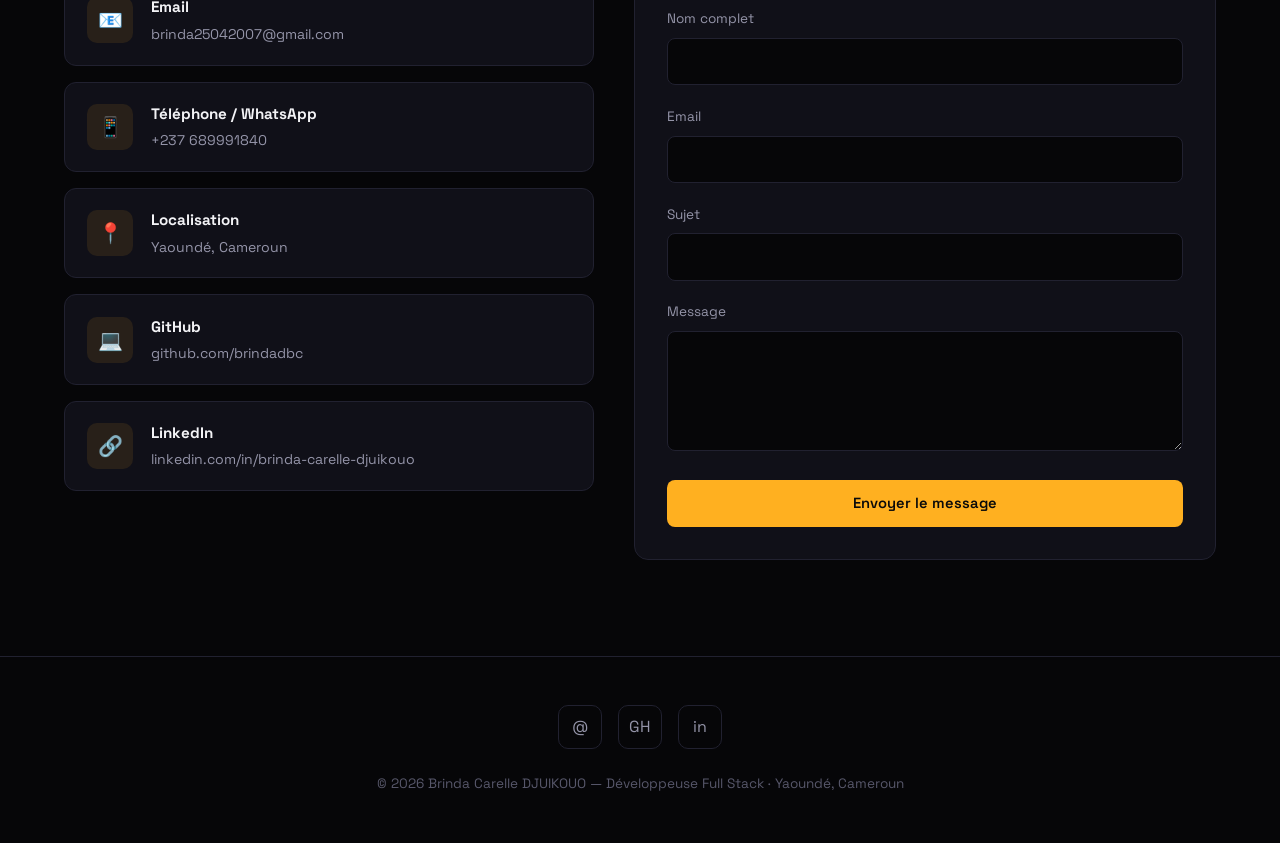
==== commit 482adffa: "portfolio mis a jours" ====
--- a/index.html
+++ b/index.html
@@ -110,6 +110,19 @@
 .menu-toggle{display:none;flex-direction:column;gap:5px;cursor:pointer;}
 .menu-toggle span{width:24px;height:2px;background:var(--gold);border-radius:2px;}
 
+/* ============ LANG SWITCH ============ */
+.lang-switch{
+  display:flex;align-items:center;
+  border:1px solid var(--border);background:var(--card);
+  border-radius:30px;padding:3px;gap:2px;flex-shrink:0;
+}
+.lang-switch button{
+  font-family:var(--mono);font-size:0.75rem;font-weight:600;
+  border:none;background:transparent;color:var(--text-dim);
+  padding:0.4rem 0.7rem;border-radius:20px;cursor:pointer;transition:all .2s;
+}
+.lang-switch button.active{background:var(--gold);color:#0a0a0a;}
+
 /* ============ BUTTONS ============ */
 .btn{
   display:inline-flex;align-items:center;gap:0.5rem;
@@ -516,32 +529,36 @@
 <nav>
   <div class="nav-content">
     <div class="logo">BC<span>.dev</span></div>
+    <div class="lang-switch" id="langSwitch">
+      <button data-lang="fr" class="active">FR</button>
+      <button data-lang="en">EN</button>
+    </div>
     <div class="menu-toggle" onclick="document.getElementById('navLinks').classList.toggle('active')">
       <span></span><span></span><span></span>
     </div>
     <ul class="nav-links" id="navLinks">
-      <li><a href="#accueil">Accueil</a></li>
-      <li><a href="#stack">Stack</a></li>
-      <li><a href="#apropos">À propos</a></li>
-      <li><a href="#competences">Compétences</a></li>
-      <li><a href="#parcours">Parcours</a></li>
-      <li><a href="#projets">Projets</a></li>
-      <li><a href="#avis">Avis</a></li>
-      <li><a href="#contact">Contact</a></li>
+      <li><a href="#accueil" data-i18n="nav.home">Accueil</a></li>
+      <li><a href="#stack" data-i18n="nav.stack">Stack</a></li>
+      <li><a href="#apropos" data-i18n="nav.about">À propos</a></li>
+      <li><a href="#competences" data-i18n="nav.skills">Compétences</a></li>
+      <li><a href="#parcours" data-i18n="nav.path">Parcours</a></li>
+      <li><a href="#projets" data-i18n="nav.projects">Projets</a></li>
+      <li><a href="#avis" data-i18n="nav.testimonials">Avis</a></li>
+      <li><a href="#contact" data-i18n="nav.contact">Contact</a></li>
     </ul>
-    <div class="nav-status"><span class="dot"></span> Disponible pour un stage/emploi</div>
+    <div class="nav-status"><span class="dot"></span> <span data-i18n="nav.available">Disponible pour un stage/emploi</span></div>
   </div>
 </nav>
 
 <!-- HERO -->
 <section id="accueil" class="hero">
-  <div class="hero-badge">// Bonjour, je suis</div>
+  <div class="hero-badge" data-i18n="hero.badge">// Bonjour, je suis</div>
   <h1>BRINDA CARELLE<br><span class="outline">DJUIKOUO</span></h1>
-  <div class="hero-subtitle-box">{ Développeuse Full Stack }</div>
-  <p class="hero-tagline">Étudiante en Informatique à Yaoundé — je conçois des applications web, mobiles et des solutions ERP, du back-end au déploiement.</p>
+  <div class="hero-subtitle-box" data-i18n="hero.subtitle">{ Développeuse Full Stack }</div>
+  <p class="hero-tagline" data-i18n="hero.tagline">Étudiante en Informatique à Yaoundé (Licence 2) — je conçois des applications web, mobiles et des solutions ERP, du back-end au déploiement.</p>
   <div class="hero-cta">
-    <a href="#projets" class="btn btn-primary">Voir mes projets</a>
-    <a href="cv.html" target="_blank" rel="noopener" class="btn btn-outline">⬇ Télécharger mon CV</a>
+    <a href="#projets" class="btn btn-primary" data-i18n="hero.ctaProjects">Voir mes projets</a>
+    <a href="cv.html" target="_blank" rel="noopener" class="btn btn-outline" data-i18n="hero.ctaCv">⬇ Télécharger mon CV</a>
   </div>
   <div class="hero-social">
     <a href="https://github.com/brindadbc" target="_blank" title="GitHub">GH</a>
@@ -558,18 +575,18 @@
       <div class="terminal-line"><span class="prompt">$</span> whoami</div>
       <div class="terminal-line" id="typedLine"><span class="typed"></span></div>
       <div class="terminal-bar-track"><div class="terminal-bar-fill" id="termFill"></div></div>
-      <div class="terminal-pct" id="termPct">Chargement du profil… 0%</div>
-    </div>
-  </div>
-
-  <div class="scroll-hint">Découvrir ↓</div>
+      <div class="terminal-pct" id="termPct" data-i18n-tpl="terminal.loading">Chargement du profil… 0%</div>
+    </div>
+  </div>
+
+  <div class="scroll-hint" data-i18n="hero.scroll">Découvrir ↓</div>
 </section>
 
 <!-- STACK / ORBITE MERN -->
 <section id="stack">
-  <div class="eyebrow">// Stack principale</div>
-  <h2 class="sec-title reveal">Ma stack de prédilection</h2>
-  <p class="sec-desc reveal">Les quatre technologies au cœur de la plupart de mes applications web.</p>
+  <div class="eyebrow" data-i18n="stack.eyebrow">// Stack principale</div>
+  <h2 class="sec-title reveal" data-i18n="stack.title">Ma stack de prédilection</h2>
+  <p class="sec-desc reveal" data-i18n="stack.desc">Les quatre technologies au cœur de la plupart de mes applications web.</p>
 
   <div class="orbit-section reveal">
     <div class="orbit-wrap">
@@ -577,7 +594,7 @@
       <div class="orbit-track"></div>
       <div class="orbit-track inner"></div>
       <div class="orbit-center">
-        <span class="line1">Développeuse</span>
+        <span class="line1" data-i18n="stack.orbitLine1">Développeuse</span>
         <span class="line2">MERN Stack</span>
       </div>
       <div class="orbit-ring">
@@ -587,36 +604,36 @@
         <div class="orbit-node n-mongo"><div class="node-inner"><div class="node-circle">🍃</div><span class="node-label">MongoDB</span></div></div>
       </div>
     </div>
-    <p class="orbit-desc">Je développe des applications web complètes avec la stack MERN : MongoDB pour les données, Express.js et Node.js pour le back-end, React.js pour le front-end. Le tout déployé avec Docker et des services cloud.</p>
+    <p class="orbit-desc" data-i18n="stack.orbitDesc">Je développe des applications web complètes avec la stack MERN : MongoDB pour les données, Express.js et Node.js pour le back-end, React.js pour le front-end. Le tout déployé avec Docker et des services cloud.</p>
     <div class="orbit-stack-tags"><span>API REST</span><span>JWT / Auth</span><span>Mongoose</span><span>Docker</span><span>Render</span></div>
   </div>
 </section>
 
 <!-- ABOUT -->
 <section id="apropos">
-  <div class="eyebrow">// About</div>
-  <h2 class="sec-title reveal">Qui je suis</h2>
-  <p class="sec-desc reveal">Une brève présentation de mon profil et de mon approche du développement.</p>
+  <div class="eyebrow" data-i18n="about.eyebrow">// About</div>
+  <h2 class="sec-title reveal" data-i18n="about.title">Qui je suis</h2>
+  <p class="sec-desc reveal" data-i18n="about.desc">Une brève présentation de mon profil et de mon approche du développement.</p>
   <div class="about-grid">
     <div class="about-photo-wrap reveal">
       <img src="brin.jpeg" alt="Brinda Carelle DJUIKOUO" class="about-photo">
       <div class="about-sticker">Fullstack Dev</div>
     </div>
     <div class="about-text reveal">
-      <p>Développeuse full stack polyvalente et étudiante en informatique à Yaoundé, passionnée par la création de solutions numériques qui répondent à des besoins concrets.</p>
-      <p>Je travaille aussi bien sur le web (MERN, Next.js, Nest.js, Laravel, Django) que sur le mobile (Flutter) et les systèmes ERP (Odoo), et je maîtrise le déploiement de bout en bout avec Docker et des services cloud comme Firebase, Supabase, Cloudinary et Render.</p>
-      <p>Curieuse et rigoureuse, je suis toujours en train d'apprendre de nouveaux outils pour livrer des produits solides et bien pensés.</p>
+      <p data-i18n="about.p1">Développeuse full stack polyvalente et étudiante en informatique à Yaoundé, passionnée par la création de solutions numériques qui répondent à des besoins concrets.</p>
+      <p data-i18n="about.p2">Je travaille aussi bien sur le web (MERN, Next.js, Nest.js, Laravel, Django) que sur le mobile (Flutter) et les systèmes ERP (Odoo), et je maîtrise le déploiement de bout en bout avec Docker et des services cloud comme Firebase, Supabase, Cloudinary et Render.</p>
+      <p data-i18n="about.p3">Curieuse et rigoureuse, je suis toujours en train d'apprendre de nouveaux outils pour livrer des produits solides et bien pensés.</p>
       <div class="about-tags">
-        <span class="about-tag">Développement Front-End</span>
-        <span class="about-tag">Développement Back-End</span>
-        <span class="about-tag">Résolution de problèmes</span>
-        <span class="about-tag">Travail d'équipe</span>
+        <span class="about-tag" data-i18n="about.tag1">Développement Front-End</span>
+        <span class="about-tag" data-i18n="about.tag2">Développement Back-End</span>
+        <span class="about-tag" data-i18n="about.tag3">Résolution de problèmes</span>
+        <span class="about-tag" data-i18n="about.tag4">Travail d'équipe</span>
       </div>
       <div class="info-card">
-        <div class="info-row"><div class="k">Nom</div><div class="v">Brinda Carelle DJUIKOUO</div></div>
-        <div class="info-row"><div class="k">Email</div><div class="v">brinda25042007@gmail.com</div></div>
-        <div class="info-row"><div class="k">Téléphone</div><div class="v">+237 689 99 18 40</div></div>
-        <div class="info-row"><div class="k">Localisation</div><div class="v">Yaoundé, Cameroun</div></div>
+        <div class="info-row"><div class="k" data-i18n="about.name">Nom</div><div class="v">Brinda Carelle DJUIKOUO</div></div>
+        <div class="info-row"><div class="k" data-i18n="about.email">Email</div><div class="v">brinda25042007@gmail.com</div></div>
+        <div class="info-row"><div class="k" data-i18n="about.phone">Téléphone</div><div class="v">+237 689 99 18 40</div></div>
+        <div class="info-row"><div class="k" data-i18n="about.location">Localisation</div><div class="v" data-i18n="about.locationVal">Yaoundé, Cameroun</div></div>
       </div>
     </div>
   </div>
@@ -624,12 +641,12 @@
 
 <!-- SKILLS -->
 <section id="competences">
-  <div class="eyebrow">// Compétences</div>
-  <h2 class="sec-title reveal">Mes compétences</h2>
-  <p class="sec-desc reveal">Un aperçu des technologies et outils que j'utilise au quotidien.</p>
+  <div class="eyebrow" data-i18n="skills.eyebrow">// Compétences</div>
+  <h2 class="sec-title reveal" data-i18n="skills.title">Mes compétences</h2>
+  <p class="sec-desc reveal" data-i18n="skills.desc">Un aperçu des technologies et outils que j'utilise au quotidien.</p>
 
   <div class="skills-top reveal">
-    <h3>▸ Compétences principales</h3>
+    <h3 data-i18n="skills.mainTitle">▸ Compétences principales</h3>
     <div class="skill-row"><div class="skill-row-top"><span>JavaScript / TypeScript</span><span class="pct">90%</span></div><div class="skill-track"><div class="skill-fill" data-w="90"></div></div></div>
     <div class="skill-row"><div class="skill-row-top"><span>PHP / Laravel</span><span class="pct">88%</span></div><div class="skill-track"><div class="skill-fill" data-w="88"></div></div></div>
     <div class="skill-row"><div class="skill-row-top"><span>React / Next.js</span><span class="pct">85%</span></div><div class="skill-track"><div class="skill-fill" data-w="85"></div></div></div>
@@ -639,7 +656,7 @@
 
   <div class="skill-categories">
     <div class="skill-cat reveal">
-      <h4>Front-End</h4>
+      <h4 data-i18n="skills.catFrontend">Front-End</h4>
       <div class="tech-badge-row"><div class="tech-icon" style="background:#e34f26">H5</div><span class="tname">HTML5</span></div>
       <div class="tech-badge-row"><div class="tech-icon" style="background:#2965f1">C3</div><span class="tname">CSS3</span></div>
       <div class="tech-badge-row"><div class="tech-icon" style="background:#f7df1e;color:#0a0a0a">JS</div><span class="tname">JavaScript</span></div>
@@ -648,7 +665,7 @@
       <div class="tech-badge-row"><div class="tech-icon" style="background:#000">N</div><span class="tname">Next.js</span></div>
     </div>
     <div class="skill-cat reveal">
-      <h4>Back-End</h4>
+      <h4 data-i18n="skills.catBackend">Back-End</h4>
       <div class="tech-badge-row"><div class="tech-icon" style="background:#3c873a">JS</div><span class="tname">Node.js</span></div>
       <div class="tech-badge-row"><div class="tech-icon" style="background:#e0234e">Ns</div><span class="tname">Nest.js</span></div>
       <div class="tech-badge-row"><div class="tech-icon" style="background:#777bb4">PHP</div><span class="tname">PHP</span></div>
@@ -657,27 +674,27 @@
       <div class="tech-badge-row"><div class="tech-icon" style="background:#0c4b33">Dj</div><span class="tname">Django</span></div>
     </div>
     <div class="skill-cat reveal">
-      <h4>Mobile & ERP</h4>
+      <h4 data-i18n="skills.catMobile">Mobile & ERP</h4>
       <div class="tech-badge-row"><div class="tech-icon" style="background:#02569b">Fl</div><span class="tname">Flutter</span></div>
       <div class="tech-badge-row"><div class="tech-icon" style="background:#0175c2">Dt</div><span class="tname">Dart</span></div>
       <div class="tech-badge-row"><div class="tech-icon" style="background:#714b67">Od</div><span class="tname">Odoo</span></div>
       <div class="tech-badge-row"><div class="tech-icon" style="background:#2496ed">🐳</div><span class="tname">Docker</span></div>
     </div>
     <div class="skill-cat reveal">
-      <h4>Bases de données</h4>
+      <h4 data-i18n="skills.catDb">Bases de données</h4>
       <div class="tech-badge-row"><div class="tech-icon" style="background:#47a248">🍃</div><span class="tname">MongoDB</span></div>
       <div class="tech-badge-row"><div class="tech-icon" style="background:#4479a1">SQL</div><span class="tname">MySQL</span></div>
       <div class="tech-badge-row"><div class="tech-icon" style="background:#336791">PG</div><span class="tname">PostgreSQL</span></div>
     </div>
     <div class="skill-cat reveal">
-      <h4>Cloud & Services</h4>
+      <h4 data-i18n="skills.catCloud">Cloud & Services</h4>
       <div class="tech-badge-row"><div class="tech-icon" style="background:#ffca28;color:#0a0a0a">🔥</div><span class="tname">Firebase</span></div>
       <div class="tech-badge-row"><div class="tech-icon" style="background:#3ecf8e;color:#0a0a0a">Sb</div><span class="tname">Supabase</span></div>
       <div class="tech-badge-row"><div class="tech-icon" style="background:#3448c5">Cl</div><span class="tname">Cloudinary</span></div>
       <div class="tech-badge-row"><div class="tech-icon" style="background:#46e3b7;color:#0a0a0a">Rd</div><span class="tname">Render</span></div>
     </div>
     <div class="skill-cat reveal">
-      <h4>Versioning & API</h4>
+      <h4 data-i18n="skills.catVersioning">Versioning & API</h4>
       <div class="tech-badge-row"><div class="tech-icon" style="background:#f05032">Git</div><span class="tname">Git</span></div>
       <div class="tech-badge-row"><div class="tech-icon" style="background:#171515">GH</div><span class="tname">GitHub</span></div>
       <div class="tech-badge-row"><div class="tech-icon" style="background:#555">API</div><span class="tname">REST API</span></div>
@@ -687,41 +704,41 @@
 
 <!-- PARCOURS -->
 <section id="parcours">
-  <div class="eyebrow">// Éducation & Expérience</div>
-  <h2 class="sec-title reveal">Mon parcours</h2>
-  <p class="sec-desc reveal">Ma formation académique et mes expériences professionnelles.</p>
+  <div class="eyebrow" data-i18n="path.eyebrow">// Éducation & Expérience</div>
+  <h2 class="sec-title reveal" data-i18n="path.title">Mon parcours</h2>
+  <p class="sec-desc reveal" data-i18n="path.desc">Ma formation académique et mes expériences professionnelles.</p>
 
   <div class="parcours-tabs">
-    <button class="p-tab active" data-tab="edu">🎓 Formation</button>
-    <button class="p-tab" data-tab="exp">💼 Expérience</button>
-    <button class="p-tab" data-tab="cert">🏆 Certifications</button>
+    <button class="p-tab active" data-tab="edu"><span data-i18n="path.tabEdu">🎓 Formation</span></button>
+    <button class="p-tab" data-tab="exp"><span data-i18n="path.tabExp">💼 Expérience</span></button>
+    <button class="p-tab" data-tab="cert"><span data-i18n="path.tabCert">🏆 Certifications</span></button>
   </div>
 
   <div class="t-panel active" id="panel-edu">
     <div class="timeline">
       <div class="t-item reveal">
-        <div class="t-date">2025 – 2026 · En cours</div>
-        <div class="t-title">Licence 2 — Informatique</div>
-        <div class="t-org">Yaoundé, Cameroun</div>
-        <p class="t-desc">Approfondissement en génie logiciel, bases de données et architectures d'applications.</p>
+        <div class="t-date" data-i18n="path.edu1.date">2025 – 2026 · En cours</div>
+        <div class="t-title" data-i18n="path.edu1.title">Licence 2 — Informatique</div>
+        <div class="t-org" data-i18n="path.edu1.org">Yaoundé, Cameroun</div>
+        <p class="t-desc" data-i18n="path.edu1.desc">Approfondissement en génie logiciel, bases de données et architectures d'applications.</p>
       </div>
       <div class="t-item reveal">
         <div class="t-date">2023 – 2025</div>
-        <div class="t-title">BTS — Informatique</div>
-        <div class="t-org">Yaoundé, Cameroun</div>
-        <p class="t-desc">Formation technique en développement d'applications et systèmes d'information.</p>
+        <div class="t-title" data-i18n="path.edu2.title">BTS — Informatique</div>
+        <div class="t-org" data-i18n="path.edu2.org">Yaoundé, Cameroun</div>
+        <p class="t-desc" data-i18n="path.edu2.desc">Formation technique en développement d'applications et systèmes d'information.</p>
       </div>
       <div class="t-item reveal">
         <div class="t-date">2024</div>
-        <div class="t-title">Formation Full Stack (MERN)</div>
+        <div class="t-title" data-i18n="path.edu3.title">Formation Full Stack (MERN)</div>
         <div class="t-org">LocalHost Academy</div>
-        <p class="t-desc">Formation intensive : JavaScript, React.js, Node.js, MongoDB.</p>
+        <p class="t-desc" data-i18n="path.edu3.desc">Formation intensive : JavaScript, React.js, Node.js, MongoDB.</p>
       </div>
       <div class="t-item reveal">
-        <div class="t-date">2022 – 2023</div>
-        <div class="t-title">Baccalauréat Série C (Scientifique)</div>
-        <div class="t-org">Yaoundé, Cameroun</div>
-        <p class="t-desc">Série scientifique, spécialité mathématiques/physique.</p>
+        <div class="t-date" data-i18n="path.edu4.date">2022 – 2023</div>
+        <div class="t-title" data-i18n="path.edu4.title">Baccalauréat Série C (Scientifique)</div>
+        <div class="t-org" data-i18n="path.edu4.org">Yaoundé, Cameroun</div>
+        <p class="t-desc" data-i18n="path.edu4.desc">Série scientifique, spécialité mathématiques/physique.</p>
       </div>
     </div>
   </div>
@@ -729,23 +746,23 @@
   <div class="t-panel" id="panel-exp">
     <div class="timeline">
       <div class="t-item reveal">
-        <div class="t-date">Nov 2024 – Présent</div>
-        <div class="t-title">Développeuse Full Stack</div>
+        <div class="t-date" data-i18n="path.exp1.date">Nov 2024 – Présent</div>
+        <div class="t-title" data-i18n="path.exp1.title">Développeuse Full Stack</div>
         <div class="t-org">LocalHost Academy · Yaoundé</div>
         <ul class="t-desc">
-          <li>Développement d'applications web complètes avec architectures scalables</li>
-          <li>Création d'un portail d'emploi avec suivi des candidatures</li>
-          <li>Interfaces modernes et responsives avec React.js</li>
+          <li data-i18n="path.exp1.li1">Développement d'applications web complètes avec architectures scalables</li>
+          <li data-i18n="path.exp1.li2">Création d'un portail d'emploi avec suivi des candidatures</li>
+          <li data-i18n="path.exp1.li3">Interfaces modernes et responsives avec React.js</li>
         </ul>
       </div>
       <div class="t-item reveal">
-        <div class="t-date">Avr – Juin 2025</div>
-        <div class="t-title">Stagiaire Développeuse Web</div>
-        <div class="t-org">Chambre des Comptes du Cameroun · Yaoundé</div>
+        <div class="t-date" data-i18n="path.exp2.date">Avr – Juin 2025</div>
+        <div class="t-title" data-i18n="path.exp2.title">Stagiaire Développeuse Web</div>
+        <div class="t-org" data-i18n="path.exp2.org">Chambre des Comptes du Cameroun · Yaoundé</div>
         <ul class="t-desc">
-          <li>Développement de l'Observatoire des Collectivités Territoriales</li>
-          <li>Tableaux de bord interactifs et cartes géographiques</li>
-          <li>Amélioration de 40% de la lisibilité des données</li>
+          <li data-i18n="path.exp2.li1">Développement de l'Observatoire des Collectivités Territoriales</li>
+          <li data-i18n="path.exp2.li2">Tableaux de bord interactifs et cartes géographiques</li>
+          <li data-i18n="path.exp2.li3">Amélioration de 40% de la lisibilité des données</li>
         </ul>
       </div>
     </div>
@@ -755,21 +772,21 @@
     <div class="timeline">
       <div class="t-item reveal">
         <div class="t-date">2024</div>
-        <div class="t-title">Certification — Développement Full Stack PHP</div>
+        <div class="t-title" data-i18n="path.cert1.title">Certification — Développement Full Stack PHP</div>
         <div class="t-org">LocalHost Academy</div>
-        <p class="t-desc">Développement d'applications web avec PHP et le framework Laravel : architecture MVC, gestion de base de données et API.</p>
+        <p class="t-desc" data-i18n="path.cert1.desc">Développement d'applications web avec PHP et le framework Laravel : architecture MVC, gestion de base de données et API.</p>
       </div>
       <div class="t-item reveal">
         <div class="t-date">2024</div>
-        <div class="t-title">Certification — Développement Mobile Flutter</div>
+        <div class="t-title" data-i18n="path.cert2.title">Certification — Développement Mobile Flutter</div>
         <div class="t-org">LocalHost Academy</div>
-        <p class="t-desc">Création d'applications mobiles cross-platform (iOS/Android) avec Flutter et Dart.</p>
+        <p class="t-desc" data-i18n="path.cert2.desc">Création d'applications mobiles cross-platform (iOS/Android) avec Flutter et Dart.</p>
       </div>
       <div class="t-item reveal">
         <div class="t-date">2024</div>
-        <div class="t-title">Certification — Développement Web JavaScript (Full Stack)</div>
+        <div class="t-title" data-i18n="path.cert3.title">Certification — Développement Web JavaScript (Full Stack)</div>
         <div class="t-org">LocalHost Academy</div>
-        <p class="t-desc">Développement full stack avec JavaScript : React.js, Node.js, Express.js et MongoDB (stack MERN).</p>
+        <p class="t-desc" data-i18n="path.cert3.desc">Développement full stack avec JavaScript : React.js, Node.js, Express.js et MongoDB (stack MERN).</p>
       </div>
     </div>
   </div>
@@ -777,12 +794,12 @@
 
 <!-- PROJECTS -->
 <section id="projets">
-  <div class="eyebrow">// Projets</div>
-  <h2 class="sec-title reveal">Mes projets</h2>
-  <p class="sec-desc reveal">Quelques réalisations qui illustrent mes compétences.</p>
+  <div class="eyebrow" data-i18n="projects.eyebrow">// Projets</div>
+  <h2 class="sec-title reveal" data-i18n="projects.title">Mes projets</h2>
+  <p class="sec-desc reveal" data-i18n="projects.desc">Quelques réalisations qui illustrent mes compétences.</p>
 
   <div class="filter-row">
-    <button class="f-btn active" data-filter="all">Tous</button>
+    <button class="f-btn active" data-filter="all"><span data-i18n="projects.filterAll">Tous</span></button>
     <button class="f-btn" data-filter="web">Web</button>
     <button class="f-btn" data-filter="mobile">Mobile</button>
     <button class="f-btn" data-filter="erp">ERP</button>
@@ -792,8 +809,8 @@
     <div class="project-card reveal" data-cat="web">
       <div class="project-top"><span class="project-icon">💼</span><span class="project-tag">Web</span></div>
       <div class="project-content">
-        <div class="project-title">Portail d'Emploi</div>
-        <p class="project-desc">Application complète de gestion de candidatures avec matching automatique CV/offres et dashboard analytics en temps réel.</p>
+        <div class="project-title" data-i18n="projects.p1.title">Portail d'Emploi</div>
+        <p class="project-desc" data-i18n="projects.p1.desc">Application complète de gestion de candidatures avec matching automatique CV/offres et dashboard analytics en temps réel.</p>
         <div class="project-tags"><span>React</span><span>Node.js</span><span>MongoDB</span></div>
       </div>
     </div>
@@ -802,7 +819,7 @@
       <div class="project-top"><span class="project-icon">🛠️</span><span class="project-tag">Mobile / Web</span></div>
       <div class="project-content">
         <div class="project-title">Gadgets</div>
-        <p class="project-desc">Application mobile et web publiée sur le Play Store, avec une expérience unifiée sur les deux plateformes et une intégration cloud.</p>
+        <p class="project-desc" data-i18n="projects.p2.desc">Application mobile et web publiée sur le Play Store, avec une expérience unifiée sur les deux plateformes et une intégration cloud.</p>
         <div class="project-tags"><span>Flutter</span><span>Firebase</span><span>Next.js</span></div>
       </div>
     </div>
@@ -810,8 +827,8 @@
     <div class="project-card reveal" data-cat="web">
       <div class="project-top"><span class="project-icon">📊</span><span class="project-tag">Web</span></div>
       <div class="project-content">
-        <div class="project-title">Observatoire des Collectivités</div>
-        <p class="project-desc">Plateforme de visualisation de données financières avec tableaux de bord interactifs et cartes géographiques.</p>
+        <div class="project-title" data-i18n="projects.p3.title">Observatoire des Collectivités</div>
+        <p class="project-desc" data-i18n="projects.p3.desc">Plateforme de visualisation de données financières avec tableaux de bord interactifs et cartes géographiques.</p>
         <div class="project-tags"><span>Laravel</span><span>MySQL</span><span>JavaScript</span></div>
       </div>
     </div>
@@ -819,8 +836,8 @@
     <div class="project-card reveal" data-cat="erp">
       <div class="project-top"><span class="project-icon">🌾</span><span class="project-tag">ERP</span></div>
       <div class="project-content">
-        <div class="project-title">Gestion de Ferme</div>
-        <p class="project-desc">Application ERP sur mesure développée avec Odoo : suivi des cultures/élevage, stocks, ventes et rapports.</p>
+        <div class="project-title" data-i18n="projects.p4.title">Gestion de Ferme</div>
+        <p class="project-desc" data-i18n="projects.p4.desc">Application ERP sur mesure développée avec Odoo : suivi des cultures/élevage, stocks, ventes et rapports.</p>
         <div class="project-tags"><span>Odoo</span><span>Python</span><span>PostgreSQL</span></div>
       </div>
     </div>
@@ -828,8 +845,8 @@
     <div class="project-card reveal" data-cat="web">
       <div class="project-top"><span class="project-icon">🏫</span><span class="project-tag">Web</span></div>
       <div class="project-content">
-        <div class="project-title">Gestion des Écoles</div>
-        <p class="project-desc">Application de gestion scolaire en Python pour élèves, enseignants, classes, notes et emplois du temps.</p>
+        <div class="project-title" data-i18n="projects.p5.title">Gestion des Écoles</div>
+        <p class="project-desc" data-i18n="projects.p5.desc">Application de gestion scolaire en Python pour élèves, enseignants, classes, notes et emplois du temps.</p>
         <div class="project-tags"><span>Python</span><span>Django</span><span>MySQL</span></div>
       </div>
     </div>
@@ -837,8 +854,8 @@
     <div class="project-card reveal" data-cat="mobile">
       <div class="project-top"><span class="project-icon">📱</span><span class="project-tag">Mobile</span></div>
       <div class="project-content">
-        <div class="project-title">Application Mobile Cross-Platform</div>
-        <p class="project-desc">Application iOS/Android avec interface moderne, intégration d'APIs et gestion d'état avancée.</p>
+        <div class="project-title" data-i18n="projects.p6.title">Application Mobile Cross-Platform</div>
+        <p class="project-desc" data-i18n="projects.p6.desc">Application iOS/Android avec interface moderne, intégration d'APIs et gestion d'état avancée.</p>
         <div class="project-tags"><span>Flutter</span><span>Dart</span><span>Provider</span></div>
       </div>
     </div>
@@ -847,31 +864,31 @@
 
 <!-- AVIS -->
 <section id="avis">
-  <div class="eyebrow">// Avis</div>
-  <h2 class="sec-title reveal">Ce qu'ils disent</h2>
-  <p class="sec-desc reveal">Les avis de ceux qui ont travaillé ou collaboré avec moi.</p>
+  <div class="eyebrow" data-i18n="testimonials.eyebrow">// Avis</div>
+  <h2 class="sec-title reveal" data-i18n="testimonials.title">Ce qu'ils disent</h2>
+  <p class="sec-desc reveal" data-i18n="testimonials.desc">Les avis de ceux qui ont travaillé ou collaboré avec moi.</p>
 
   <div class="testimonials-grid">
     <div class="testimonial-card reveal">
       <div class="t-stars">★★★★★</div>
-      <p class="t-quote">"Brinda s'est démarquée dès le début de la formation par sa rigueur et sa curiosité. Elle assimile rapidement les concepts complexes et livre un code propre et bien structuré. Une développeuse avec un vrai potentiel."</p>
+      <p class="t-quote" data-i18n="testimonials.t1.quote">"Brinda s'est démarquée dès le début de la formation par sa rigueur et sa curiosité. Elle assimile rapidement les concepts complexes et livre un code propre et bien structuré. Une développeuse avec un vrai potentiel."</p>
       <div class="t-author">
         <div class="t-avatar">F</div>
         <div>
           <h4>Fomubad Borista Fondi</h4>
-          <span>Formateur — LocalHost Academy</span>
+          <span data-i18n="testimonials.t1.role">Formateur — LocalHost Academy</span>
         </div>
       </div>
     </div>
 
     <div class="testimonial-card reveal">
       <div class="t-stars">★★★★★</div>
-      <p class="t-quote">"J'ai encadré Brinda sur plusieurs projets full stack et elle a toujours tenu ses délais. Elle pose les bonnes questions, découpe proprement ses composants et n'hésite jamais à revoir son architecture pour gagner en qualité. Un profil fiable, autonome et très agréable en équipe."</p>
+      <p class="t-quote" data-i18n="testimonials.t2.quote">"J'ai encadré Brinda sur plusieurs projets full stack et elle a toujours tenu ses délais. Elle pose les bonnes questions, découpe proprement ses composants et n'hésite jamais à revoir son architecture pour gagner en qualité. Un profil fiable, autonome et très agréable en équipe."</p>
       <div class="t-author">
         <div class="t-avatar">FE</div>
         <div>
           <h4>Folong Emerson</h4>
-          <span>Encadreur — Développeur Senior</span>
+          <span data-i18n="testimonials.t2.role">Encadreur — Développeur Senior</span>
         </div>
       </div>
     </div>
@@ -880,9 +897,9 @@
 
 <!-- TOOLS -->
 <section id="outils">
-  <div class="eyebrow">// Outils</div>
-  <h2 class="sec-title reveal">Outils que j'utilise</h2>
-  <p class="sec-desc reveal">Mon environnement de travail au quotidien.</p>
+  <div class="eyebrow" data-i18n="tools.eyebrow">// Outils</div>
+  <h2 class="sec-title reveal" data-i18n="tools.title">Outils que j'utilise</h2>
+  <p class="sec-desc reveal" data-i18n="tools.desc">Mon environnement de travail au quotidien.</p>
   <div class="tools-grid">
     <div class="tool-card reveal"><div class="tech-icon" style="background:#007acc">VS</div><span class="tname">VS Code</span></div>
     <div class="tool-card reveal"><div class="tech-icon" style="background:#f05032">Git</div><span class="tname">Git</span></div>
@@ -895,23 +912,23 @@
 
 <!-- CONTACT -->
 <section id="contact">
-  <div class="eyebrow">// Contact</div>
-  <h2 class="sec-title reveal">Parlons-en</h2>
-  <p class="sec-desc reveal">Une idée de projet ou une opportunité ? Écrivez-moi.</p>
+  <div class="eyebrow" data-i18n="contact.eyebrow">// Contact</div>
+  <h2 class="sec-title reveal" data-i18n="contact.title">Parlons-en</h2>
+  <p class="sec-desc reveal" data-i18n="contact.desc">Une idée de projet ou une opportunité ? Écrivez-moi.</p>
   <div class="contact-grid">
     <div class="contact-info">
       <div class="c-item reveal"><div class="c-icon">📧</div><div><h4>Email</h4><p>brinda25042007@gmail.com</p></div></div>
-      <div class="c-item reveal"><div class="c-icon">📱</div><div><h4>Téléphone / WhatsApp</h4><p>+237 689991840</p></div></div>
-      <div class="c-item reveal"><div class="c-icon">📍</div><div><h4>Localisation</h4><p>Yaoundé, Cameroun</p></div></div>
+      <div class="c-item reveal"><div class="c-icon">📱</div><div><h4 data-i18n="contact.phone">Téléphone / WhatsApp</h4><p>+237 689991840</p></div></div>
+      <div class="c-item reveal"><div class="c-icon">📍</div><div><h4 data-i18n="contact.location">Localisation</h4><p data-i18n="about.locationVal">Yaoundé, Cameroun</p></div></div>
       <div class="c-item reveal"><div class="c-icon">💻</div><div><h4>GitHub</h4><p>github.com/brindadbc</p></div></div>
       <div class="c-item reveal"><div class="c-icon">🔗</div><div><h4>LinkedIn</h4><p>linkedin.com/in/brinda-carelle-djuikouo</p></div></div>
     </div>
     <form class="contact-form reveal" onsubmit="handleSubmit(event)">
-      <div class="f-group"><label>Nom complet</label><input type="text" required></div>
+      <div class="f-group"><label data-i18n="contact.fullName">Nom complet</label><input type="text" required></div>
       <div class="f-group"><label>Email</label><input type="email" required></div>
-      <div class="f-group"><label>Sujet</label><input type="text" required></div>
-      <div class="f-group"><label>Message</label><textarea required></textarea></div>
-      <button type="submit" class="btn btn-primary" style="width:100%;justify-content:center;">Envoyer le message</button>
+      <div class="f-group"><label data-i18n="contact.subject">Sujet</label><input type="text" required></div>
+      <div class="f-group"><label data-i18n="contact.message">Message</label><textarea required></textarea></div>
+      <button type="submit" class="btn btn-primary" style="width:100%;justify-content:center;" data-i18n="contact.send">Envoyer le message</button>
     </form>
   </div>
 </section>
@@ -922,7 +939,7 @@
     <a href="https://github.com/brindadbc" target="_blank">GH</a>
     <a href="https://www.linkedin.com/in/brinda-carelle-djuikouo-858b60353" target="_blank">in</a>
   </div>
-  <p>© 2026 Brinda Carelle DJUIKOUO — Développeuse Full Stack · Yaoundé, Cameroun</p>
+  <p data-i18n="footer.line">© 2026 Brinda Carelle DJUIKOUO — Développeuse Full Stack · Yaoundé, Cameroun</p>
 </footer>
 
 <script>
@@ -976,6 +993,7 @@
 typeLoop();
 
 /* ---- terminal loading bar ---- */
+const loadedTexts = { fr:'Profil chargé ✓ 100%', en:'Profile loaded ✓ 100%' };
 window.addEventListener('load',()=>{
   setTimeout(()=>{
     document.getElementById('termFill').style.width='100%';
@@ -983,8 +1001,8 @@
     const pctEl=document.getElementById('termPct');
     const iv=setInterval(()=>{
       p+=4;
-      if(p>=100){p=100;clearInterval(iv);pctEl.textContent='Profil chargé ✓ 100%';}
-      else{pctEl.textContent='Chargement du profil… '+p+'%';}
+      if(p>=100){p=100;clearInterval(iv);pctEl.textContent=loadedTexts[currentLang];}
+      else{pctEl.textContent=i18n[currentLang]['terminal.loading'].replace('{p}',p);}
     },90);
   },300);
 });
@@ -1037,11 +1055,202 @@
 });
 
 /* ---- contact form ---- */
+const formTexts = {
+  fr: 'Merci pour votre message ! Je vous répondrai dans les plus brefs délais.',
+  en: 'Thanks for your message! I will get back to you as soon as possible.'
+};
 function handleSubmit(e){
   e.preventDefault();
-  alert('Merci pour votre message ! Je vous répondrai dans les plus brefs délais.');
+  alert(formTexts[currentLang]);
   e.target.reset();
 }
+
+/* ---- i18n ---- */
+const i18n = {
+  fr:{
+    "nav.home":"Accueil","nav.stack":"Stack","nav.about":"À propos","nav.skills":"Compétences",
+    "nav.path":"Parcours","nav.projects":"Projets","nav.testimonials":"Avis","nav.contact":"Contact",
+    "nav.available":"Disponible pour un stage/emploi",
+    "hero.badge":"// Bonjour, je suis",
+    "hero.subtitle":"{ Développeuse Full Stack }",
+    "hero.tagline":"Étudiante en Informatique à Yaoundé (Licence 2) — je conçois des applications web, mobiles et des solutions ERP, du back-end au déploiement.",
+    "hero.ctaProjects":"Voir mes projets",
+    "hero.ctaCv":"⬇ Télécharger mon CV",
+    "hero.scroll":"Découvrir ↓",
+    "stack.eyebrow":"// Stack principale",
+    "stack.title":"Ma stack de prédilection",
+    "stack.desc":"Les quatre technologies au cœur de la plupart de mes applications web.",
+    "stack.orbitLine1":"Développeuse",
+    "stack.orbitDesc":"Je développe des applications web complètes avec la stack MERN : MongoDB pour les données, Express.js et Node.js pour le back-end, React.js pour le front-end. Le tout déployé avec Docker et des services cloud.",
+    "about.eyebrow":"// About",
+    "about.title":"Qui je suis",
+    "about.desc":"Une brève présentation de mon profil et de mon approche du développement.",
+    "about.p1":"Développeuse full stack polyvalente et étudiante en informatique à Yaoundé, passionnée par la création de solutions numériques qui répondent à des besoins concrets.",
+    "about.p2":"Je travaille aussi bien sur le web (MERN, Next.js, Nest.js, Laravel, Django) que sur le mobile (Flutter) et les systèmes ERP (Odoo), et je maîtrise le déploiement de bout en bout avec Docker et des services cloud comme Firebase, Supabase, Cloudinary et Render.",
+    "about.p3":"Curieuse et rigoureuse, je suis toujours en train d'apprendre de nouveaux outils pour livrer des produits solides et bien pensés.",
+    "about.tag1":"Développement Front-End","about.tag2":"Développement Back-End",
+    "about.tag3":"Résolution de problèmes","about.tag4":"Travail d'équipe",
+    "about.name":"Nom","about.email":"Email","about.phone":"Téléphone","about.location":"Localisation",
+    "about.locationVal":"Yaoundé, Cameroun",
+    "skills.eyebrow":"// Compétences","skills.title":"Mes compétences",
+    "skills.desc":"Un aperçu des technologies et outils que j'utilise au quotidien.",
+    "skills.mainTitle":"▸ Compétences principales",
+    "skills.catFrontend":"Front-End","skills.catBackend":"Back-End","skills.catMobile":"Mobile & ERP",
+    "skills.catDb":"Bases de données","skills.catCloud":"Cloud & Services","skills.catVersioning":"Versioning & API",
+    "path.eyebrow":"// Éducation & Expérience","path.title":"Mon parcours",
+    "path.desc":"Ma formation académique et mes expériences professionnelles.",
+    "path.tabEdu":"🎓 Formation","path.tabExp":"💼 Expérience","path.tabCert":"🏆 Certifications",
+    "path.edu1.date":"2025 – 2026 · En cours","path.edu1.title":"Licence 2 — Informatique",
+    "path.edu1.org":"Yaoundé, Cameroun","path.edu1.desc":"Approfondissement en génie logiciel, bases de données et architectures d'applications.",
+    "path.edu2.title":"BTS — Informatique","path.edu2.org":"Yaoundé, Cameroun",
+    "path.edu2.desc":"Formation technique en développement d'applications et systèmes d'information.",
+    "path.edu3.title":"Formation Full Stack (MERN)","path.edu3.desc":"Formation intensive : JavaScript, React.js, Node.js, MongoDB.",
+    "path.edu4.date":"2022 – 2023","path.edu4.title":"Baccalauréat Série C (Scientifique)",
+    "path.edu4.org":"Yaoundé, Cameroun","path.edu4.desc":"Série scientifique, spécialité mathématiques/physique.",
+    "path.exp1.date":"Nov 2024 – Présent","path.exp1.title":"Développeuse Full Stack",
+    "path.exp1.li1":"Développement d'applications web complètes avec architectures scalables",
+    "path.exp1.li2":"Création d'un portail d'emploi avec suivi des candidatures",
+    "path.exp1.li3":"Interfaces modernes et responsives avec React.js",
+    "path.exp2.date":"Avr – Juin 2025","path.exp2.title":"Stagiaire Développeuse Web",
+    "path.exp2.org":"Chambre des Comptes du Cameroun · Yaoundé",
+    "path.exp2.li1":"Développement de l'Observatoire des Collectivités Territoriales",
+    "path.exp2.li2":"Tableaux de bord interactifs et cartes géographiques",
+    "path.exp2.li3":"Amélioration de 40% de la lisibilité des données",
+    "path.cert1.title":"Certification — Développement Full Stack PHP",
+    "path.cert1.desc":"Développement d'applications web avec PHP et le framework Laravel : architecture MVC, gestion de base de données et API.",
+    "path.cert2.title":"Certification — Développement Mobile Flutter",
+    "path.cert2.desc":"Création d'applications mobiles cross-platform (iOS/Android) avec Flutter et Dart.",
+    "path.cert3.title":"Certification — Développement Web JavaScript (Full Stack)",
+    "path.cert3.desc":"Développement full stack avec JavaScript : React.js, Node.js, Express.js et MongoDB (stack MERN).",
+    "projects.eyebrow":"// Projets","projects.title":"Mes projets",
+    "projects.desc":"Quelques réalisations qui illustrent mes compétences.","projects.filterAll":"Tous",
+    "projects.p1.title":"Portail d'Emploi","projects.p1.desc":"Application complète de gestion de candidatures avec matching automatique CV/offres et dashboard analytics en temps réel.",
+    "projects.p2.desc":"Application mobile et web publiée sur le Play Store, avec une expérience unifiée sur les deux plateformes et une intégration cloud.",
+    "projects.p3.title":"Observatoire des Collectivités","projects.p3.desc":"Plateforme de visualisation de données financières avec tableaux de bord interactifs et cartes géographiques.",
+    "projects.p4.title":"Gestion de Ferme","projects.p4.desc":"Application ERP sur mesure développée avec Odoo : suivi des cultures/élevage, stocks, ventes et rapports.",
+    "projects.p5.title":"Gestion des Écoles","projects.p5.desc":"Application de gestion scolaire en Python pour élèves, enseignants, classes, notes et emplois du temps.",
+    "projects.p6.title":"Application Mobile Cross-Platform","projects.p6.desc":"Application iOS/Android avec interface moderne, intégration d'APIs et gestion d'état avancée.",
+    "testimonials.eyebrow":"// Avis","testimonials.title":"Ce qu'ils disent",
+    "testimonials.desc":"Les avis de ceux qui ont travaillé ou collaboré avec moi.",
+    "testimonials.t1.quote":"\"Brinda s'est démarquée dès le début de la formation par sa rigueur et sa curiosité. Elle assimile rapidement les concepts complexes et livre un code propre et bien structuré. Une développeuse avec un vrai potentiel.\"",
+    "testimonials.t1.role":"Formateur — LocalHost Academy",
+    "testimonials.t2.quote":"\"J'ai encadré Brinda sur plusieurs projets full stack et elle a toujours tenu ses délais. Elle pose les bonnes questions, découpe proprement ses composants et n'hésite jamais à revoir son architecture pour gagner en qualité. Un profil fiable, autonome et très agréable en équipe.\"",
+    "testimonials.t2.role":"Encadreur — Développeur Senior",
+    "tools.eyebrow":"// Outils","tools.title":"Outils que j'utilise","tools.desc":"Mon environnement de travail au quotidien.",
+    "contact.eyebrow":"// Contact","contact.title":"Parlons-en","contact.desc":"Une idée de projet ou une opportunité ? Écrivez-moi.",
+    "contact.phone":"Téléphone / WhatsApp","contact.location":"Localisation",
+    "contact.fullName":"Nom complet","contact.subject":"Sujet","contact.message":"Message","contact.send":"Envoyer le message",
+    "footer.line":"© 2026 Brinda Carelle DJUIKOUO — Développeuse Full Stack · Yaoundé, Cameroun",
+    "terminal.loading":"Chargement du profil… {p}%"
+  },
+  en:{
+    "nav.home":"Home","nav.stack":"Stack","nav.about":"About","nav.skills":"Skills",
+    "nav.path":"Journey","nav.projects":"Projects","nav.testimonials":"Testimonials","nav.contact":"Contact",
+    "nav.available":"Open to internships/jobs",
+    "hero.badge":"// Hi, I'm",
+    "hero.subtitle":"{ Full Stack Developer }",
+    "hero.tagline":"Computer Science student in Yaoundé (2nd year Bachelor's) — I build web and mobile applications and ERP solutions, from back-end to deployment.",
+    "hero.ctaProjects":"View my projects",
+    "hero.ctaCv":"⬇ Download my CV",
+    "hero.scroll":"Discover ↓",
+    "stack.eyebrow":"// Core stack",
+    "stack.title":"My go-to stack",
+    "stack.desc":"The four technologies at the core of most of my web applications.",
+    "stack.orbitLine1":"Full Stack",
+    "stack.orbitDesc":"I build complete web applications with the MERN stack: MongoDB for data, Express.js and Node.js for the back-end, React.js for the front-end. All deployed with Docker and cloud services.",
+    "about.eyebrow":"// About",
+    "about.title":"Who I am",
+    "about.desc":"A short introduction to my profile and my approach to development.",
+    "about.p1":"A versatile full stack developer and computer science student in Yaoundé, passionate about building digital solutions that solve real problems.",
+    "about.p2":"I work across the web (MERN, Next.js, Nest.js, Laravel, Django), mobile (Flutter) and ERP systems (Odoo), and I handle end-to-end deployment with Docker and cloud services like Firebase, Supabase, Cloudinary and Render.",
+    "about.p3":"Curious and rigorous, I'm always learning new tools to deliver solid, well thought-out products.",
+    "about.tag1":"Front-End Development","about.tag2":"Back-End Development",
+    "about.tag3":"Problem Solving","about.tag4":"Teamwork",
+    "about.name":"Name","about.email":"Email","about.phone":"Phone","about.location":"Location",
+    "about.locationVal":"Yaoundé, Cameroon",
+    "skills.eyebrow":"// Skills","skills.title":"My skills",
+    "skills.desc":"An overview of the technologies and tools I use every day.",
+    "skills.mainTitle":"▸ Core skills",
+    "skills.catFrontend":"Front-End","skills.catBackend":"Back-End","skills.catMobile":"Mobile & ERP",
+    "skills.catDb":"Databases","skills.catCloud":"Cloud & Services","skills.catVersioning":"Versioning & API",
+    "path.eyebrow":"// Education & Experience","path.title":"My journey",
+    "path.desc":"My academic background and professional experience.",
+    "path.tabEdu":"🎓 Education","path.tabExp":"💼 Experience","path.tabCert":"🏆 Certifications",
+    "path.edu1.date":"2025 – 2026 · Ongoing","path.edu1.title":"2nd Year Bachelor's — Computer Science",
+    "path.edu1.org":"Yaoundé, Cameroon","path.edu1.desc":"Deepening skills in software engineering, databases and application architecture.",
+    "path.edu2.title":"Higher Technician's Diploma — Computer Science","path.edu2.org":"Yaoundé, Cameroon",
+    "path.edu2.desc":"Technical training in application development and information systems.",
+    "path.edu3.title":"Full Stack Training (MERN)","path.edu3.desc":"Intensive training: JavaScript, React.js, Node.js, MongoDB.",
+    "path.edu4.date":"2022 – 2023","path.edu4.title":"High School Diploma, Science Track (Series C)",
+    "path.edu4.org":"Yaoundé, Cameroon","path.edu4.desc":"Science track, majoring in mathematics/physics.",
+    "path.exp1.date":"Nov 2024 – Present","path.exp1.title":"Full Stack Developer",
+    "path.exp1.li1":"Built complete web applications with scalable architectures",
+    "path.exp1.li2":"Created a job portal with application tracking",
+    "path.exp1.li3":"Modern, responsive interfaces with React.js",
+    "path.exp2.date":"Apr – Jun 2025","path.exp2.title":"Web Developer Intern",
+    "path.exp2.org":"Cameroon Audit Bench (Chambre des Comptes) · Yaoundé",
+    "path.exp2.li1":"Built the Local Government Observatory platform",
+    "path.exp2.li2":"Interactive dashboards and geographic maps",
+    "path.exp2.li3":"Improved data readability by 40%",
+    "path.cert1.title":"Certification — Full Stack PHP Development",
+    "path.cert1.desc":"Web application development with PHP and the Laravel framework: MVC architecture, database management and APIs.",
+    "path.cert2.title":"Certification — Flutter Mobile Development",
+    "path.cert2.desc":"Building cross-platform (iOS/Android) mobile apps with Flutter and Dart.",
+    "path.cert3.title":"Certification — JavaScript Web Development (Full Stack)",
+    "path.cert3.desc":"Full stack development with JavaScript: React.js, Node.js, Express.js and MongoDB (MERN stack).",
+    "projects.eyebrow":"// Projects","projects.title":"My projects",
+    "projects.desc":"A few works that showcase my skills.","projects.filterAll":"All",
+    "projects.p1.title":"Job Portal","projects.p1.desc":"Full application management platform with automatic CV/job matching and real-time analytics dashboard.",
+    "projects.p2.desc":"Mobile and web app published on the Play Store, with a unified experience across both platforms and cloud integration.",
+    "projects.p3.title":"Local Government Observatory","projects.p3.desc":"Financial data visualization platform with interactive dashboards and geographic maps.",
+    "projects.p4.title":"Farm Management","projects.p4.desc":"Custom ERP application built with Odoo: crop/livestock tracking, inventory, sales and reports.",
+    "projects.p5.title":"School Management System","projects.p5.desc":"Python school management application for students, teachers, classes, grades and timetables.",
+    "projects.p6.title":"Cross-Platform Mobile App","projects.p6.desc":"iOS/Android app with a modern interface, API integration and advanced state management.",
+    "testimonials.eyebrow":"// Testimonials","testimonials.title":"What they say",
+    "testimonials.desc":"Feedback from people who have worked or collaborated with me.",
+    "testimonials.t1.quote":"\"Brinda stood out from the start of the training with her rigor and curiosity. She quickly grasps complex concepts and delivers clean, well-structured code. A developer with real potential.\"",
+    "testimonials.t1.role":"Trainer — LocalHost Academy",
+    "testimonials.t2.quote":"\"I supervised Brinda on several full stack projects and she always met her deadlines. She asks the right questions, structures her components cleanly, and never hesitates to revisit her architecture to improve quality. A reliable, independent, and very pleasant profile to work with.\"",
+    "testimonials.t2.role":"Supervisor — Senior Developer",
+    "tools.eyebrow":"// Tools","tools.title":"Tools I use","tools.desc":"My everyday working environment.",
+    "contact.eyebrow":"// Contact","contact.title":"Let's talk","contact.desc":"Have a project idea or an opportunity? Write to me.",
+    "contact.phone":"Phone / WhatsApp","contact.location":"Location",
+    "contact.fullName":"Full name","contact.subject":"Subject","contact.message":"Message","contact.send":"Send message",
+    "footer.line":"© 2026 Brinda Carelle DJUIKOUO — Full Stack Developer · Yaoundé, Cameroon",
+    "terminal.loading":"Loading profile… {p}%"
+  }
+};
+
+const heroPhrases = {
+  fr:['Brinda Carelle DJUIKOUO','Développeuse Full Stack','Étudiante en Informatique — Yaoundé'],
+  en:['Brinda Carelle DJUIKOUO','Full Stack Developer','Computer Science Student — Yaoundé']
+};
+
+let currentLang = localStorage.getItem('portfolio-lang') || 'fr';
+
+function applyLang(lang){
+  currentLang = lang;
+  localStorage.setItem('portfolio-lang', lang);
+  document.documentElement.lang = lang;
+  document.querySelectorAll('[data-i18n]').forEach(el=>{
+    const key = el.getAttribute('data-i18n');
+    if(i18n[lang][key] !== undefined){ el.textContent = i18n[lang][key]; }
+  });
+  document.querySelectorAll('#langSwitch button').forEach(b=>{
+    b.classList.toggle('active', b.dataset.lang===lang);
+  });
+  phrases.length = 0;
+  heroPhrases[lang].forEach(p=>phrases.push(p));
+  pIdx = 0; cIdx = 0; deleting = false;
+}
+
+document.getElementById('langSwitch').addEventListener('click',(e)=>{
+  const btn = e.target.closest('button[data-lang]');
+  if(!btn) return;
+  applyLang(btn.dataset.lang);
+});
+
+applyLang(currentLang);
 </script>
 </body>
 </html>
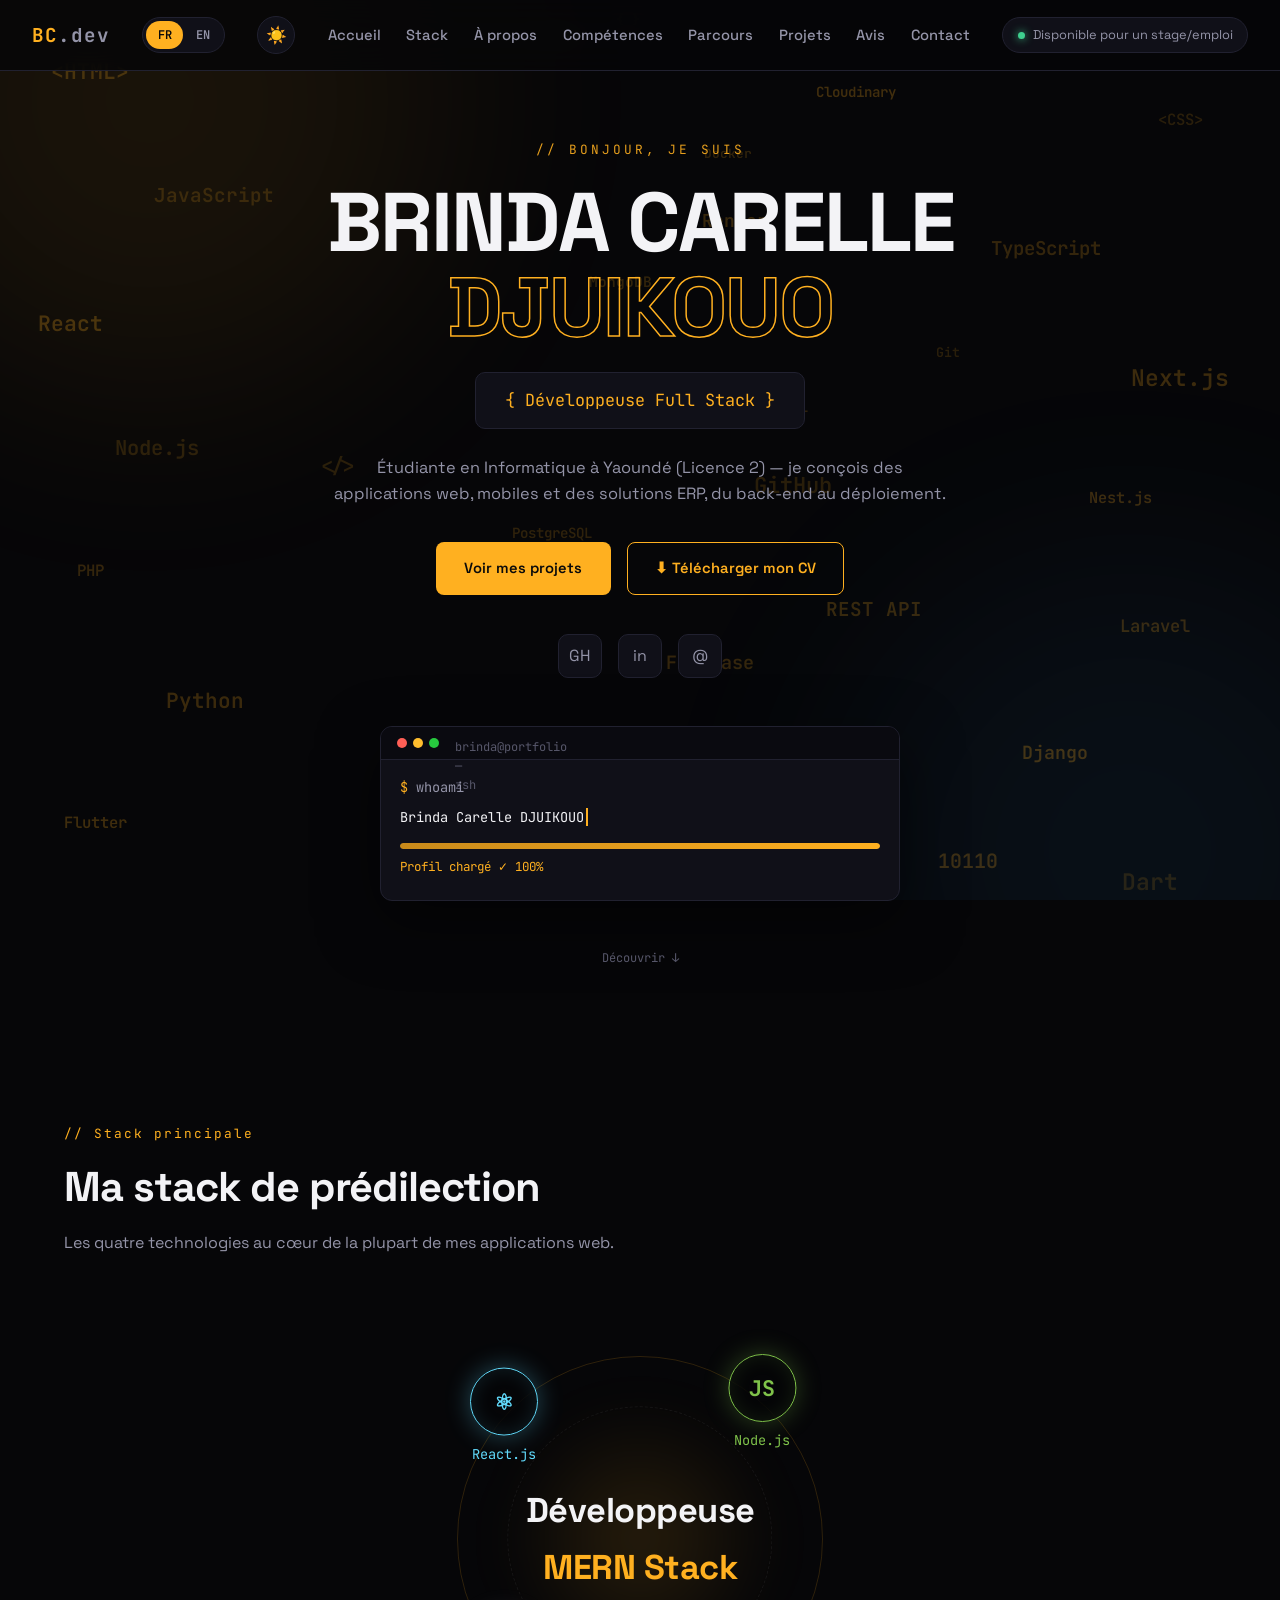
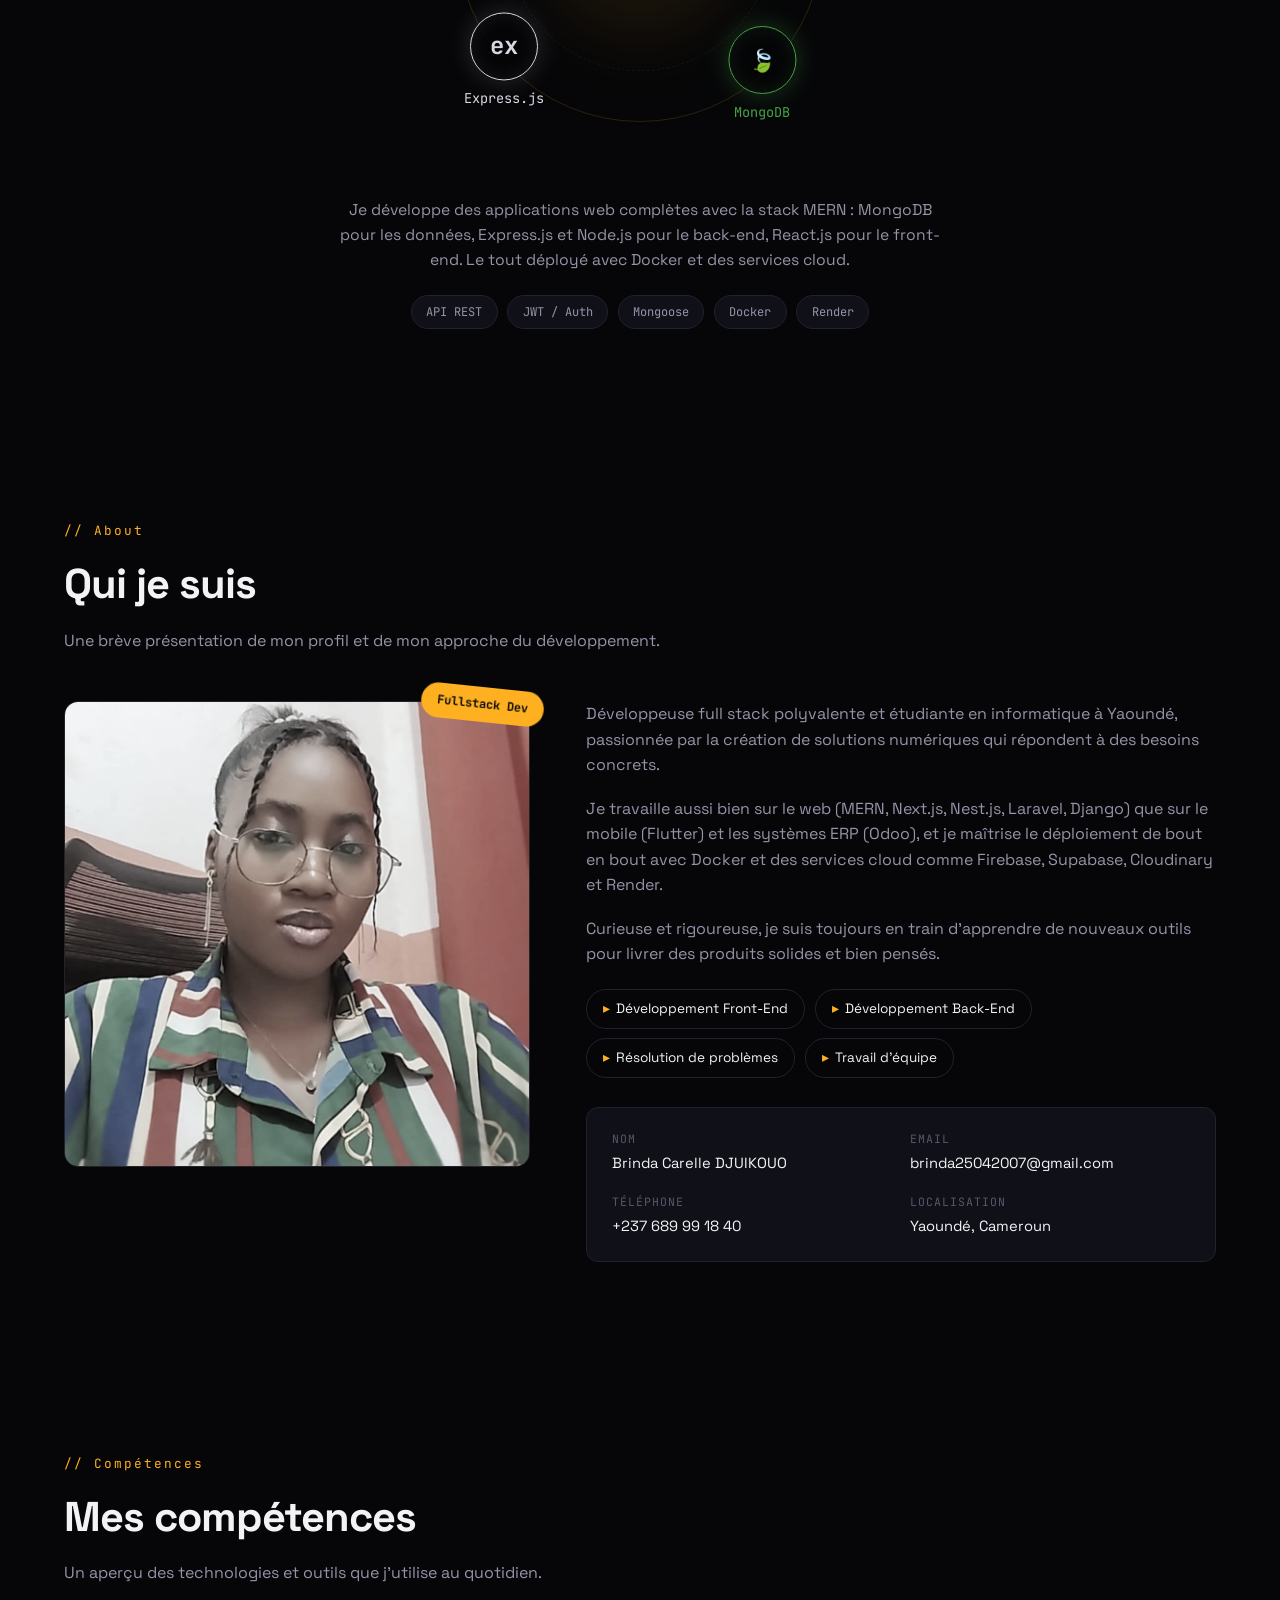
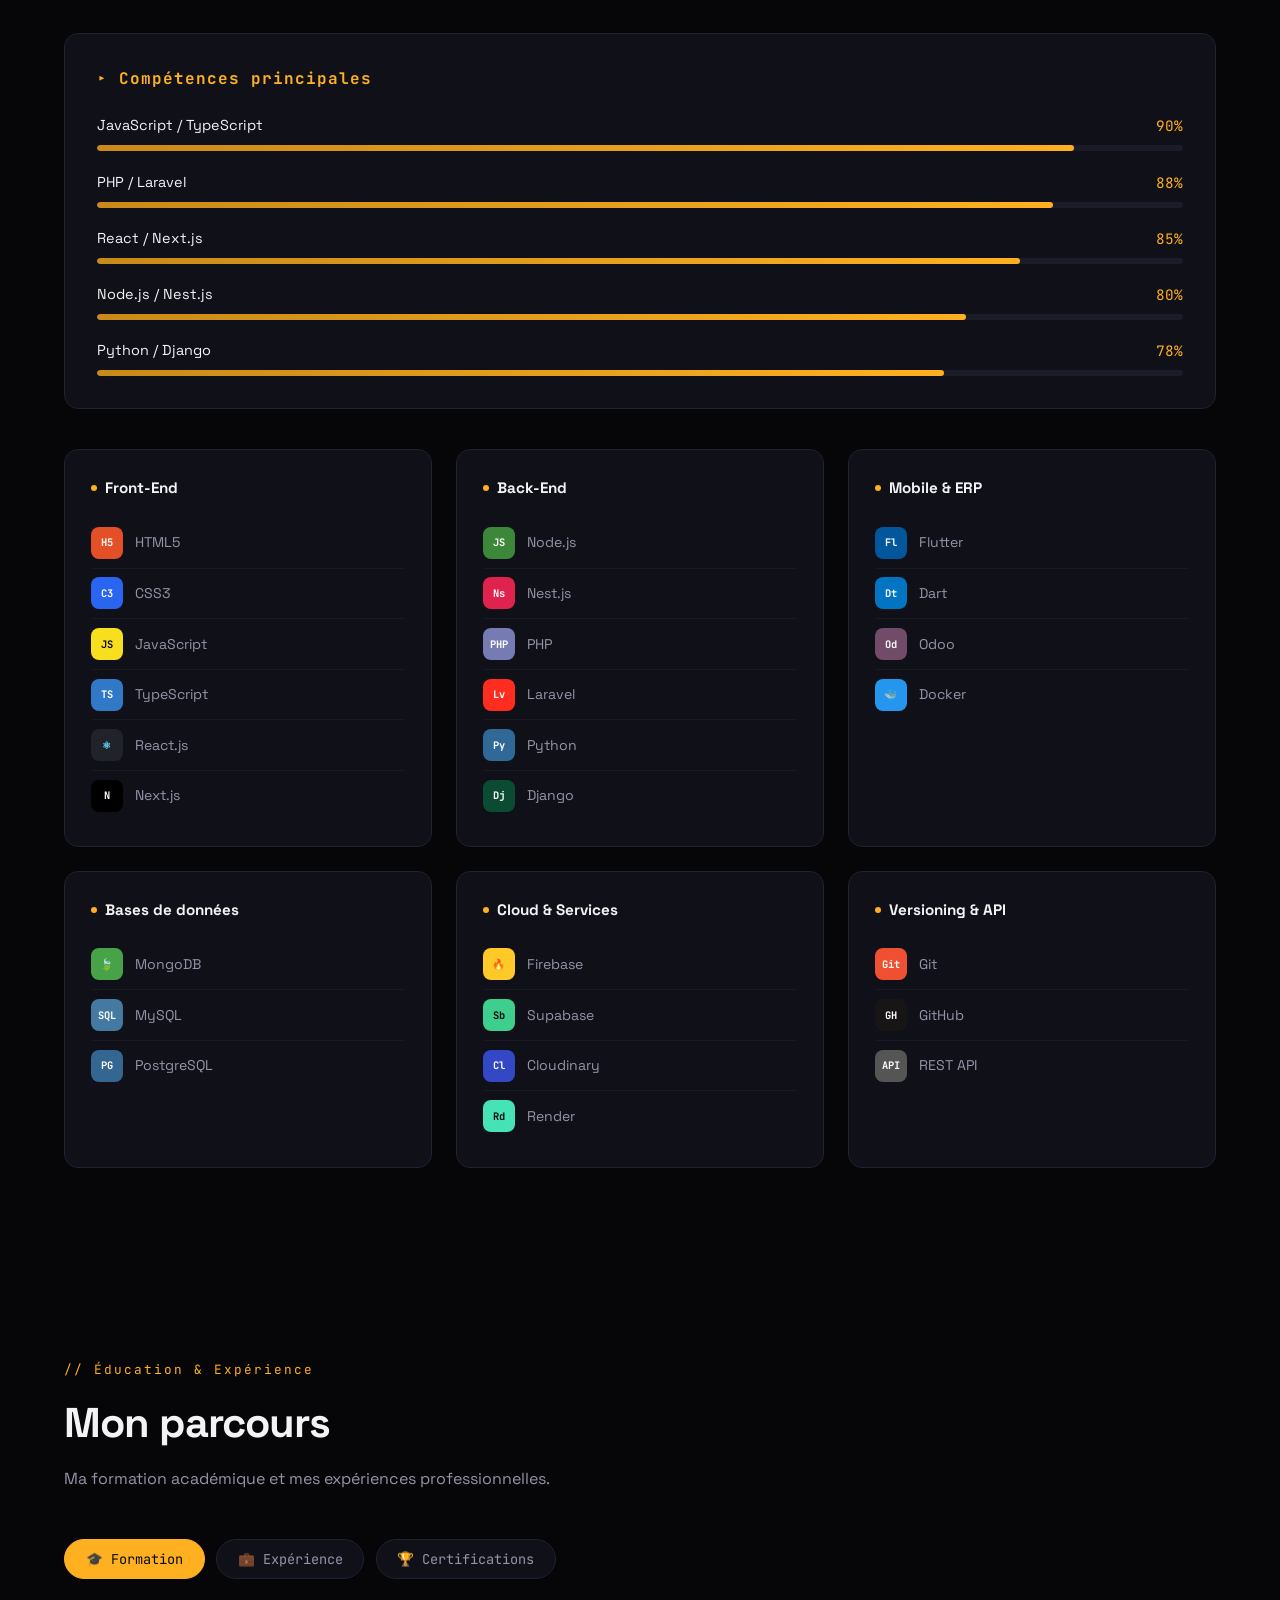
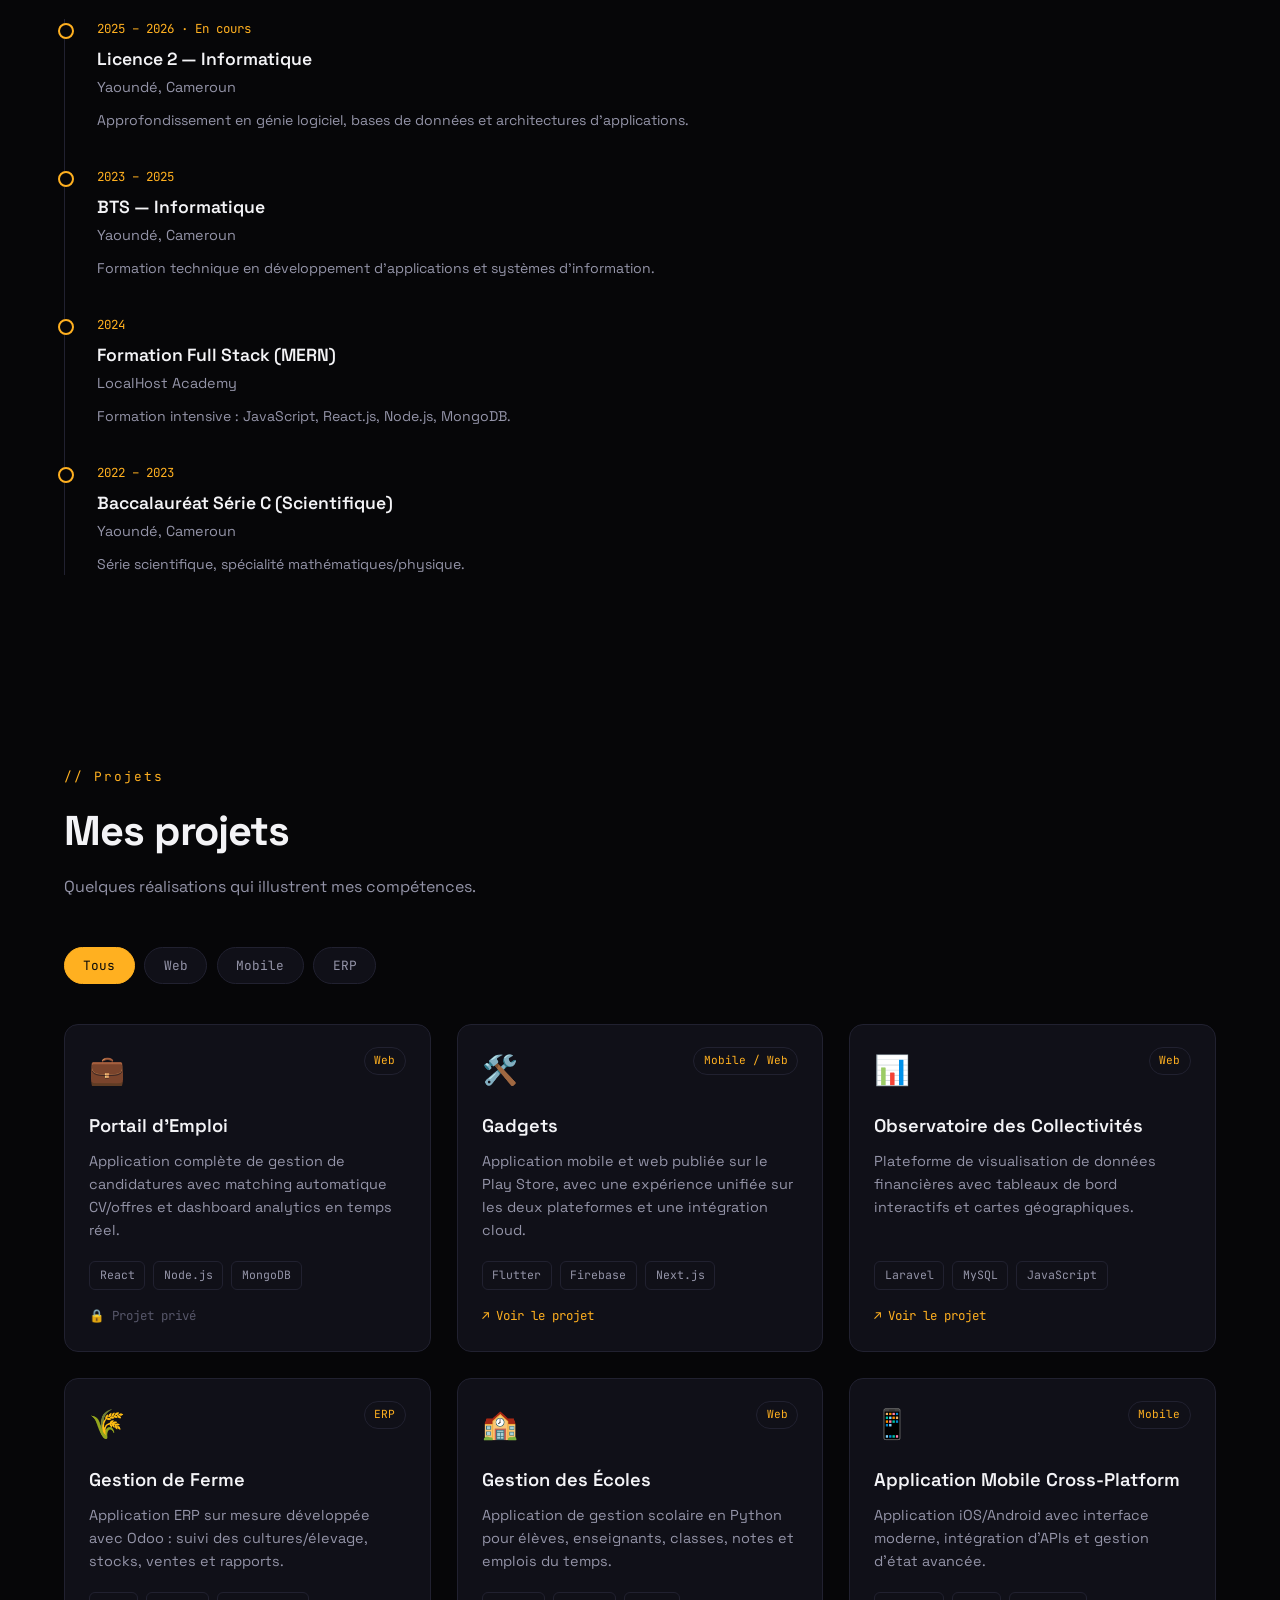
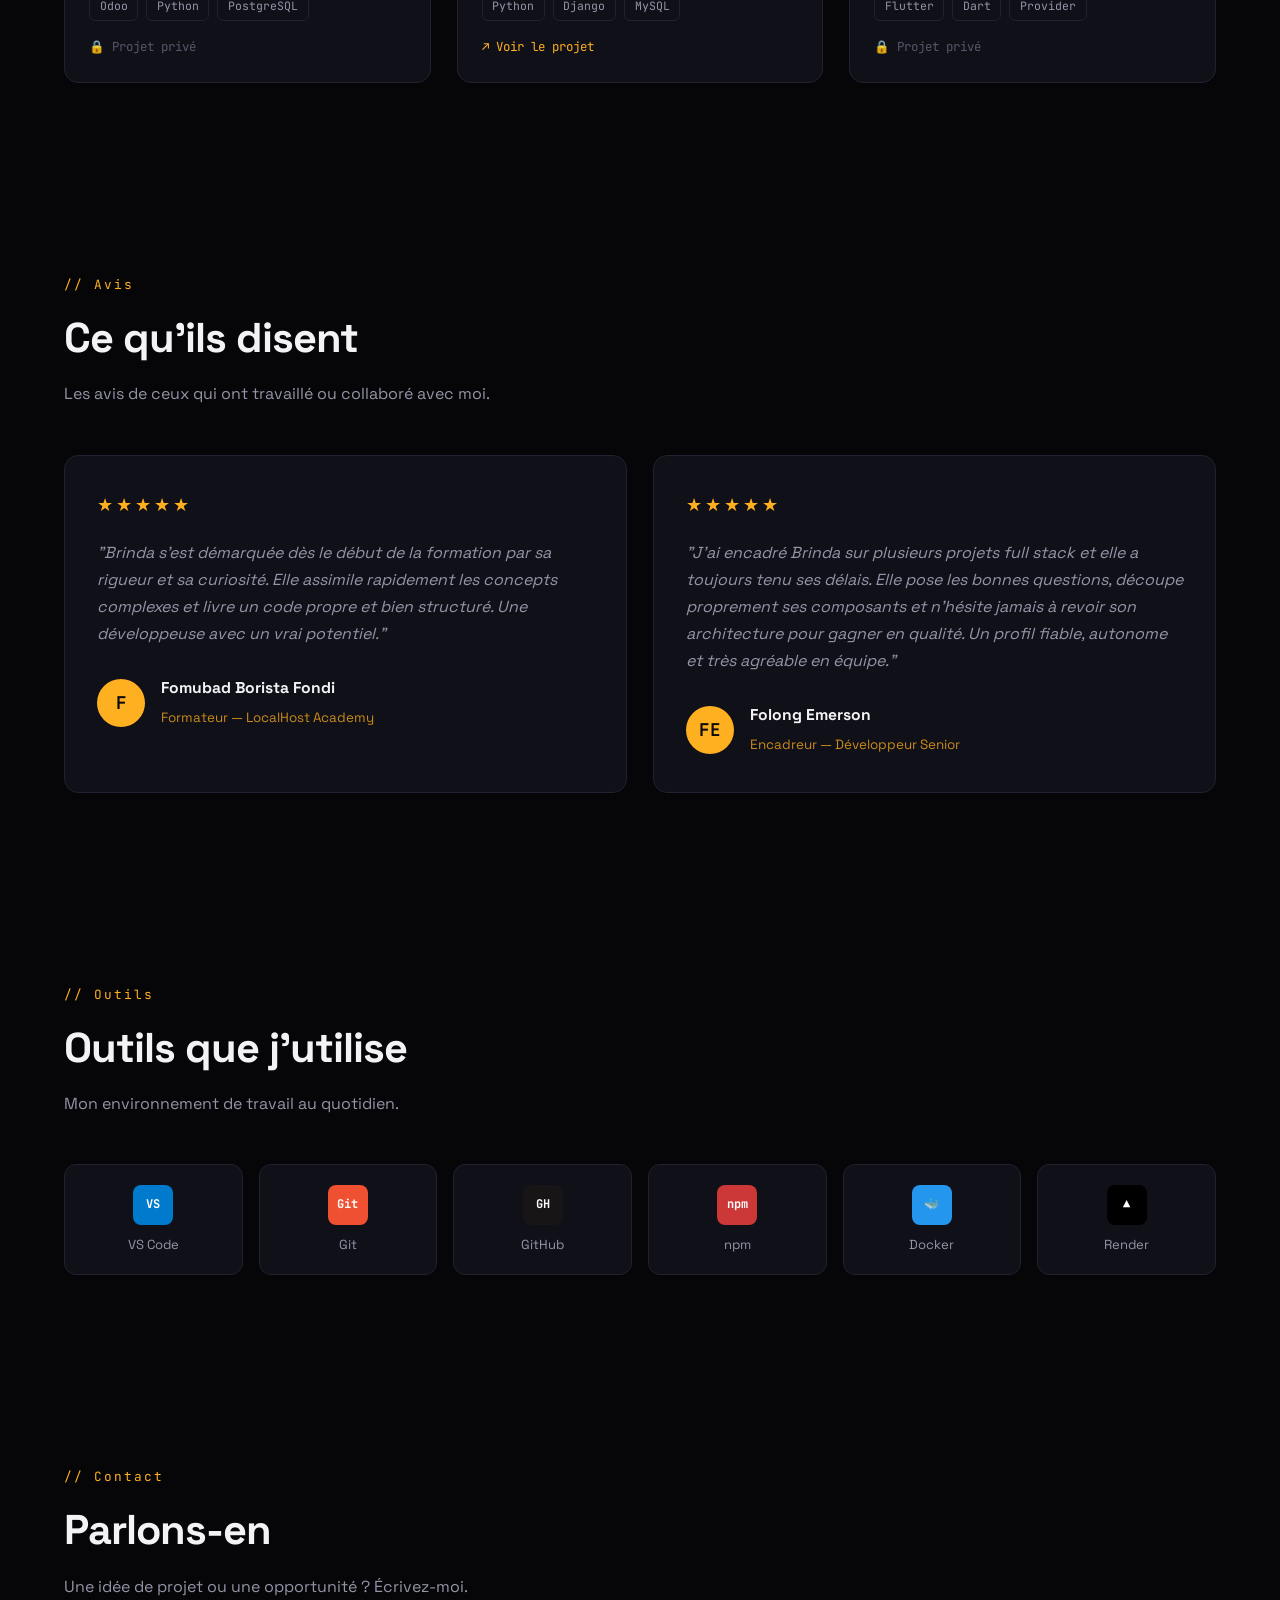
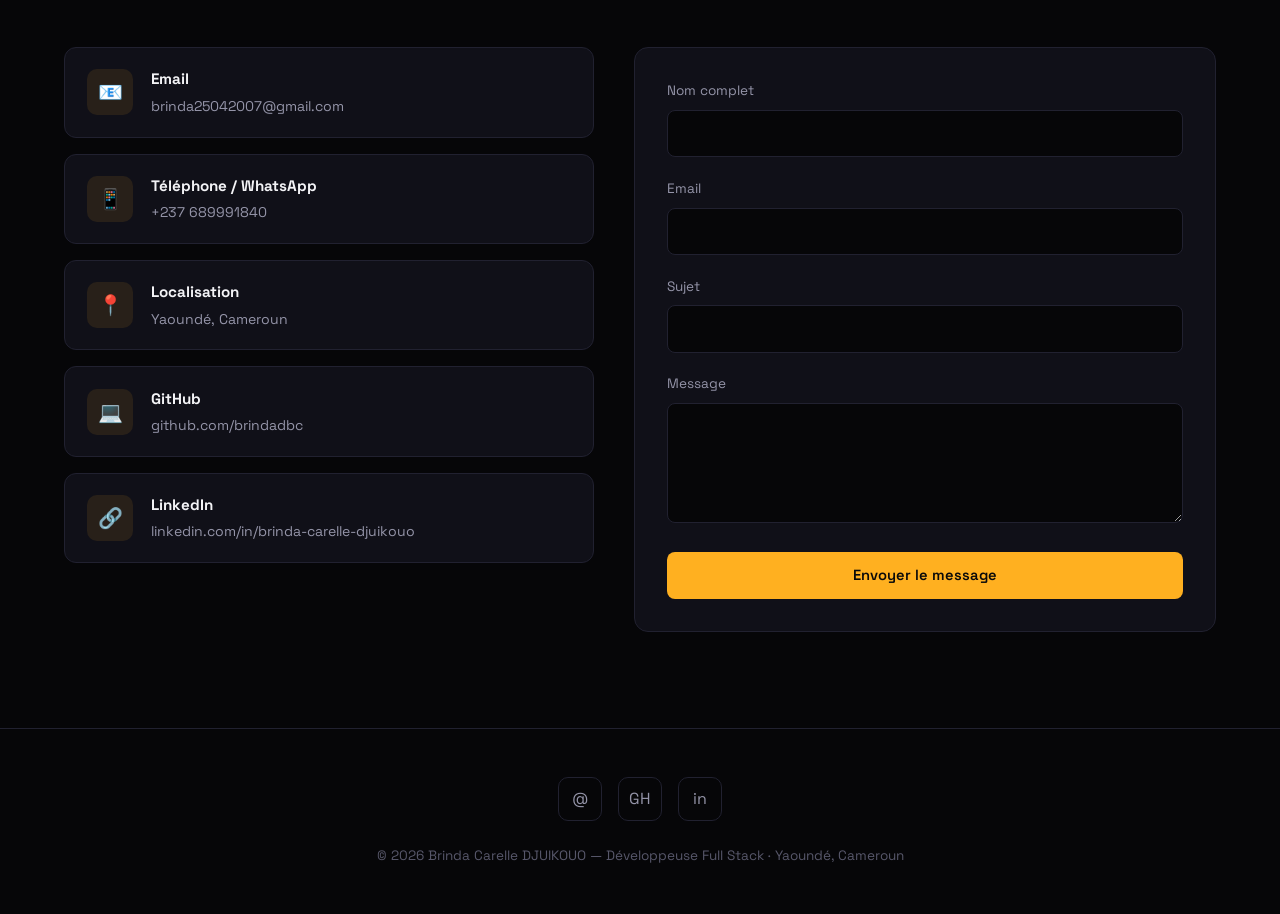
==== commit 54cfb656: "mode clair ajouter" ====
--- a/index.html
+++ b/index.html
@@ -21,6 +21,17 @@
   --mono:'JetBrains Mono', monospace;
   --sans:'Space Grotesk', sans-serif;
 }
+:root[data-theme="light"]{
+  --bg:#f7f6f2;
+  --bg-soft:#efeee8;
+  --card:#ffffff;
+  --border:#e2e0d6;
+  --gold:#c98a1a;
+  --gold-dim:#a86f12;
+  --text:#141414;
+  --text-dim:#5c5c5c;
+  --text-faint:#9a9a9a;
+}
 *{margin:0;padding:0;box-sizing:border-box;}
 html{scroll-behavior:smooth;}
 body{
@@ -29,6 +40,7 @@
   color:var(--text);
   overflow-x:hidden;
   line-height:1.6;
+  transition:background .35s ease, color .35s ease;
 }
 ::selection{background:var(--gold);color:#000;}
 a{color:inherit;}
@@ -122,6 +134,16 @@
   padding:0.4rem 0.7rem;border-radius:20px;cursor:pointer;transition:all .2s;
 }
 .lang-switch button.active{background:var(--gold);color:#0a0a0a;}
+
+/* ============ THEME TOGGLE ============ */
+.theme-toggle{
+  width:38px;height:38px;border-radius:50%;
+  border:1px solid var(--border);background:var(--card);
+  color:var(--gold);font-size:1.05rem;cursor:pointer;
+  display:flex;align-items:center;justify-content:center;
+  transition:all .25s;flex-shrink:0;
+}
+.theme-toggle:hover{border-color:var(--gold);transform:translateY(-2px);}
 
 /* ============ BUTTONS ============ */
 .btn{
@@ -415,6 +437,7 @@
 .project-card{
   border:1px solid var(--border);background:var(--card);border-radius:var(--radius);
   overflow:hidden;transition:all .3s;display:flex;flex-direction:column;
+  cursor:pointer;
 }
 .project-card:hover{border-color:var(--gold);transform:translateY(-6px);box-shadow:0 20px 40px rgba(0,0,0,0.4);}
 .project-card.hidden{display:none;}
@@ -431,6 +454,11 @@
   font-family:var(--mono);font-size:0.72rem;color:var(--text-dim);
   border:1px solid var(--border);padding:0.25rem 0.6rem;border-radius:6px;
 }
+.project-link-row{
+  display:flex;align-items:center;gap:0.4rem;margin-top:1rem;
+  font-family:var(--mono);font-size:0.78rem;color:var(--gold);
+}
+.project-link-row.restricted{color:var(--text-faint);}
 
 /* ============ AVIS / TESTIMONIALS ============ */
 .testimonials-grid{display:grid;grid-template-columns:repeat(auto-fit,minmax(320px,1fr));gap:1.6rem;}
@@ -499,6 +527,27 @@
 }
 .footer-social a:hover{border-color:var(--gold);color:var(--gold);}
 footer p{color:var(--text-faint);font-size:0.85rem;}
+
+/* ============ RESTRICTED MODAL ============ */
+.restricted-overlay{
+  position:fixed;inset:0;z-index:2000;
+  background:rgba(0,0,0,0.6);
+  display:flex;align-items:center;justify-content:center;
+  padding:1.5rem;
+  opacity:0;pointer-events:none;
+  transition:opacity .25s ease;
+}
+.restricted-overlay.active{opacity:1;pointer-events:all;}
+.restricted-modal{
+  max-width:420px;width:100%;
+  background:var(--card);border:1px solid var(--border);border-radius:var(--radius);
+  padding:2.2rem 2rem;text-align:center;
+  transform:translateY(12px);transition:transform .25s ease;
+  box-shadow:0 30px 70px rgba(0,0,0,0.5);
+}
+.restricted-overlay.active .restricted-modal{transform:translateY(0);}
+.restricted-icon{font-size:2.4rem;margin-bottom:1rem;}
+.restricted-modal p{color:var(--text-dim);font-size:0.95rem;margin-bottom:1.6rem;line-height:1.6;}
 
 /* ============ RESPONSIVE ============ */
 @media(max-width:900px){
@@ -533,6 +582,7 @@
       <button data-lang="fr" class="active">FR</button>
       <button data-lang="en">EN</button>
     </div>
+    <button class="theme-toggle" id="themeToggle" title="Changer de thème" aria-label="Changer de thème">☀️</button>
     <div class="menu-toggle" onclick="document.getElementById('navLinks').classList.toggle('active')">
       <span></span><span></span><span></span>
     </div>
@@ -806,57 +856,63 @@
   </div>
 
   <div class="projects-grid">
-    <div class="project-card reveal" data-cat="web">
+    <div class="project-card reveal" data-cat="web" data-restricted="true">
       <div class="project-top"><span class="project-icon">💼</span><span class="project-tag">Web</span></div>
       <div class="project-content">
         <div class="project-title" data-i18n="projects.p1.title">Portail d'Emploi</div>
         <p class="project-desc" data-i18n="projects.p1.desc">Application complète de gestion de candidatures avec matching automatique CV/offres et dashboard analytics en temps réel.</p>
         <div class="project-tags"><span>React</span><span>Node.js</span><span>MongoDB</span></div>
-      </div>
-    </div>
-
-    <div class="project-card reveal" data-cat="mobile">
+        <div class="project-link-row restricted" data-i18n="projects.linkRestricted">🔒 Projet privé</div>
+      </div>
+    </div>
+
+    <div class="project-card reveal" data-cat="mobile" data-link="https://play.google.com/store/apps/details?id=com.gadgets.com">
       <div class="project-top"><span class="project-icon">🛠️</span><span class="project-tag">Mobile / Web</span></div>
       <div class="project-content">
         <div class="project-title">Gadgets</div>
         <p class="project-desc" data-i18n="projects.p2.desc">Application mobile et web publiée sur le Play Store, avec une expérience unifiée sur les deux plateformes et une intégration cloud.</p>
         <div class="project-tags"><span>Flutter</span><span>Firebase</span><span>Next.js</span></div>
-      </div>
-    </div>
-
-    <div class="project-card reveal" data-cat="web">
+        <div class="project-link-row" data-i18n="projects.linkOpen">↗ Voir le projet</div>
+      </div>
+    </div>
+
+    <div class="project-card reveal" data-cat="web" data-restricted="true">
       <div class="project-top"><span class="project-icon">📊</span><span class="project-tag">Web</span></div>
       <div class="project-content">
         <div class="project-title" data-i18n="projects.p3.title">Observatoire des Collectivités</div>
         <p class="project-desc" data-i18n="projects.p3.desc">Plateforme de visualisation de données financières avec tableaux de bord interactifs et cartes géographiques.</p>
         <div class="project-tags"><span>Laravel</span><span>MySQL</span><span>JavaScript</span></div>
-      </div>
-    </div>
-
-    <div class="project-card reveal" data-cat="erp">
+        <div class="project-link-row" data-i18n="projects.linkOpen">🔒 Projet privé</div>
+      </div>
+    </div>
+
+    <div class="project-card reveal" data-cat="erp" data-restricted="true">
       <div class="project-top"><span class="project-icon">🌾</span><span class="project-tag">ERP</span></div>
       <div class="project-content">
         <div class="project-title" data-i18n="projects.p4.title">Gestion de Ferme</div>
         <p class="project-desc" data-i18n="projects.p4.desc">Application ERP sur mesure développée avec Odoo : suivi des cultures/élevage, stocks, ventes et rapports.</p>
         <div class="project-tags"><span>Odoo</span><span>Python</span><span>PostgreSQL</span></div>
-      </div>
-    </div>
-
-    <div class="project-card reveal" data-cat="web">
+        <div class="project-link-row restricted" data-i18n="projects.linkRestricted">🔒 Projet privé</div>
+      </div>
+    </div>
+
+    <div class="project-card reveal" data-cat="web" data-link="https://iris-school.onrender.com/">
       <div class="project-top"><span class="project-icon">🏫</span><span class="project-tag">Web</span></div>
       <div class="project-content">
         <div class="project-title" data-i18n="projects.p5.title">Gestion des Écoles</div>
         <p class="project-desc" data-i18n="projects.p5.desc">Application de gestion scolaire en Python pour élèves, enseignants, classes, notes et emplois du temps.</p>
         <div class="project-tags"><span>Python</span><span>Django</span><span>MySQL</span></div>
-      </div>
-    </div>
-
-    <div class="project-card reveal" data-cat="mobile">
+        <div class="project-link-row" data-i18n="projects.linkOpen">↗ Voir le projet</div>
+      </div>
+    </div>
+
+    <div class="project-card reveal" data-cat="mobile" data-restricted="true">
       <div class="project-top"><span class="project-icon">📱</span><span class="project-tag">Mobile</span></div>
       <div class="project-content">
         <div class="project-title" data-i18n="projects.p6.title">Application Mobile Cross-Platform</div>
         <p class="project-desc" data-i18n="projects.p6.desc">Application iOS/Android avec interface moderne, intégration d'APIs et gestion d'état avancée.</p>
         <div class="project-tags"><span>Flutter</span><span>Dart</span><span>Provider</span></div>
+        <div class="project-link-row restricted" data-i18n="projects.linkRestricted">🔒 Projet privé</div>
       </div>
     </div>
   </div>
@@ -941,6 +997,15 @@
   </div>
   <p data-i18n="footer.line">© 2026 Brinda Carelle DJUIKOUO — Développeuse Full Stack · Yaoundé, Cameroun</p>
 </footer>
+
+<!-- RESTRICTED PROJECT MODAL -->
+<div class="restricted-overlay" id="restrictedOverlay">
+  <div class="restricted-modal">
+    <div class="restricted-icon">🔒</div>
+    <p id="restrictedText" data-i18n="modal.restrictedText">Ce site ou cette application appartient à l'entreprise pour laquelle il a été développé et n'est pas accessible aux personnes externes à l'entreprise.</p>
+    <button class="btn btn-primary" id="restrictedClose" data-i18n="modal.close">Fermer</button>
+  </div>
+</div>
 
 <script>
 /* ---- mobile menu ---- */
@@ -1054,6 +1119,25 @@
   });
 });
 
+/* ---- project card click: open link or show restricted modal ---- */
+const restrictedOverlay = document.getElementById('restrictedOverlay');
+document.querySelectorAll('.project-card').forEach(card=>{
+  card.addEventListener('click',()=>{
+    const link = card.dataset.link;
+    if(link){
+      window.open(link, '_blank', 'noopener');
+    } else {
+      restrictedOverlay.classList.add('active');
+    }
+  });
+});
+document.getElementById('restrictedClose').addEventListener('click',()=>{
+  restrictedOverlay.classList.remove('active');
+});
+restrictedOverlay.addEventListener('click',(e)=>{
+  if(e.target === restrictedOverlay){ restrictedOverlay.classList.remove('active'); }
+});
+
 /* ---- contact form ---- */
 const formTexts = {
   fr: 'Merci pour votre message ! Je vous répondrai dans les plus brefs délais.',
@@ -1063,6 +1147,22 @@
   e.preventDefault();
   alert(formTexts[currentLang]);
   e.target.reset();
+}
+
+/* ---- theme toggle ---- */
+const themeToggle = document.getElementById('themeToggle');
+function applyTheme(theme){
+  document.documentElement.setAttribute('data-theme', theme);
+  localStorage.setItem('portfolio-theme', theme);
+  if(themeToggle){ themeToggle.textContent = theme === 'light' ? '🌙' : '☀️'; }
+}
+let currentTheme = localStorage.getItem('portfolio-theme') || 'dark';
+applyTheme(currentTheme);
+if(themeToggle){
+  themeToggle.addEventListener('click',()=>{
+    currentTheme = currentTheme === 'light' ? 'dark' : 'light';
+    applyTheme(currentTheme);
+  });
 }
 
 /* ---- i18n ---- */
@@ -1124,6 +1224,8 @@
     "path.cert3.desc":"Développement full stack avec JavaScript : React.js, Node.js, Express.js et MongoDB (stack MERN).",
     "projects.eyebrow":"// Projets","projects.title":"Mes projets",
     "projects.desc":"Quelques réalisations qui illustrent mes compétences.","projects.filterAll":"Tous",
+    "projects.linkOpen":"↗ Voir le projet",
+    "projects.linkRestricted":"🔒 Projet privé",
     "projects.p1.title":"Portail d'Emploi","projects.p1.desc":"Application complète de gestion de candidatures avec matching automatique CV/offres et dashboard analytics en temps réel.",
     "projects.p2.desc":"Application mobile et web publiée sur le Play Store, avec une expérience unifiée sur les deux plateformes et une intégration cloud.",
     "projects.p3.title":"Observatoire des Collectivités","projects.p3.desc":"Plateforme de visualisation de données financières avec tableaux de bord interactifs et cartes géographiques.",
@@ -1141,7 +1243,9 @@
     "contact.phone":"Téléphone / WhatsApp","contact.location":"Localisation",
     "contact.fullName":"Nom complet","contact.subject":"Sujet","contact.message":"Message","contact.send":"Envoyer le message",
     "footer.line":"© 2026 Brinda Carelle DJUIKOUO — Développeuse Full Stack · Yaoundé, Cameroun",
-    "terminal.loading":"Chargement du profil… {p}%"
+    "terminal.loading":"Chargement du profil… {p}%",
+    "modal.restrictedText":"Ce site ou cette application appartient à l'entreprise pour laquelle il a été développé et n'est pas accessible aux personnes externes à l'entreprise.",
+    "modal.close":"Fermer"
   },
   en:{
     "nav.home":"Home","nav.stack":"Stack","nav.about":"About","nav.skills":"Skills",
@@ -1200,6 +1304,8 @@
     "path.cert3.desc":"Full stack development with JavaScript: React.js, Node.js, Express.js and MongoDB (MERN stack).",
     "projects.eyebrow":"// Projects","projects.title":"My projects",
     "projects.desc":"A few works that showcase my skills.","projects.filterAll":"All",
+    "projects.linkOpen":"↗ View project",
+    "projects.linkRestricted":"🔒 Private project",
     "projects.p1.title":"Job Portal","projects.p1.desc":"Full application management platform with automatic CV/job matching and real-time analytics dashboard.",
     "projects.p2.desc":"Mobile and web app published on the Play Store, with a unified experience across both platforms and cloud integration.",
     "projects.p3.title":"Local Government Observatory","projects.p3.desc":"Financial data visualization platform with interactive dashboards and geographic maps.",
@@ -1217,7 +1323,9 @@
     "contact.phone":"Phone / WhatsApp","contact.location":"Location",
     "contact.fullName":"Full name","contact.subject":"Subject","contact.message":"Message","contact.send":"Send message",
     "footer.line":"© 2026 Brinda Carelle DJUIKOUO — Full Stack Developer · Yaoundé, Cameroon",
-    "terminal.loading":"Loading profile… {p}%"
+    "terminal.loading":"Loading profile… {p}%",
+    "modal.restrictedText":"This site or application belongs to the company it was developed for and is not accessible to people outside that company.",
+    "modal.close":"Close"
   }
 };
 
